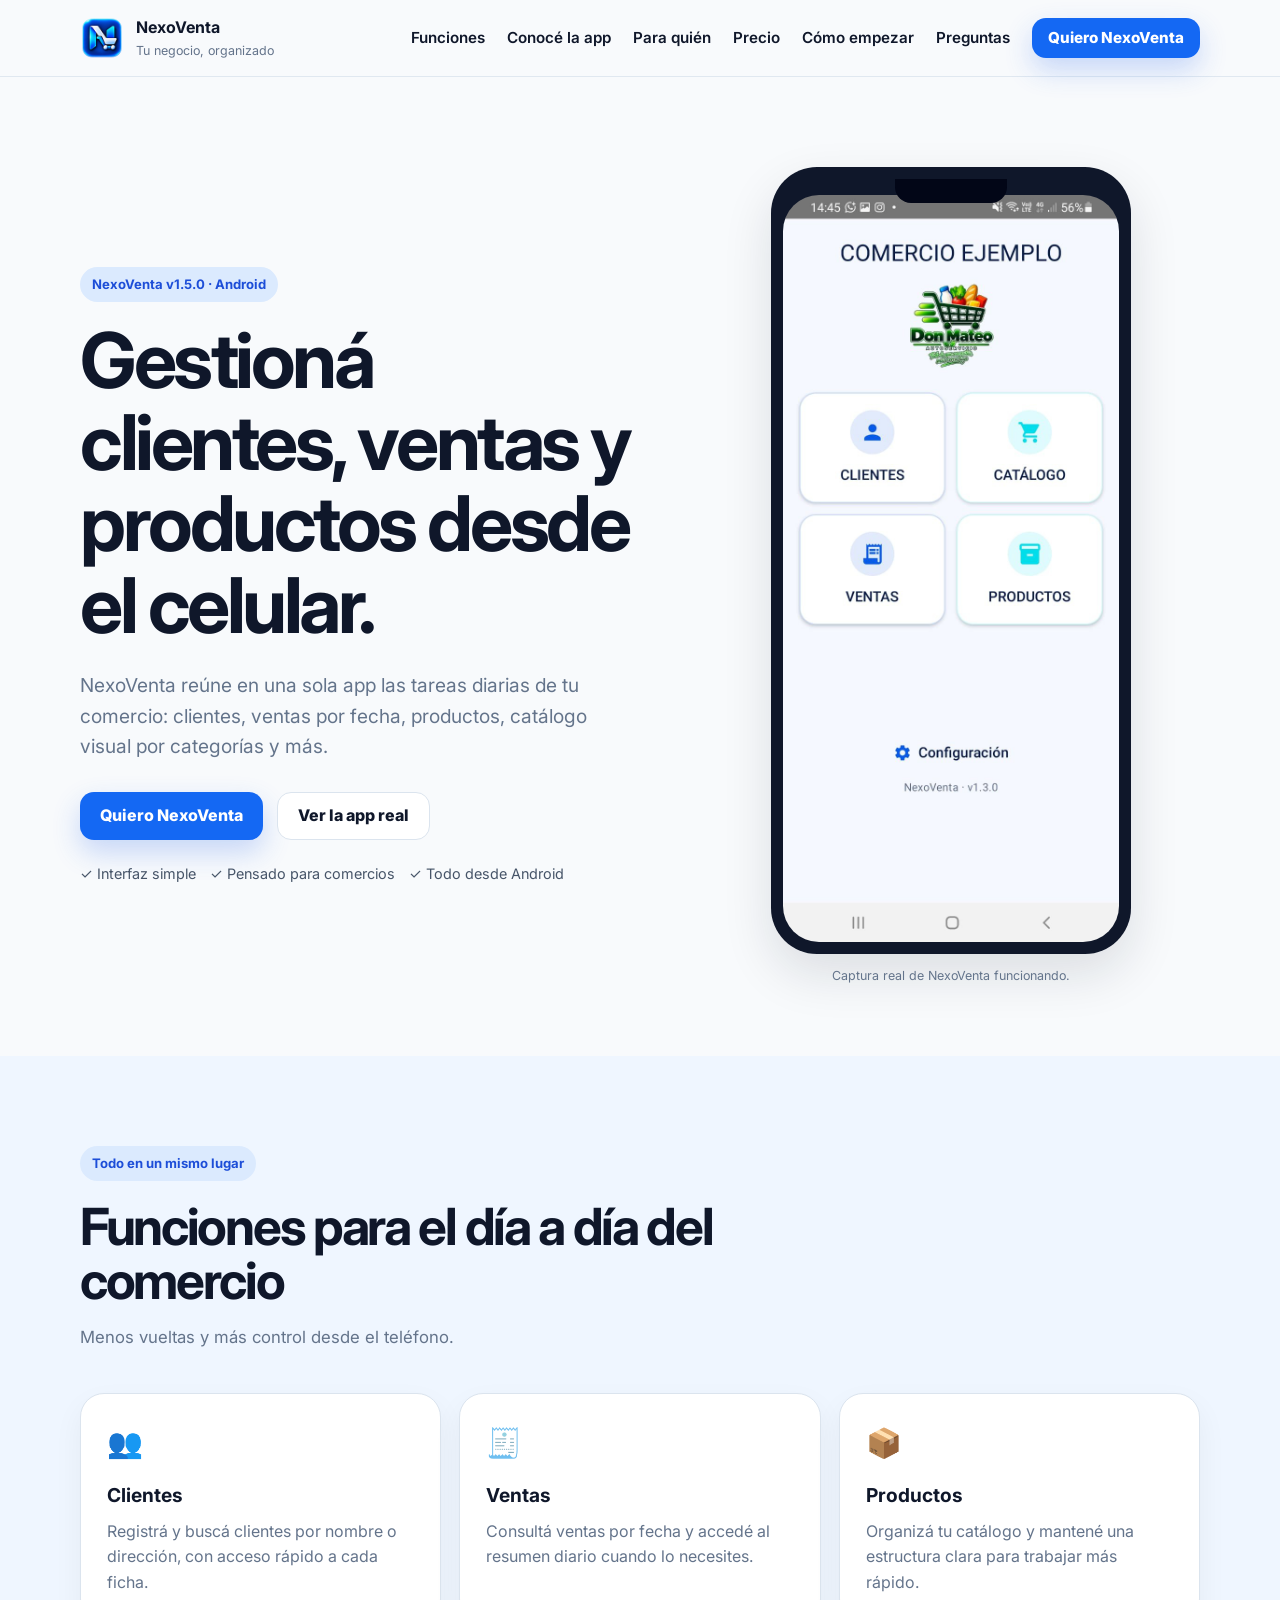
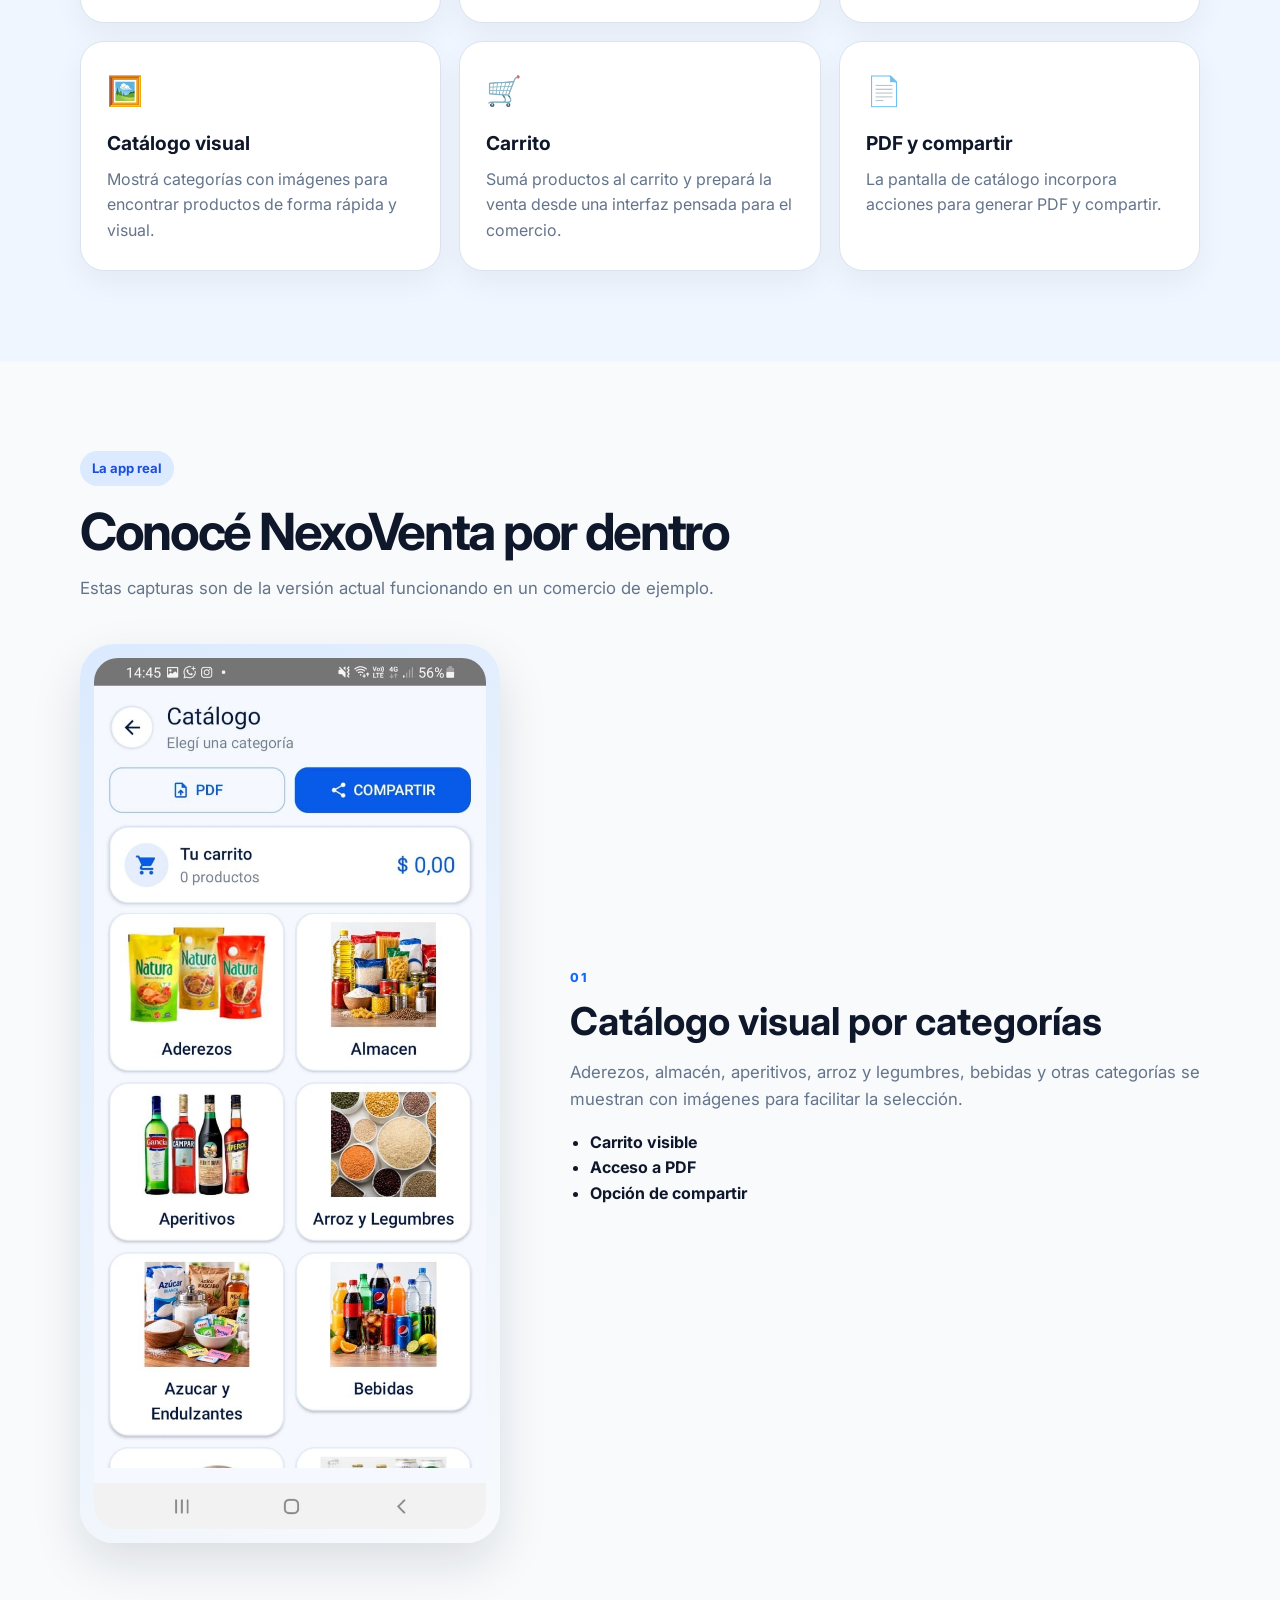
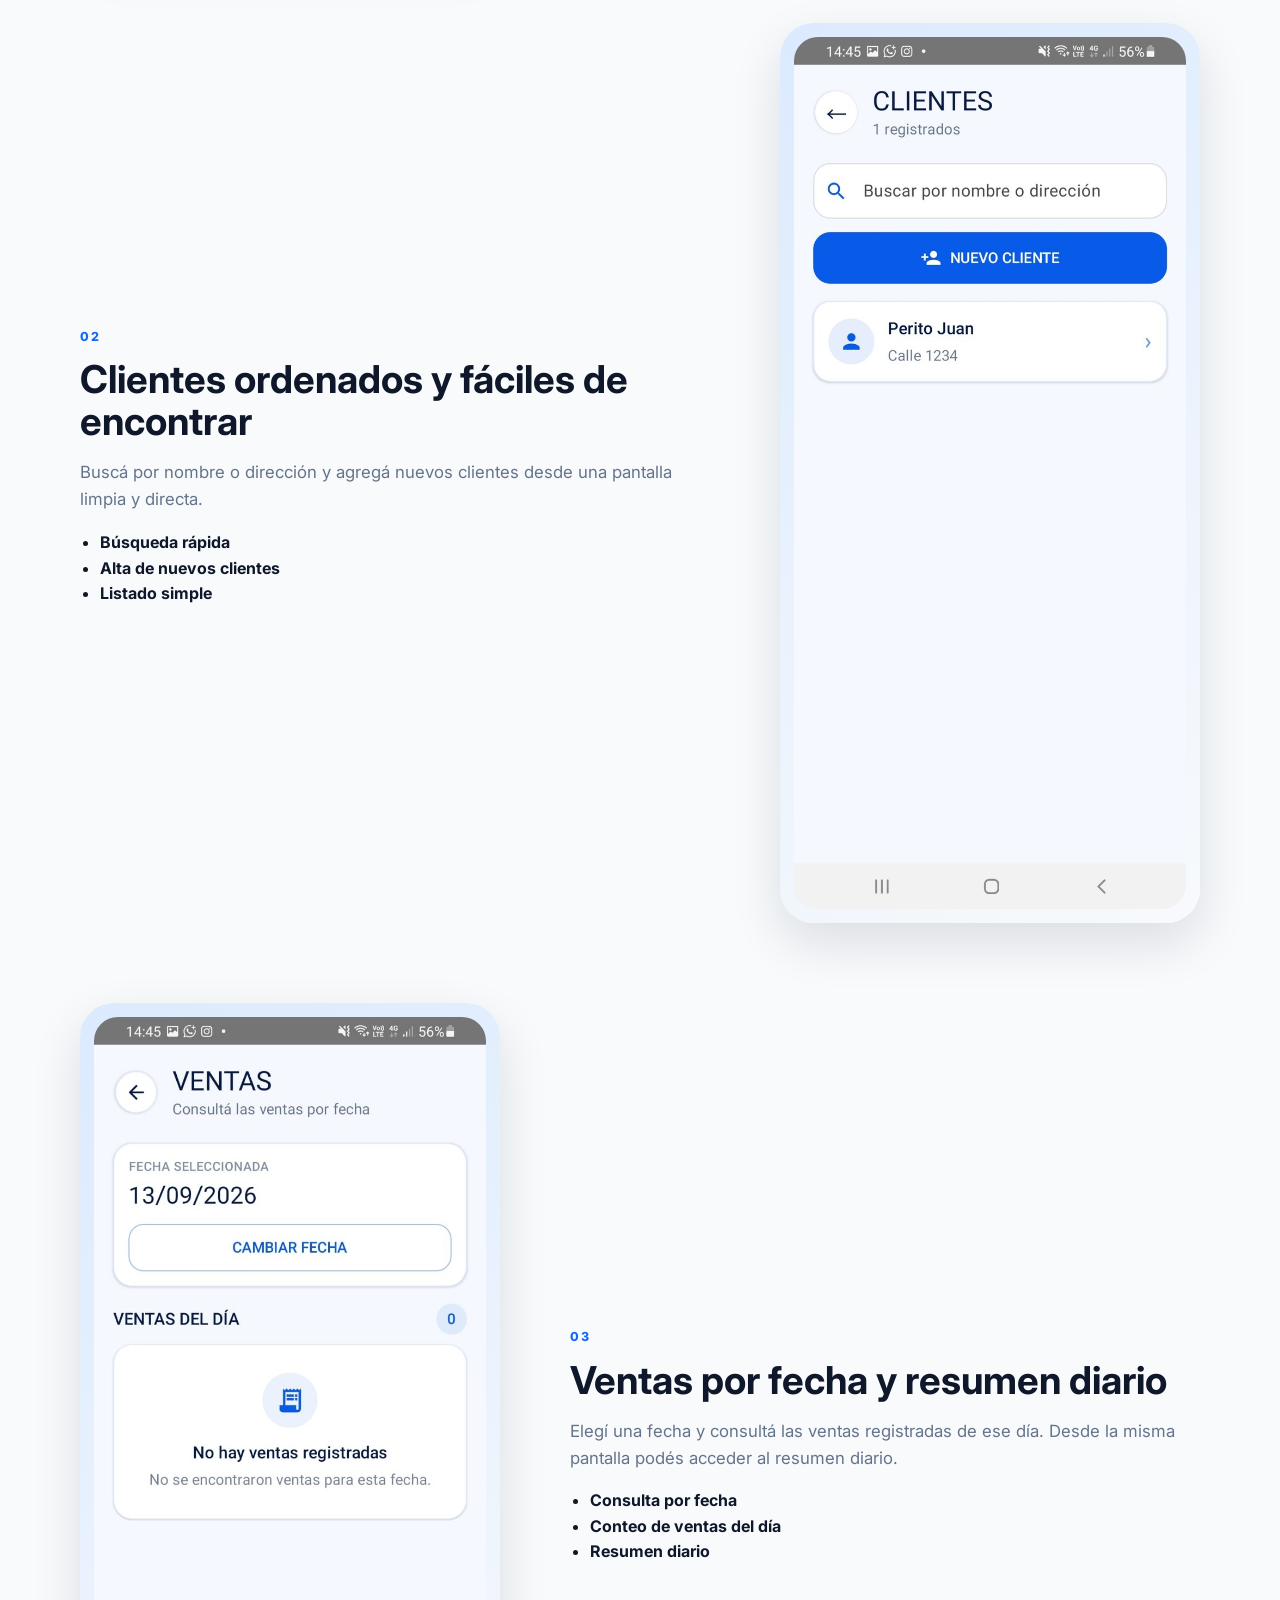
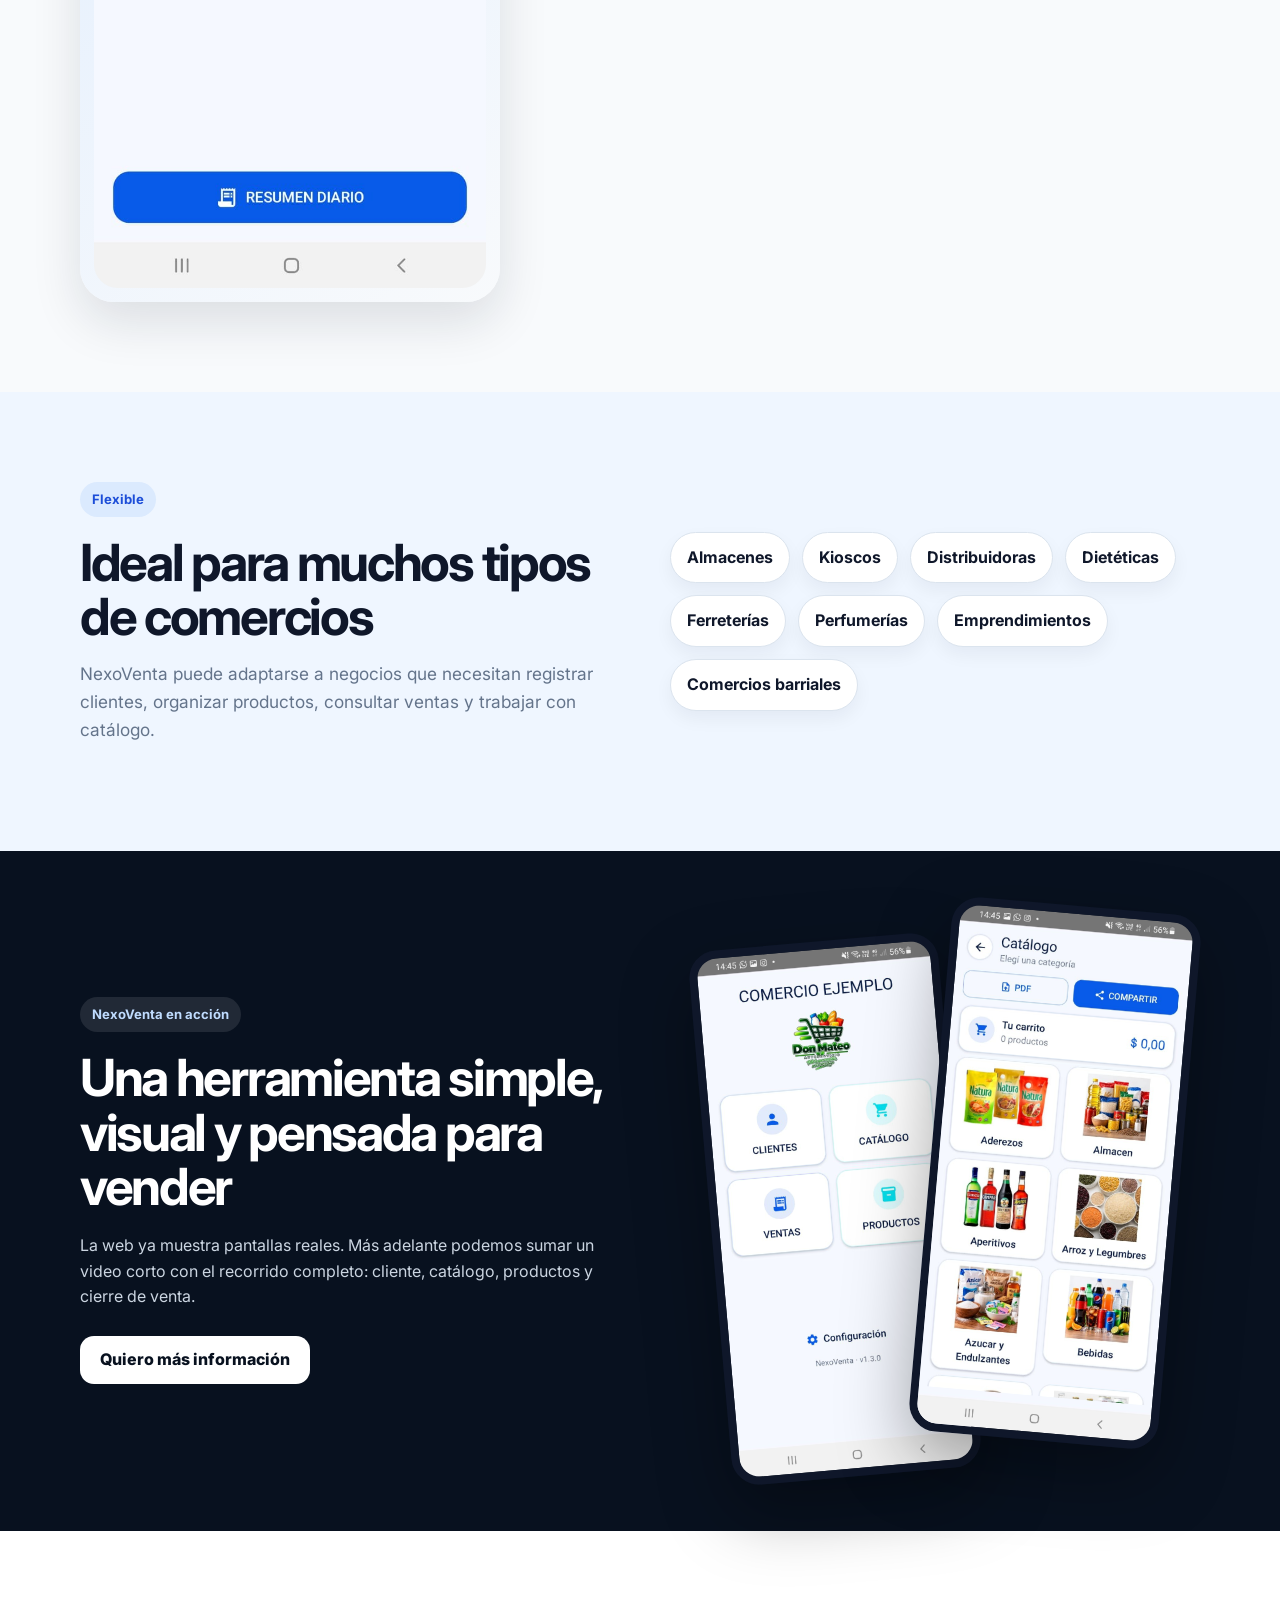
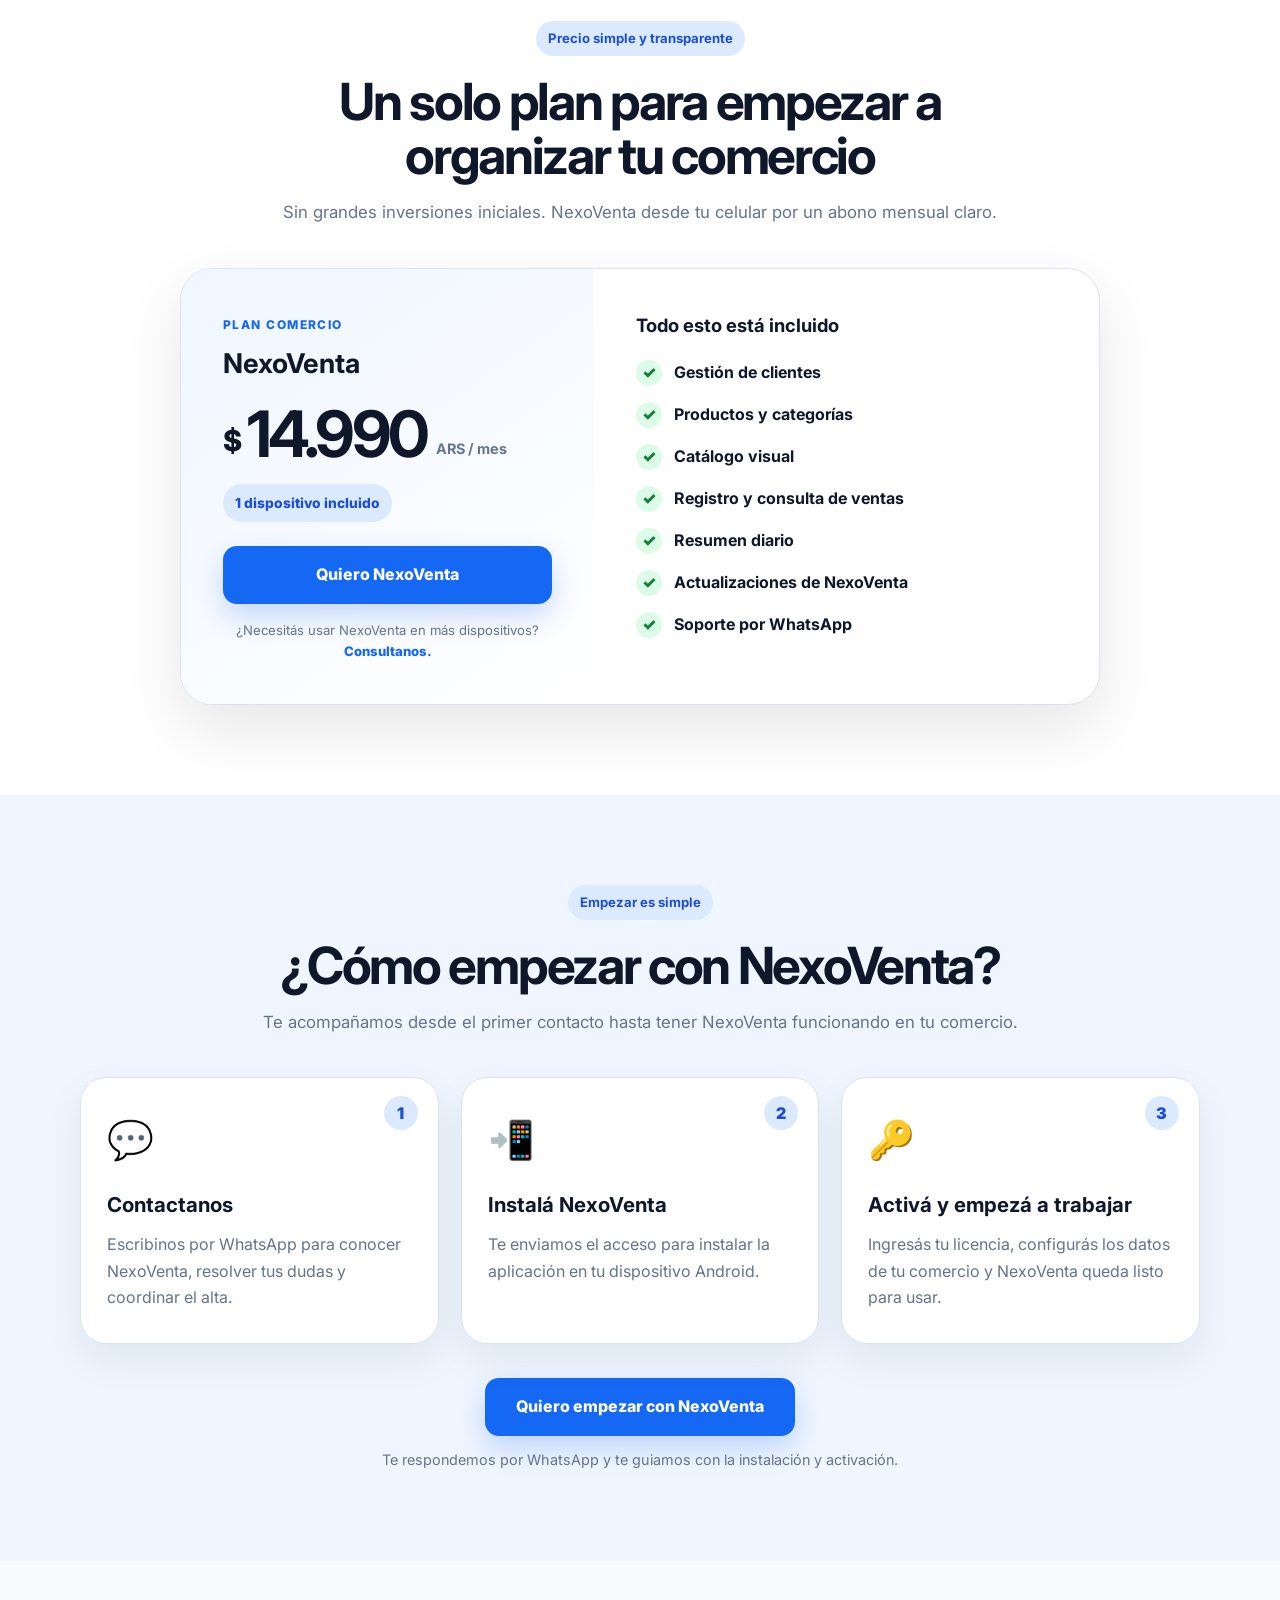
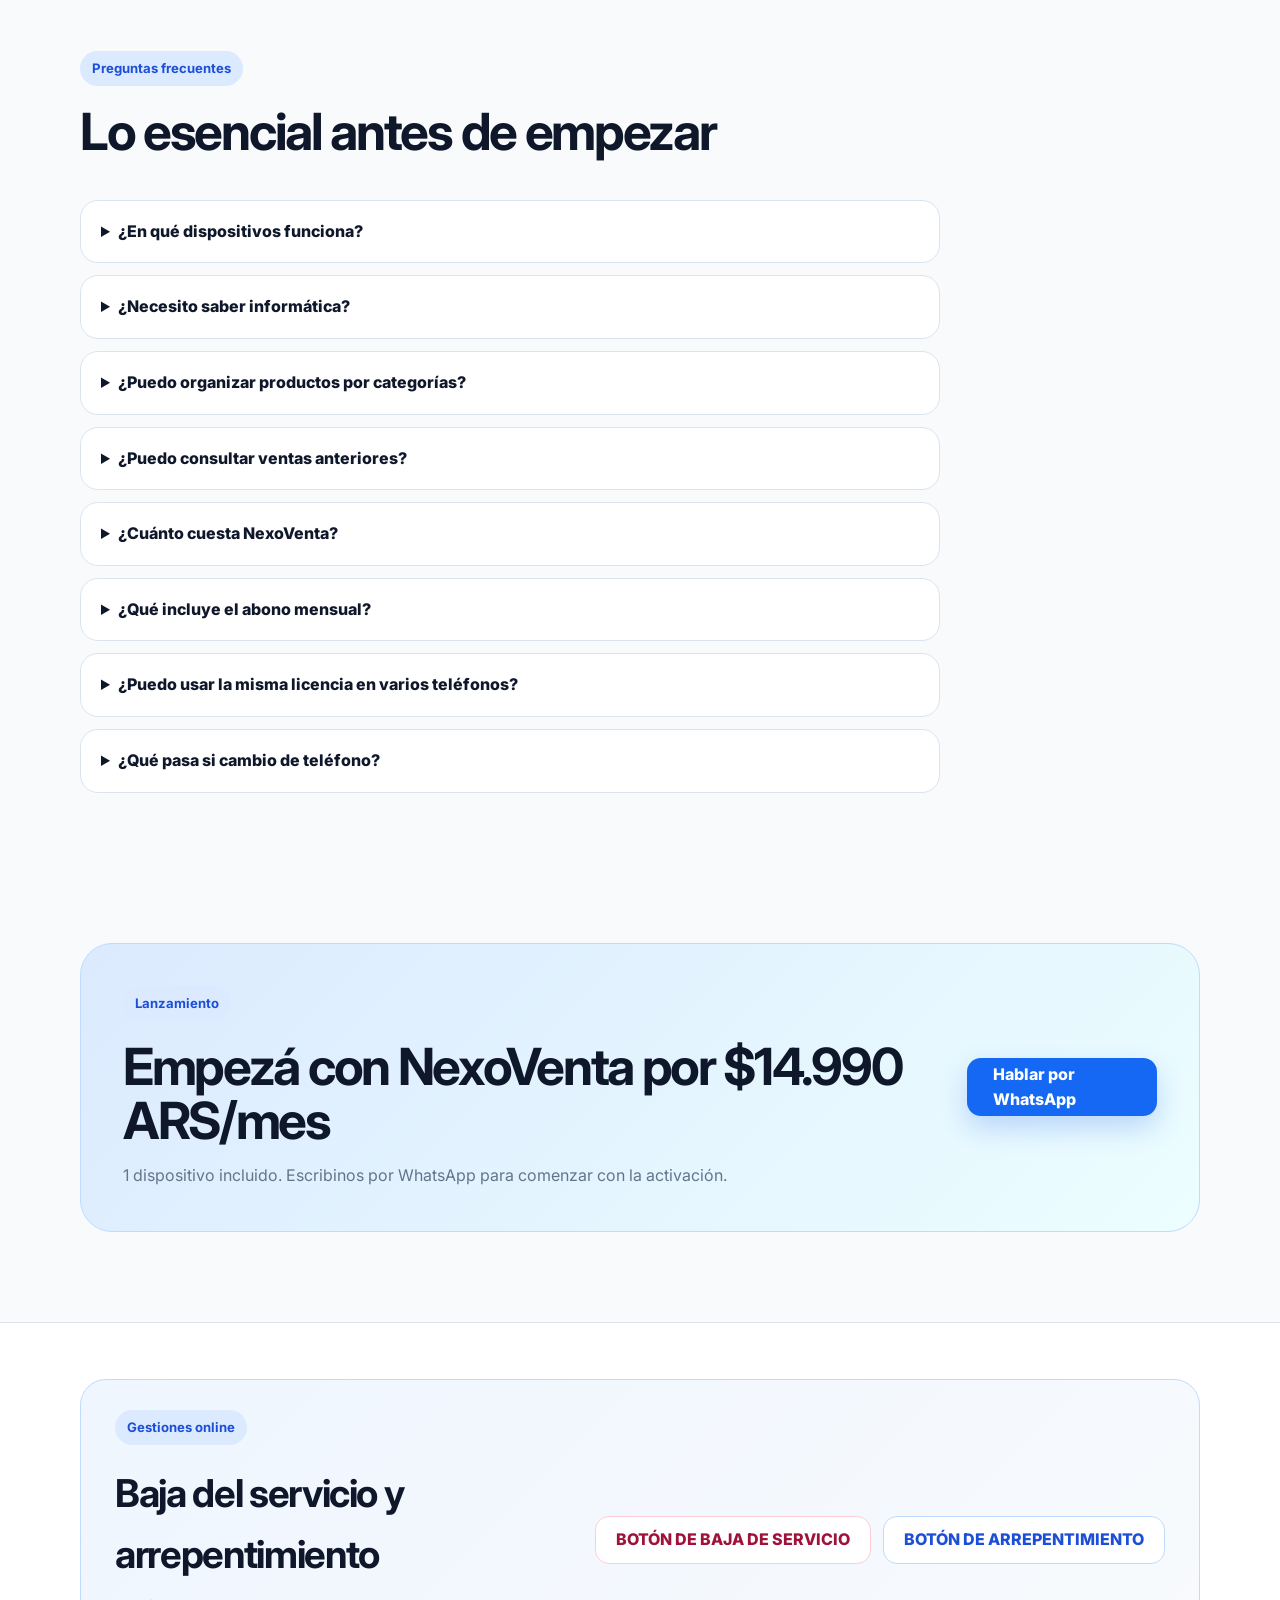
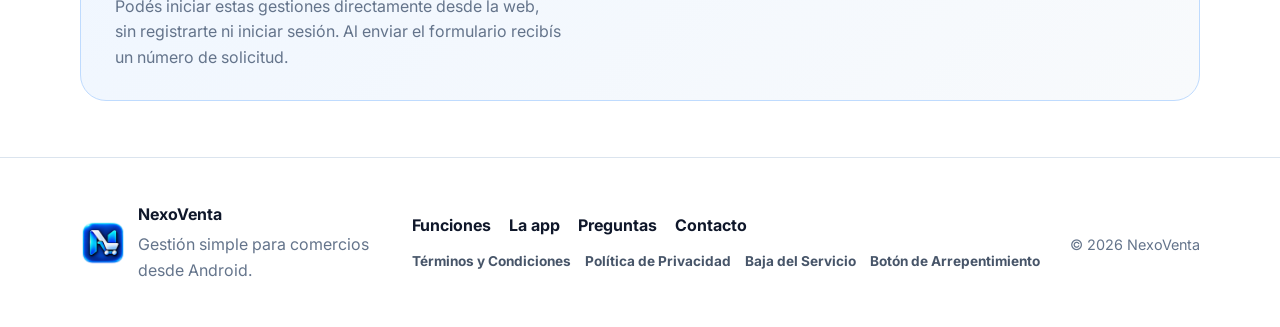
==== index.html @ 7bf036b5 "V1.5 - Comercial" ====
<!doctype html>
<html lang="es">
<head>
  <meta charset="utf-8" />
  <meta name="viewport" content="width=device-width, initial-scale=1" />
  <title>NexoVenta | Gestioná tu comercio desde el celular</title>
  <meta name="description" content="NexoVenta es una app Android para comercios: clientes, ventas, productos, catálogo por categorías y gestión simple desde el celular." />
  <meta name="theme-color" content="#0f172a" />
  <link rel="preconnect" href="https://fonts.googleapis.com">
  <link rel="preconnect" href="https://fonts.gstatic.com" crossorigin>
  <link href="https://fonts.googleapis.com/css2?family=Inter:wght@400;500;600;700;800&display=swap" rel="stylesheet">
  <link rel="stylesheet" href="styles.css" />
  <link rel="icon" href="/favicon.ico" sizes="any">
  <link rel="icon" type="image/png" sizes="192x192" href="/assets/icon-192.png">
  <link rel="apple-touch-icon" sizes="180x180" href="/assets/apple-touch-icon.png">
  <link rel="manifest" href="/site.webmanifest">
</head>
<body>
  <header class="site-header">
    <div class="container nav-wrap">
      <a class="brand" href="#inicio" aria-label="NexoVenta">
        <img src="assets/nexoventa-logo.png" alt="Logo de NexoVenta" class="brand-logo">
        <div>
          <strong>NexoVenta</strong>
          <span>Tu negocio, organizado</span>
        </div>
      </a>

      <button class="nav-toggle" aria-label="Abrir menú" aria-expanded="false">☰</button>

      <nav class="main-nav">
        <a href="#funciones">Funciones</a>
        <a href="#capturas">Conocé la app</a>
        <a href="#comercios">Para quién</a>
        <a href="#precio">Precio</a>
        <a href="#como-empezar">Cómo empezar</a>
        <a href="#faq">Preguntas</a>
        <a class="btn btn-sm btn-primary" href="https://wa.me/5493329608566?text=Hola%20%F0%9F%91%8B%20Vi%20NexoVenta%20en%20la%20web%20y%20quiero%20informaci%C3%B3n%20para%20empezar%20a%20usarlo." target="_blank" rel="noopener">Quiero NexoVenta</a>
      </nav>
    </div>
  </header>

  <main>
    <section class="hero" id="inicio">
      <div class="container hero-grid">
        <div class="hero-copy">
          <span class="eyebrow">NexoVenta v1.5.0 · Android</span>
          <h1>Gestioná clientes, ventas y productos desde el celular.</h1>
          <p class="lead">
            NexoVenta reúne en una sola app las tareas diarias de tu comercio:
            clientes, ventas por fecha, productos, catálogo visual por categorías y más.
          </p>

          <div class="hero-actions">
            <a class="btn btn-primary" href="https://wa.me/5493329608566?text=Hola%20%F0%9F%91%8B%20Vi%20NexoVenta%20en%20la%20web%20y%20quiero%20informaci%C3%B3n%20para%20empezar%20a%20usarlo." target="_blank" rel="noopener">Quiero NexoVenta</a>
            <a class="btn btn-secondary" href="#capturas">Ver la app real</a>
          </div>

          <div class="trust-row">
            <span>✓ Interfaz simple</span>
            <span>✓ Pensado para comercios</span>
            <span>✓ Todo desde Android</span>
          </div>
        </div>

        <div class="phone-card">
          <div class="phone real-phone">
            <div class="phone-notch"></div>
            <img src="assets/nexoventa-principal.jpg" alt="Pantalla principal real de NexoVenta" class="real-screen">
          </div>
          <p class="mock-note">Captura real de NexoVenta funcionando.</p>
        </div>
      </div>
    </section>

    <section class="section section-soft" id="funciones">
      <div class="container">
        <div class="section-heading">
          <span class="eyebrow">Todo en un mismo lugar</span>
          <h2>Funciones para el día a día del comercio</h2>
          <p>Menos vueltas y más control desde el teléfono.</p>
        </div>

        <div class="feature-grid">
          <article class="feature-card">
            <div class="icon">👥</div>
            <h3>Clientes</h3>
            <p>Registrá y buscá clientes por nombre o dirección, con acceso rápido a cada ficha.</p>
          </article>

          <article class="feature-card">
            <div class="icon">🧾</div>
            <h3>Ventas</h3>
            <p>Consultá ventas por fecha y accedé al resumen diario cuando lo necesites.</p>
          </article>

          <article class="feature-card">
            <div class="icon">📦</div>
            <h3>Productos</h3>
            <p>Organizá tu catálogo y mantené una estructura clara para trabajar más rápido.</p>
          </article>

          <article class="feature-card">
            <div class="icon">🖼️</div>
            <h3>Catálogo visual</h3>
            <p>Mostrá categorías con imágenes para encontrar productos de forma rápida y visual.</p>
          </article>

          <article class="feature-card">
            <div class="icon">🛒</div>
            <h3>Carrito</h3>
            <p>Sumá productos al carrito y prepará la venta desde una interfaz pensada para el comercio.</p>
          </article>

          <article class="feature-card">
            <div class="icon">📄</div>
            <h3>PDF y compartir</h3>
            <p>La pantalla de catálogo incorpora acciones para generar PDF y compartir.</p>
          </article>
        </div>
      </div>
    </section>

    <section class="section" id="capturas">
      <div class="container">
        <div class="section-heading">
          <span class="eyebrow">La app real</span>
          <h2>Conocé NexoVenta por dentro</h2>
          <p>Estas capturas son de la versión actual funcionando en un comercio de ejemplo.</p>
        </div>

        <div class="showcase">
          <article class="showcase-row">
            <div class="shot-wrap">
              <img src="assets/nexoventa-catalogo.jpg" alt="Catálogo real de NexoVenta">
            </div>
            <div class="showcase-copy">
              <span class="number">01</span>
              <h3>Catálogo visual por categorías</h3>
              <p>
                Aderezos, almacén, aperitivos, arroz y legumbres, bebidas y otras categorías
                se muestran con imágenes para facilitar la selección.
              </p>
              <ul>
                <li>Carrito visible</li>
                <li>Acceso a PDF</li>
                <li>Opción de compartir</li>
              </ul>
            </div>
          </article>

          <article class="showcase-row reverse">
            <div class="shot-wrap">
              <img src="assets/nexoventa-clientes.jpg" alt="Pantalla de clientes de NexoVenta">
            </div>
            <div class="showcase-copy">
              <span class="number">02</span>
              <h3>Clientes ordenados y fáciles de encontrar</h3>
              <p>
                Buscá por nombre o dirección y agregá nuevos clientes desde una pantalla limpia y directa.
              </p>
              <ul>
                <li>Búsqueda rápida</li>
                <li>Alta de nuevos clientes</li>
                <li>Listado simple</li>
              </ul>
            </div>
          </article>

          <article class="showcase-row">
            <div class="shot-wrap">
              <img src="assets/nexoventa-ventas.jpg" alt="Pantalla de ventas por fecha de NexoVenta">
            </div>
            <div class="showcase-copy">
              <span class="number">03</span>
              <h3>Ventas por fecha y resumen diario</h3>
              <p>
                Elegí una fecha y consultá las ventas registradas de ese día. Desde la misma pantalla
                podés acceder al resumen diario.
              </p>
              <ul>
                <li>Consulta por fecha</li>
                <li>Conteo de ventas del día</li>
                <li>Resumen diario</li>
              </ul>
            </div>
          </article>
        </div>
      </div>
    </section>

    <section class="section section-soft" id="comercios">
      <div class="container split">
        <div>
          <span class="eyebrow">Flexible</span>
          <h2>Ideal para muchos tipos de comercios</h2>
          <p class="lead-sm">
            NexoVenta puede adaptarse a negocios que necesitan registrar clientes, organizar productos,
            consultar ventas y trabajar con catálogo.
          </p>
        </div>

        <div class="chips">
          <span>Almacenes</span>
          <span>Kioscos</span>
          <span>Distribuidoras</span>
          <span>Dietéticas</span>
          <span>Ferreterías</span>
          <span>Perfumerías</span>
          <span>Emprendimientos</span>
          <span>Comercios barriales</span>
        </div>
      </div>
    </section>

    <section class="section section-dark" id="demo">
      <div class="container demo-grid">
        <div>
          <span class="eyebrow eyebrow-light">NexoVenta en acción</span>
          <h2>Una herramienta simple, visual y pensada para vender</h2>
          <p>
            La web ya muestra pantallas reales. Más adelante podemos sumar un video corto
            con el recorrido completo: cliente, catálogo, productos y cierre de venta.
          </p>
          <a class="btn btn-light" href="https://wa.me/5493329608566?text=Hola%20%F0%9F%91%8B%20Vi%20NexoVenta%20en%20la%20web%20y%20quiero%20informaci%C3%B3n%20para%20empezar%20a%20usarlo." target="_blank" rel="noopener">Quiero más información</a>
        </div>

        <div class="demo-stack">
          <img src="assets/nexoventa-principal.jpg" alt="NexoVenta pantalla principal">
          <img src="assets/nexoventa-catalogo.jpg" alt="NexoVenta catálogo">
        </div>
      </div>
    </section>


    <section class="section pricing-section" id="precio">
      <div class="container">
        <div class="section-heading pricing-heading">
          <span class="eyebrow">Precio simple y transparente</span>
          <h2>Un solo plan para empezar a organizar tu comercio</h2>
          <p>Sin grandes inversiones iniciales. NexoVenta desde tu celular por un abono mensual claro.</p>
        </div>

        <div class="pricing-card">
          <div class="pricing-main">
            <span class="plan-label">PLAN COMERCIO</span>
            <h3>NexoVenta</h3>
            <div class="price">
              <span class="currency">$</span>
              <strong>14.990</strong>
              <span class="period">ARS / mes</span>
            </div>
            <p class="device-note">1 dispositivo incluido</p>

            <a class="btn btn-primary btn-large pricing-button"
               href="https://wa.me/5493329608566?text=Hola%20%F0%9F%91%8B%20Vi%20NexoVenta%20en%20la%20web%20y%20quiero%20informaci%C3%B3n%20para%20empezar%20a%20usarlo."
               target="_blank"
               rel="noopener">
              Quiero NexoVenta
            </a>
            <p class="extra-device">¿Necesitás usar NexoVenta en más dispositivos? <a href="https://wa.me/5493329608566?text=Hola%20%F0%9F%91%8B%20Vi%20NexoVenta%20en%20la%20web%20y%20quiero%20informaci%C3%B3n%20para%20empezar%20a%20usarlo." target="_blank" rel="noopener">Consultanos.</a></p>
          </div>

          <div class="pricing-features">
            <h4>Todo esto está incluido</h4>
            <ul>
              <li><span>✓</span> Gestión de clientes</li>
              <li><span>✓</span> Productos y categorías</li>
              <li><span>✓</span> Catálogo visual</li>
              <li><span>✓</span> Registro y consulta de ventas</li>
              <li><span>✓</span> Resumen diario</li>
              <li><span>✓</span> Actualizaciones de NexoVenta</li>
              <li><span>✓</span> Soporte por WhatsApp</li>
            </ul>
          </div>
        </div>
      </div>
    </section>

    <section class="section section-soft how-start-section" id="como-empezar">
      <div class="container">
        <div class="section-heading how-start-heading">
          <span class="eyebrow">Empezar es simple</span>
          <h2>¿Cómo empezar con NexoVenta?</h2>
          <p>Te acompañamos desde el primer contacto hasta tener NexoVenta funcionando en tu comercio.</p>
        </div>

        <div class="how-start-grid">
          <article class="how-start-card">
            <span class="how-step">1</span>
            <div class="how-icon">💬</div>
            <h3>Contactanos</h3>
            <p>Escribinos por WhatsApp para conocer NexoVenta, resolver tus dudas y coordinar el alta.</p>
          </article>

          <article class="how-start-card">
            <span class="how-step">2</span>
            <div class="how-icon">📲</div>
            <h3>Instalá NexoVenta</h3>
            <p>Te enviamos el acceso para instalar la aplicación en tu dispositivo Android.</p>
          </article>

          <article class="how-start-card">
            <span class="how-step">3</span>
            <div class="how-icon">🔑</div>
            <h3>Activá y empezá a trabajar</h3>
            <p>Ingresás tu licencia, configurás los datos de tu comercio y NexoVenta queda listo para usar.</p>
          </article>
        </div>

        <div class="how-start-action">
          <a class="btn btn-primary btn-large" href="https://wa.me/5493329608566?text=Hola%20%F0%9F%91%8B%20Vi%20NexoVenta%20en%20la%20web%20y%20quiero%20informaci%C3%B3n%20para%20empezar%20a%20usarlo." target="_blank" rel="noopener">Quiero empezar con NexoVenta</a>
          <p>Te respondemos por WhatsApp y te guiamos con la instalación y activación.</p>
        </div>
      </div>
    </section>

    <section class="section" id="faq">
      <div class="container">
        <div class="section-heading">
          <span class="eyebrow">Preguntas frecuentes</span>
          <h2>Lo esencial antes de empezar</h2>
        </div>

        <div class="faq-list">
          <details>
            <summary>¿En qué dispositivos funciona?</summary>
            <p>NexoVenta está pensado para teléfonos Android.</p>
          </details>

          <details>
            <summary>¿Necesito saber informática?</summary>
            <p>No. La app está diseñada para ser simple y directa, con pantallas claras para las tareas habituales.</p>
          </details>

          <details>
            <summary>¿Puedo organizar productos por categorías?</summary>
            <p>Sí. El catálogo trabaja con categorías visuales para facilitar la búsqueda de productos.</p>
          </details>

          <details>
            <summary>¿Puedo consultar ventas anteriores?</summary>
            <p>Sí. Podés elegir una fecha y revisar las ventas registradas para ese día.</p>
          </details>

          <details>
            <summary>¿Cuánto cuesta NexoVenta?</summary>
            <p>El Plan Comercio cuesta $14.990 ARS por mes e incluye el uso de NexoVenta en 1 dispositivo.</p>
          </details>

          <details>
            <summary>¿Qué incluye el abono mensual?</summary>
            <p>Incluye las funciones del Plan Comercio, actualizaciones de NexoVenta y soporte por WhatsApp mientras la licencia esté activa.</p>
          </details>

          <details>
            <summary>¿Puedo usar la misma licencia en varios teléfonos?</summary>
            <p>El plan incluye 1 dispositivo. Si necesitás utilizar NexoVenta en más dispositivos, consultanos para evaluar tu caso.</p>
          </details>

          <details>
            <summary>¿Qué pasa si cambio de teléfono?</summary>
            <p>Contactanos por WhatsApp para gestionar el cambio de dispositivo y la activación correspondiente.</p>
          </details>
        </div>
      </div>
    </section>

    <section class="section cta-section" id="contacto">
      <div class="container cta-box">
        <div>
          <span class="eyebrow">Lanzamiento</span>
          <h2>Empezá con NexoVenta por $14.990 ARS/mes</h2>
          <p>1 dispositivo incluido. Escribinos por WhatsApp para comenzar con la activación.</p>
        </div>

        <a class="btn btn-primary btn-large"
           href="https://wa.me/5493329608566?text=Hola%20%F0%9F%91%8B%20Vi%20NexoVenta%20en%20la%20web%20y%20quiero%20informaci%C3%B3n%20para%20empezar%20a%20usarlo."
           target="_blank"
           rel="noopener">
          Hablar por WhatsApp
        </a>
      </div>
    </section>
    <section class="legal-actions-section" aria-labelledby="gestiones-legales-title">
      <div class="container legal-actions-box">
        <div>
          <span class="eyebrow">Gestiones online</span>
          <h2 id="gestiones-legales-title">Baja del servicio y arrepentimiento</h2>
          <p>Podés iniciar estas gestiones directamente desde la web, sin registrarte ni iniciar sesión. Al enviar el formulario recibís un número de solicitud.</p>
        </div>
        <div class="legal-action-buttons">
          <a class="btn btn-outline-danger" href="baja.html">BOTÓN DE BAJA DE SERVICIO</a>
          <a class="btn btn-outline-blue" href="arrepentimiento.html">BOTÓN DE ARREPENTIMIENTO</a>
        </div>
      </div>
    </section>
  </main>

  <footer class="site-footer">
    <div class="container footer-wrap">
      <div class="footer-brand">
        <img src="assets/nexoventa-logo.png" alt="" class="footer-logo">
        <div>
          <strong>NexoVenta</strong>
          <p>Gestión simple para comercios desde Android.</p>
        </div>
      </div>
      <div>
        <div class="footer-links">
          <a href="#funciones">Funciones</a>
          <a href="#capturas">La app</a>
          <a href="#faq">Preguntas</a>
          <a href="#contacto">Contacto</a>
        </div>
        <div class="footer-legal">
          <a href="terminos.html">Términos y Condiciones</a>
          <a href="privacidad.html">Política de Privacidad</a>
          <a href="baja.html">Baja del Servicio</a>
          <a href="arrepentimiento.html">Botón de Arrepentimiento</a>
        </div>
      </div>
      <p class="copyright">© <span id="year"></span> NexoVenta</p>
    </div>
  </footer>

  <script src="script.js"></script>
</body>
</html>
---- styles.css ----
*{box-sizing:border-box}
:root{
  --bg:#f8fafc;--surface:#fff;--surface-soft:#eef6ff;--text:#0f172a;--muted:#64748b;
  --line:#dbe4ee;--primary:#1468f3;--primary-dark:#0e55ca;--dark:#08111f;
  --shadow:0 20px 50px rgba(15,23,42,.12);--radius:24px
}
html{scroll-behavior:smooth}
body{margin:0;font-family:"Inter",system-ui,-apple-system,BlinkMacSystemFont,"Segoe UI",sans-serif;color:var(--text);background:var(--bg);line-height:1.6}
a{color:inherit;text-decoration:none}.container{width:min(1120px,calc(100% - 40px));margin:0 auto}
.site-header{position:sticky;top:0;z-index:50;background:rgba(248,250,252,.9);backdrop-filter:blur(16px);border-bottom:1px solid rgba(219,228,238,.8)}
.nav-wrap{min-height:76px;display:flex;align-items:center;justify-content:space-between;gap:24px}
.brand{display:flex;align-items:center;gap:12px}.brand-logo{width:44px;height:44px;object-fit:contain;border-radius:12px}
.brand strong,.brand span{display:block}.brand span{color:var(--muted);font-size:.78rem}
.main-nav{display:flex;align-items:center;gap:22px;font-size:.95rem;font-weight:600}.main-nav a:not(.btn):hover{color:var(--primary)}
.nav-toggle{display:none;border:0;background:transparent;font-size:1.6rem;cursor:pointer}
.hero{padding:90px 0 70px;overflow:hidden}.hero-grid{display:grid;grid-template-columns:1.05fr .95fr;gap:70px;align-items:center}
.eyebrow{display:inline-flex;align-items:center;padding:7px 12px;border-radius:999px;background:#dbeafe;color:#1d4ed8;font-weight:700;font-size:.82rem;margin-bottom:18px}
.hero h1,.section h2{margin:0;letter-spacing:-.045em;line-height:1.06}.hero h1{font-size:clamp(2.8rem,6vw,5.6rem);max-width:850px}
.lead{font-size:1.2rem;color:var(--muted);max-width:680px;margin:24px 0 30px}.lead-sm{color:var(--muted);font-size:1.08rem}
.hero-actions,.trust-row{display:flex;flex-wrap:wrap;align-items:center;gap:14px}.trust-row{margin-top:22px;color:#475569;font-size:.9rem}
.btn{display:inline-flex;align-items:center;justify-content:center;min-height:48px;padding:0 20px;border-radius:14px;font-weight:800;transition:transform .2s ease,box-shadow .2s ease,background .2s ease}
.btn:hover{transform:translateY(-2px)}.btn-primary{background:var(--primary);color:#fff;box-shadow:0 12px 28px rgba(37,99,235,.24)}
.btn-primary:hover{background:var(--primary-dark)}.btn-secondary{background:#fff;border:1px solid var(--line)}.btn-light{background:#fff;color:var(--dark)}
.btn-sm{min-height:40px;padding:0 16px}.btn-large{min-height:58px;padding:0 26px}
.phone-card{display:flex;flex-direction:column;align-items:center}.phone{width:min(360px,88vw);padding:12px;border-radius:46px;background:#0f172a;box-shadow:var(--shadow)}
.phone-notch{width:112px;height:24px;border-radius:0 0 16px 16px;background:#020617;margin:0 auto -8px;position:relative;z-index:2}
.real-phone{overflow:hidden}.real-screen{display:block;width:100%;border-radius:36px;background:#fff}
.mock-note{color:var(--muted);font-size:.78rem;text-align:center;max-width:360px;margin:12px auto 0}
.section{padding:90px 0}.section-soft{background:#eff6ff}.section-dark{background:var(--dark);color:#fff}
.section-heading{max-width:760px;margin-bottom:42px}.section h2{font-size:clamp(2rem,4vw,3.7rem)}.section-heading p{color:var(--muted);font-size:1.05rem}
.feature-grid{display:grid;grid-template-columns:repeat(3,1fr);gap:18px}.feature-card{background:var(--surface);border:1px solid var(--line);border-radius:var(--radius);padding:26px;min-height:230px;box-shadow:0 12px 30px rgba(15,23,42,.05)}
.feature-card .icon{font-size:1.8rem}.feature-card h3{margin:14px 0 8px;font-size:1.2rem}.feature-card p{margin:0;color:var(--muted)}
.showcase{display:grid;gap:80px}.showcase-row{display:grid;grid-template-columns:minmax(280px,420px) 1fr;gap:70px;align-items:center}.showcase-row.reverse{grid-template-columns:1fr minmax(280px,420px)}
.showcase-row.reverse .shot-wrap{order:2}.showcase-row.reverse .showcase-copy{order:1}.shot-wrap{background:linear-gradient(145deg,#dbeafe,#f8fafc);padding:14px;border-radius:34px;box-shadow:var(--shadow)}
.shot-wrap img{display:block;width:100%;border-radius:24px}.showcase-copy .number{font-size:.78rem;font-weight:800;letter-spacing:.15em;color:var(--primary)}
.showcase-copy h3{font-size:clamp(1.7rem,3vw,2.7rem);line-height:1.1;margin:10px 0 14px}.showcase-copy p{color:var(--muted);font-size:1.05rem}.showcase-copy ul{padding-left:20px;font-weight:700}
.split{display:grid;grid-template-columns:1fr 1fr;gap:60px;align-items:center}.chips{display:flex;flex-wrap:wrap;gap:12px}.chips span{padding:12px 16px;background:#fff;border:1px solid var(--line);border-radius:999px;font-weight:700;box-shadow:0 8px 18px rgba(15,23,42,.05)}
.demo-grid{display:grid;grid-template-columns:1fr 1fr;gap:60px;align-items:center}.eyebrow-light{background:rgba(255,255,255,.1);color:#bfdbfe}.demo-grid p{color:#cbd5e1;max-width:620px;margin:20px 0 26px}
.demo-stack{position:relative;min-height:500px}.demo-stack img{position:absolute;width:250px;border-radius:28px;border:8px solid #0f172a;box-shadow:0 28px 70px rgba(0,0,0,.35)}
.demo-stack img:first-child{left:40px;top:0;transform:rotate(-5deg)}.demo-stack img:last-child{right:20px;bottom:0;transform:rotate(5deg)}
.faq-list{display:grid;gap:12px;max-width:860px}details{background:#fff;border:1px solid var(--line);border-radius:18px;padding:18px 20px}summary{cursor:pointer;font-weight:800}details p{color:var(--muted);margin-bottom:0}
.cta-section{padding-top:60px}.cta-box{background:linear-gradient(135deg,#dbeafe,#ecfeff);border:1px solid #bfdbfe;border-radius:32px;padding:42px;display:flex;align-items:center;justify-content:space-between;gap:30px}.cta-box p{margin-bottom:0;color:var(--muted)}
.site-footer{padding:44px 0;border-top:1px solid var(--line);background:#fff}.footer-wrap{display:grid;grid-template-columns:1fr auto auto;gap:30px;align-items:center}.footer-brand{display:flex;align-items:center;gap:12px}.footer-logo{width:46px;height:46px;object-fit:contain;border-radius:12px}
.site-footer p{margin:4px 0 0;color:var(--muted)}.footer-links{display:flex;gap:18px;font-weight:700}.copyright{font-size:.9rem}
@media (max-width:900px){
  .nav-toggle{display:block}.main-nav{display:none;position:absolute;top:76px;left:20px;right:20px;flex-direction:column;align-items:stretch;background:#fff;border:1px solid var(--line);border-radius:18px;padding:16px;box-shadow:var(--shadow)}
  .main-nav.open{display:flex}.hero-grid,.split,.demo-grid,.footer-wrap,.showcase-row,.showcase-row.reverse{grid-template-columns:1fr}.showcase-row.reverse .shot-wrap,.showcase-row.reverse .showcase-copy{order:initial}
  .hero{padding-top:60px}.feature-grid{grid-template-columns:1fr 1fr}.cta-box{flex-direction:column;align-items:flex-start}.footer-links{flex-wrap:wrap}.demo-stack{min-height:620px}
}
@media (max-width:620px){
  .container{width:min(100% - 28px,1120px)}.hero h1{font-size:2.65rem}.feature-grid{grid-template-columns:1fr}.section,.hero{padding-top:64px;padding-bottom:64px}.cta-box{padding:28px 22px}
  .btn{width:100%}.hero-actions{align-items:stretch}.trust-row{align-items:flex-start;flex-direction:column}.phone{margin-top:20px}.showcase{gap:56px}
  .demo-stack{min-height:520px}.demo-stack img{width:210px}.demo-stack img:first-child{left:0}.demo-stack img:last-child{right:0}
}

/* Pricing — Web v1.2 */
.pricing-section{background:#fff}
.pricing-heading{text-align:center;margin-left:auto;margin-right:auto}
.pricing-card{max-width:920px;margin:0 auto;display:grid;grid-template-columns:.9fr 1.1fr;background:#fff;border:1px solid var(--line);border-radius:32px;overflow:hidden;box-shadow:0 24px 60px rgba(15,23,42,.10)}
.pricing-main{padding:42px;background:linear-gradient(145deg,#eff6ff,#fff)}
.plan-label{display:inline-block;font-size:.75rem;font-weight:800;letter-spacing:.12em;color:var(--primary);margin-bottom:8px}
.pricing-main h3{font-size:1.7rem;margin:0 0 16px}
.price{display:flex;align-items:flex-end;gap:5px;line-height:1}
.price .currency{font-size:1.8rem;font-weight:800;margin-bottom:10px}
.price strong{font-size:4rem;letter-spacing:-.06em}
.price .period{font-size:.9rem;color:var(--muted);font-weight:700;margin:0 0 9px 5px}
.device-note{display:inline-block;margin:18px 0 24px;padding:8px 12px;border-radius:999px;background:#dbeafe;color:#1d4ed8;font-weight:800;font-size:.86rem}
.pricing-button{width:100%}
.extra-device{font-size:.82rem;color:var(--muted);text-align:center;margin:16px 0 0}
.extra-device a{color:var(--primary);font-weight:800}
.pricing-features{padding:42px}
.pricing-features h4{font-size:1.15rem;margin:0 0 20px}
.pricing-features ul{list-style:none;padding:0;margin:0;display:grid;gap:16px}
.pricing-features li{display:flex;align-items:center;gap:12px;font-weight:700}
.pricing-features li span{width:26px;height:26px;display:grid;place-items:center;border-radius:999px;background:#dcfce7;color:#15803d;font-weight:900}
@media(max-width:760px){
  .pricing-card{grid-template-columns:1fr}
  .pricing-main,.pricing-features{padding:30px 24px}
  .price strong{font-size:3.4rem}
  .price{flex-wrap:wrap}
}

/* Gestiones legales — Web v1.4 */
.legal-actions-section{padding:56px 0;background:#fff;border-top:1px solid var(--line)}
.legal-actions-box{display:grid;grid-template-columns:1fr auto;gap:32px;align-items:center;padding:30px 34px;border:1px solid #bfdbfe;border-radius:26px;background:linear-gradient(135deg,#eff6ff,#f8fafc)}
.legal-actions-box h2{font-size:clamp(1.6rem,3vw,2.4rem);margin:0 0 8px;letter-spacing:-.035em}
.legal-actions-box p{margin:0;color:var(--muted);max-width:680px}
.legal-action-buttons{display:flex;flex-wrap:wrap;gap:12px}
.btn-outline-danger{background:#fff;color:#9f1239;border:1px solid #fecdd3;box-shadow:none}
.btn-outline-danger:hover{background:#fff1f2}
.btn-outline-blue{background:#fff;color:#1d4ed8;border:1px solid #bfdbfe;box-shadow:none}
.btn-outline-blue:hover{background:#eff6ff}
.footer-legal{display:flex;flex-wrap:wrap;gap:14px;margin-top:12px;font-size:.85rem;font-weight:700}
.footer-legal a{color:#475569}.footer-legal a:hover{color:var(--primary)}

.legal-page{min-height:100vh;background:linear-gradient(180deg,#f8fafc 0,#eff6ff 100%)}
.legal-header{padding:22px 0;border-bottom:1px solid var(--line);background:rgba(255,255,255,.92);backdrop-filter:blur(14px)}
.legal-header .container{display:flex;align-items:center;justify-content:space-between;gap:20px}
.legal-back{font-weight:800;color:var(--primary)}
.legal-main{padding:58px 0 80px}
.legal-shell{max-width:820px;margin:0 auto}
.legal-title{margin-bottom:26px}.legal-title h1{font-size:clamp(2.15rem,5vw,4rem);line-height:1.05;letter-spacing:-.045em;margin:0 0 14px}.legal-title p{color:var(--muted);font-size:1.08rem;margin:0}
.legal-notice{padding:16px 18px;margin:0 0 22px;border:1px solid #bfdbfe;border-radius:16px;background:#eff6ff;color:#1e3a8a;font-size:.94rem}
.legal-card{background:#fff;border:1px solid var(--line);border-radius:28px;padding:34px;box-shadow:0 18px 50px rgba(15,23,42,.08)}
.form-grid{display:grid;grid-template-columns:1fr 1fr;gap:18px}.form-field{display:flex;flex-direction:column;gap:7px}.form-field.full{grid-column:1/-1}.form-field label{font-size:.9rem;font-weight:800}.form-field .optional{color:var(--muted);font-weight:500}
.form-field input,.form-field textarea{width:100%;border:1px solid #cbd5e1;border-radius:14px;background:#fff;color:var(--text);font:inherit;padding:13px 14px;outline:none;transition:border .2s ease,box-shadow .2s ease}
.form-field input:focus,.form-field textarea:focus{border-color:#60a5fa;box-shadow:0 0 0 4px rgba(59,130,246,.12)}
.form-field textarea{min-height:120px;resize:vertical}.field-help{font-size:.78rem;color:var(--muted);margin:0}
.form-submit{margin-top:24px}.form-submit .btn{width:100%;border:0;cursor:pointer}.form-submit .btn:disabled{opacity:.68;cursor:wait;transform:none}
.form-status{margin-top:22px;padding:17px 18px;border-radius:16px;line-height:1.55}.form-status.success{background:#ecfdf5;border:1px solid #a7f3d0;color:#065f46}.form-status.error{background:#fff1f2;border:1px solid #fecdd3;color:#9f1239}.request-number{display:inline-block;margin:5px 0;padding:4px 8px;border-radius:8px;background:#d1fae5;font-weight:900;letter-spacing:.02em}.form-status small{color:inherit}
.legal-footnote{font-size:.82rem;color:var(--muted);margin:18px 2px 0}
@media(max-width:760px){.legal-actions-box{grid-template-columns:1fr}.legal-action-buttons{width:100%}.legal-action-buttons .btn{flex:1}.form-grid{grid-template-columns:1fr}.form-field.full{grid-column:auto}.legal-card{padding:26px 20px}.legal-header .container{align-items:flex-start;flex-direction:column}.legal-main{padding-top:42px}}

/* Documentos legales — v1.4 */
.legal-document{max-width:900px}.legal-copy{line-height:1.72}.legal-copy h2{font-size:1.25rem;margin:30px 0 8px;letter-spacing:-.02em}.legal-copy p{color:#334155;margin:0 0 14px}.legal-copy a{color:var(--primary);text-decoration:underline;text-underline-offset:3px}.legal-warning{margin-top:32px;padding:18px;border:1px solid #fde68a;border-radius:16px;background:#fffbeb;color:#854d0e}.legal-doc-footer{padding:26px 0;border-top:1px solid var(--line);background:#fff}.legal-doc-footer .container,.legal-inline-links{display:flex;flex-wrap:wrap;gap:16px;font-size:.86rem;font-weight:700}.legal-doc-footer a,.legal-inline-links a{color:#475569}.legal-inline-links{max-width:820px;margin:0 auto 34px}.legal-inline-links a:hover,.legal-doc-footer a:hover{color:var(--primary)}


/* Cómo empezar — Web v1.5 */
.how-start-heading{text-align:center;margin-left:auto;margin-right:auto}
.how-start-grid{display:grid;grid-template-columns:repeat(3,1fr);gap:22px;margin-top:38px}
.how-start-card{position:relative;background:#fff;border:1px solid var(--line);border-radius:26px;padding:32px 26px;box-shadow:0 16px 38px rgba(15,23,42,.07)}
.how-step{position:absolute;top:18px;right:20px;width:34px;height:34px;display:grid;place-items:center;border-radius:999px;background:#dbeafe;color:#1d4ed8;font-weight:900}
.how-icon{font-size:2.35rem;margin-bottom:18px}
.how-start-card h3{font-size:1.28rem;margin:0 0 10px}
.how-start-card p{margin:0;color:var(--muted);line-height:1.65}
.how-start-action{text-align:center;margin-top:34px}
.how-start-action .btn{min-width:310px}
.how-start-action p{color:var(--muted);font-size:.9rem;margin:12px 0 0}
@media(max-width:760px){.how-start-grid{grid-template-columns:1fr}.how-start-action .btn{min-width:0;width:100%}}
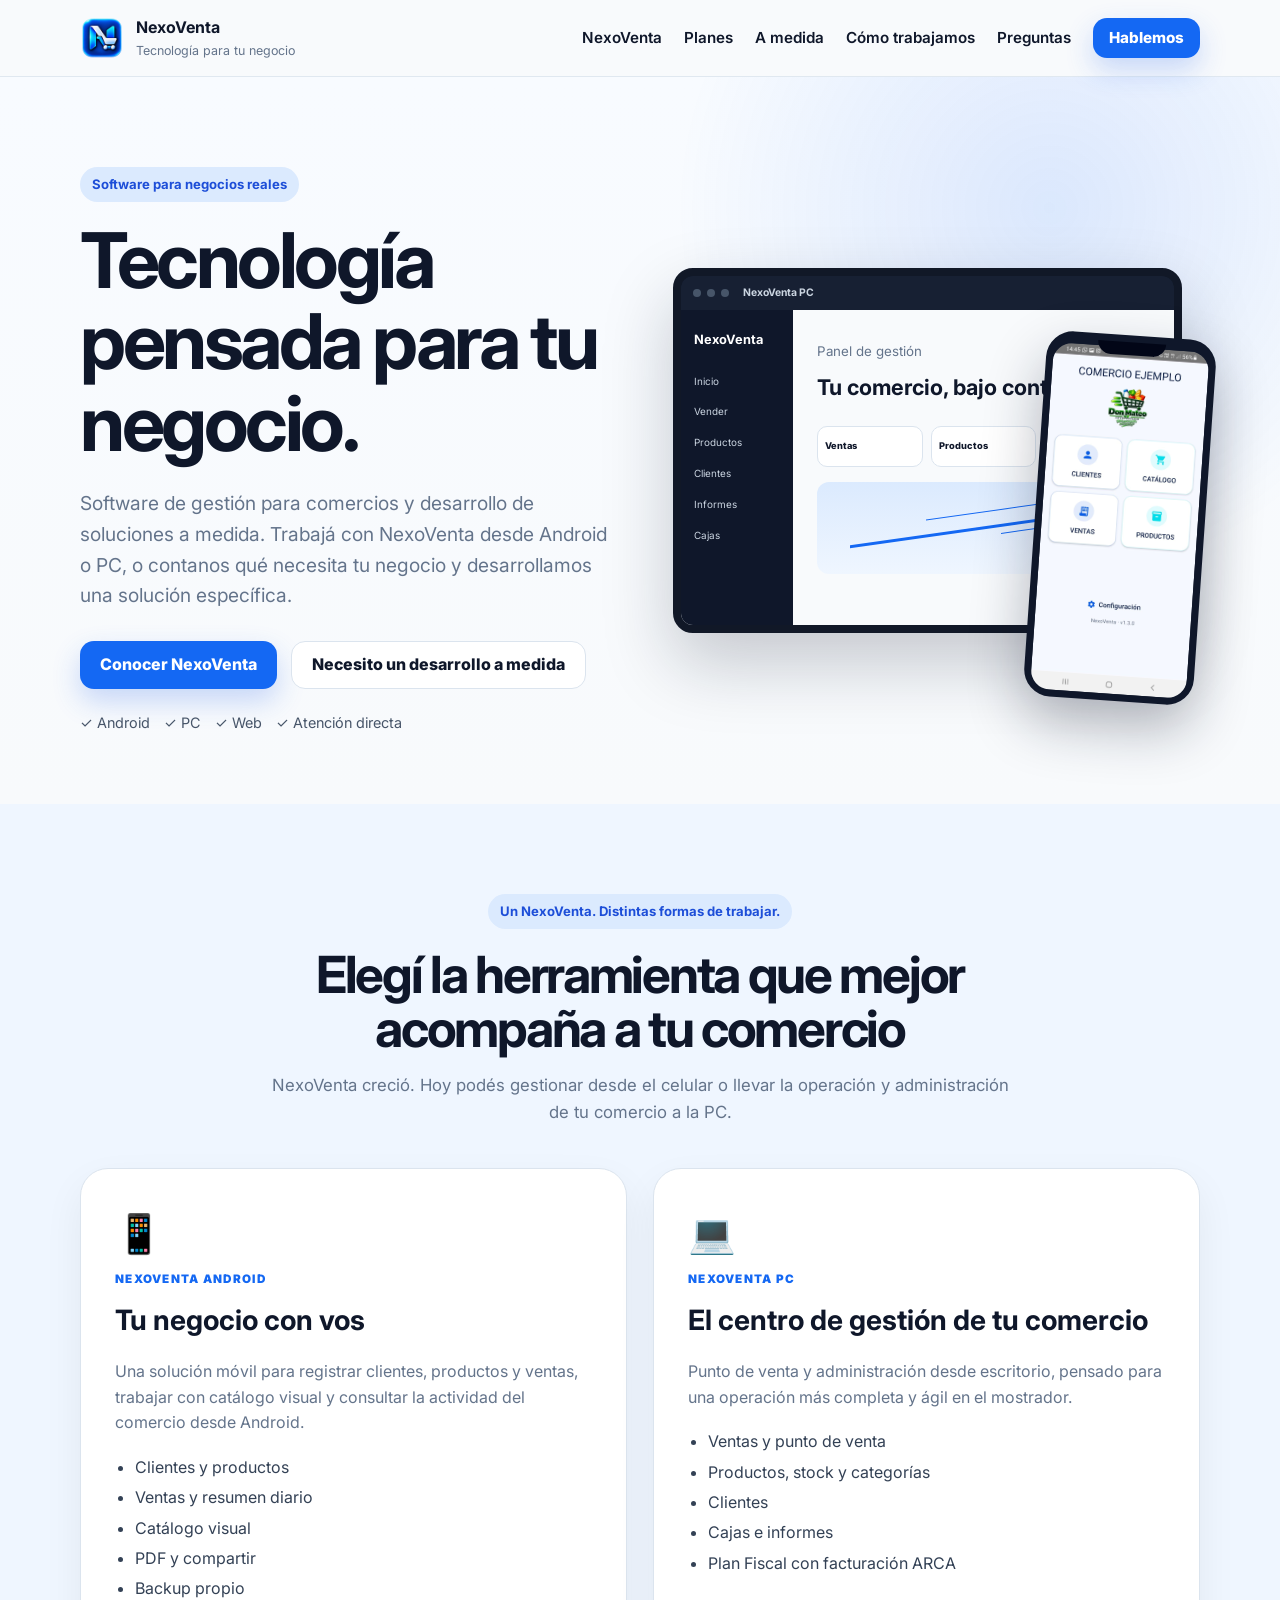
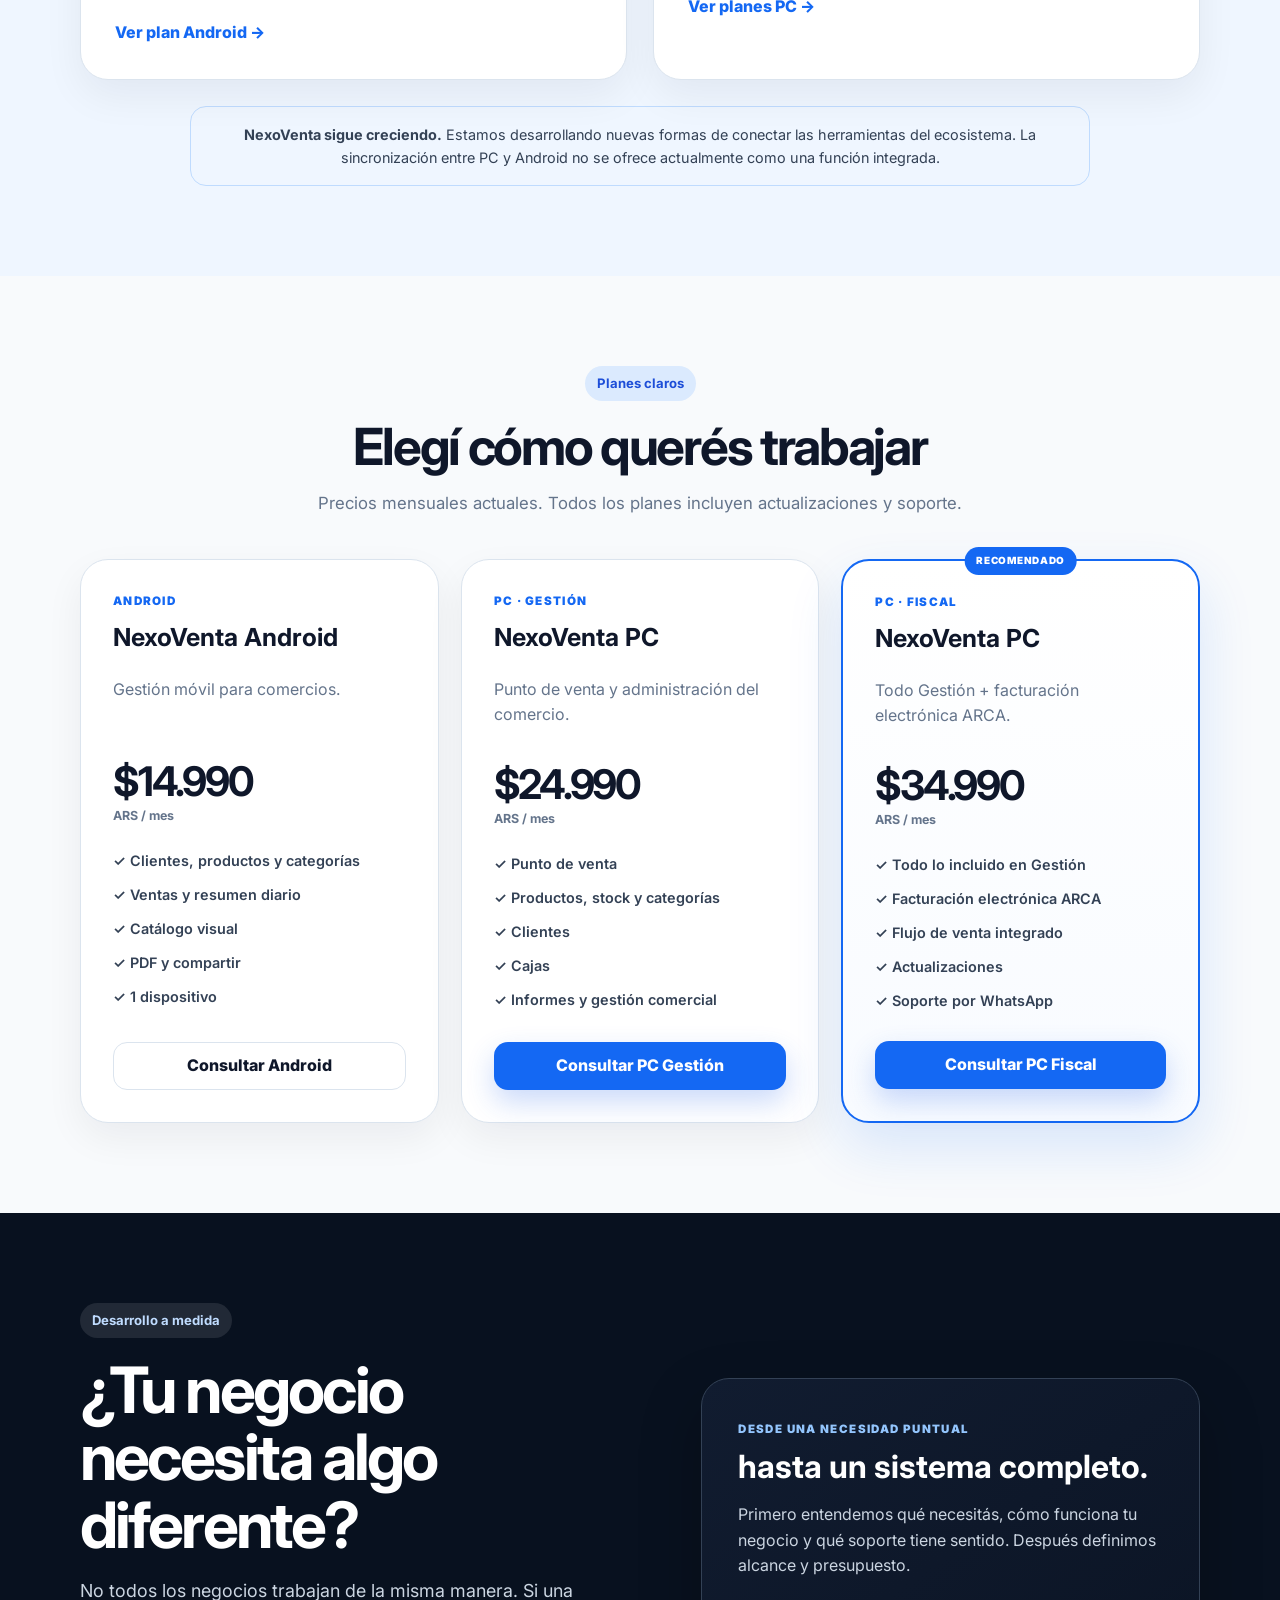
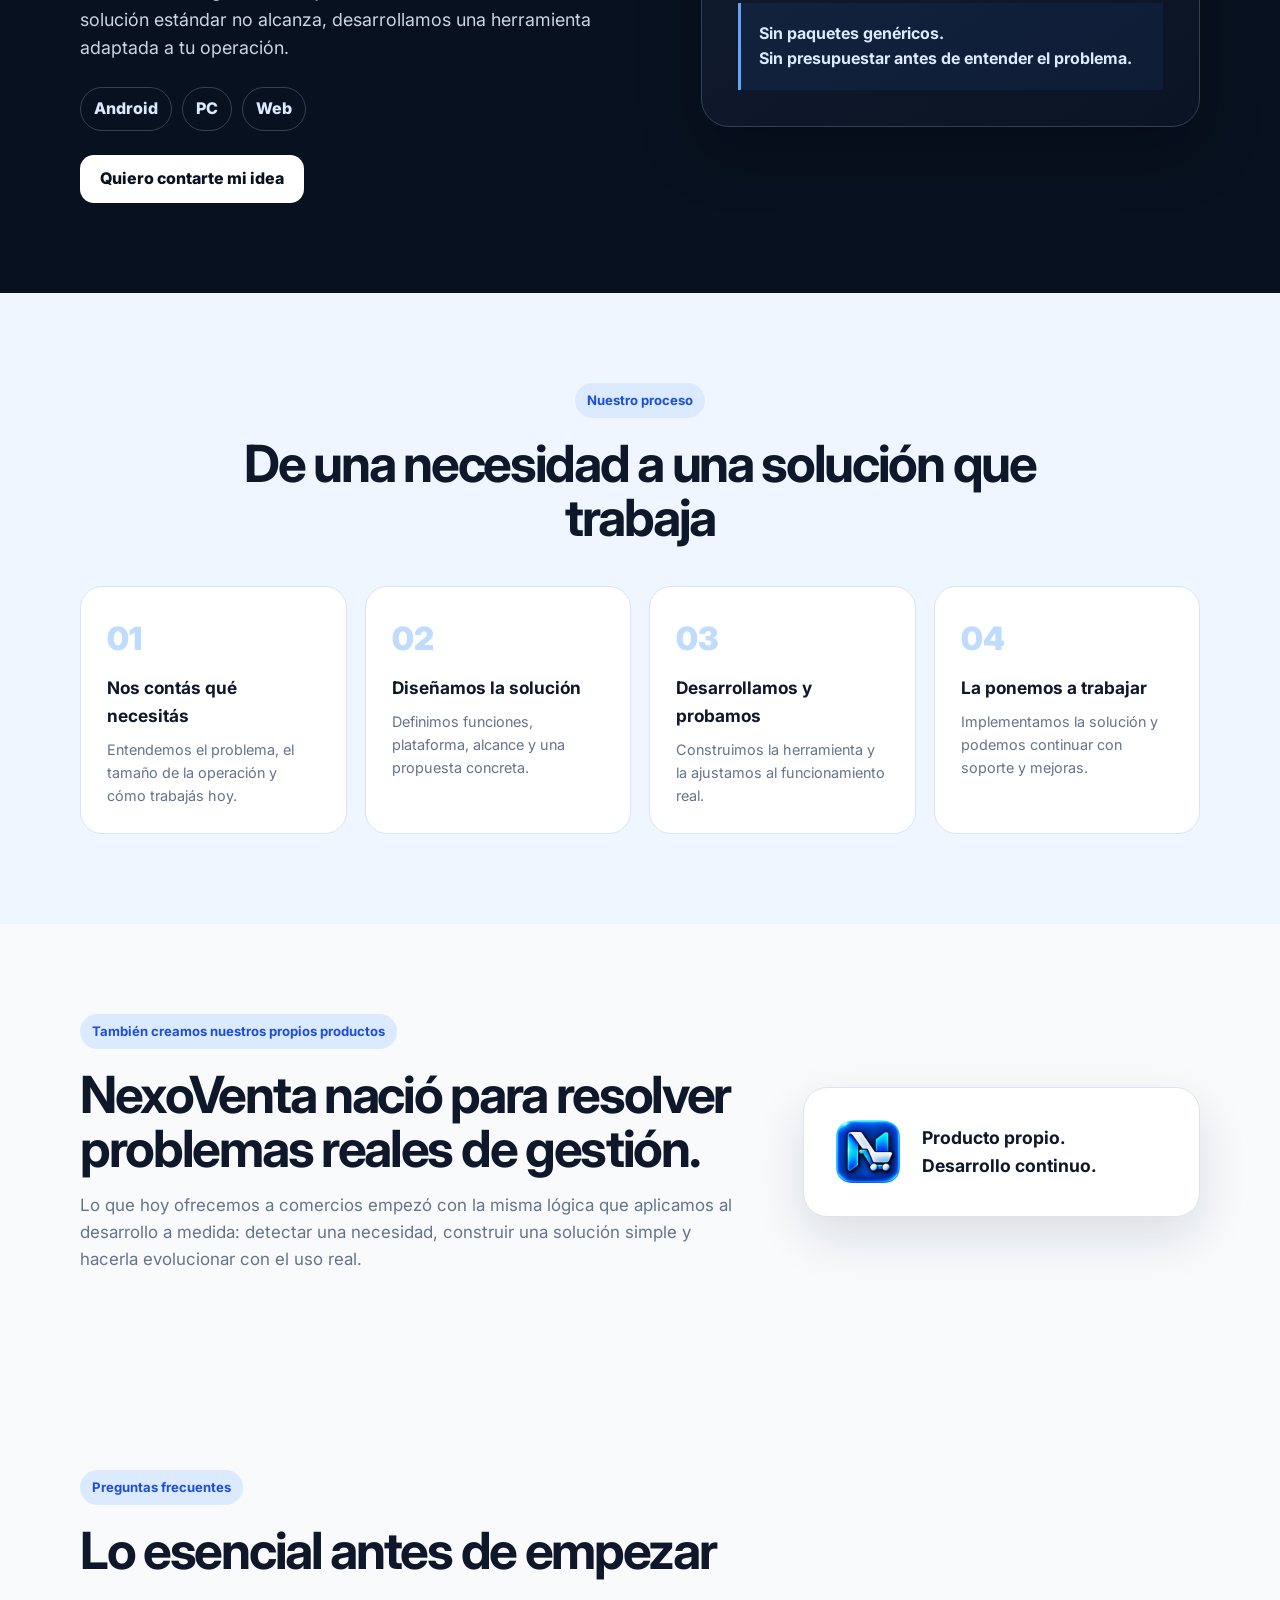
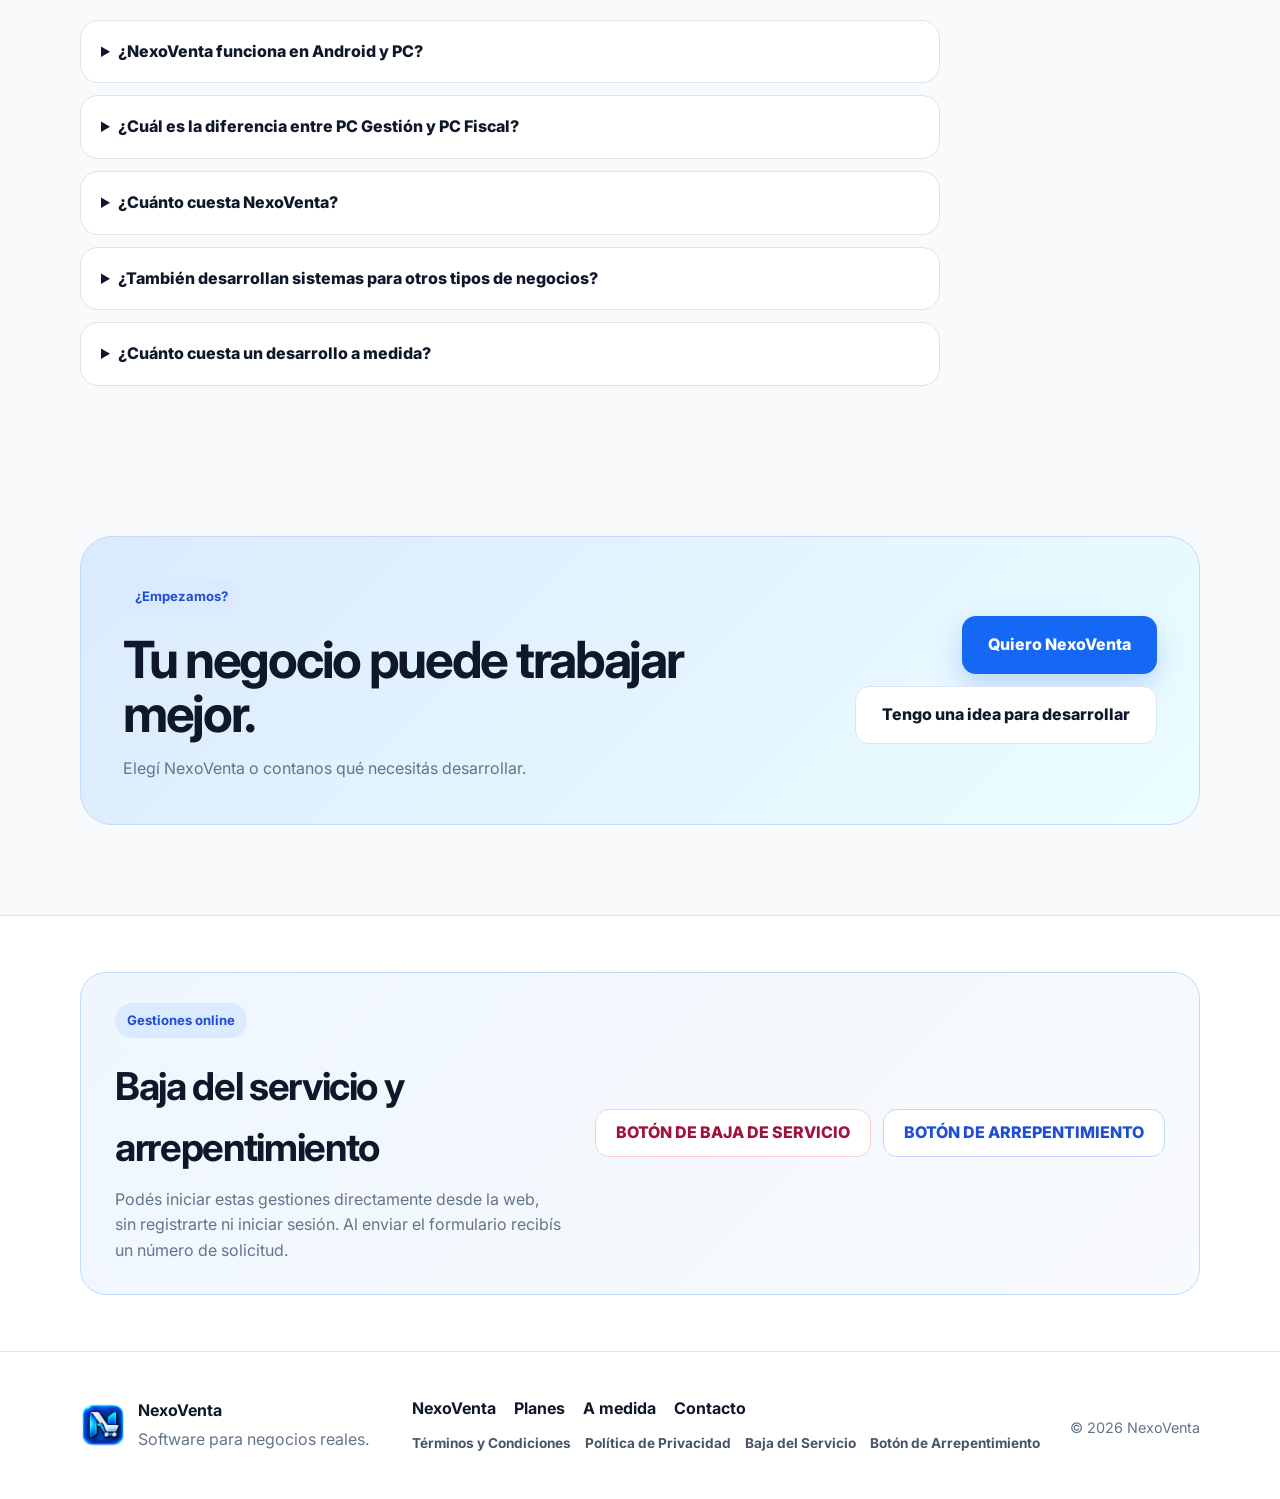
==== commit 71a790c8: "V2.0 - Android, PC y desarrollo a medida" ====
--- a/index.html
+++ b/index.html
@@ -3,8 +3,8 @@
 <head>
   <meta charset="utf-8" />
   <meta name="viewport" content="width=device-width, initial-scale=1" />
-  <title>NexoVenta | Gestioná tu comercio desde el celular</title>
-  <meta name="description" content="NexoVenta es una app Android para comercios: clientes, ventas, productos, catálogo por categorías y gestión simple desde el celular." />
+  <title>NexoVenta | Software para comercios y desarrollo a medida</title>
+  <meta name="description" content="NexoVenta ofrece software de gestión para comercios en Android y PC, además de desarrollo de soluciones a medida para negocios." />
   <meta name="theme-color" content="#0f172a" />
   <link rel="preconnect" href="https://fonts.googleapis.com">
   <link rel="preconnect" href="https://fonts.gstatic.com" crossorigin>
@@ -16,414 +16,106 @@
   <link rel="manifest" href="/site.webmanifest">
 </head>
 <body>
-  <header class="site-header">
-    <div class="container nav-wrap">
-      <a class="brand" href="#inicio" aria-label="NexoVenta">
-        <img src="assets/nexoventa-logo.png" alt="Logo de NexoVenta" class="brand-logo">
-        <div>
-          <strong>NexoVenta</strong>
-          <span>Tu negocio, organizado</span>
+<header class="site-header">
+  <div class="container nav-wrap">
+    <a class="brand" href="#inicio" aria-label="NexoVenta">
+      <img src="assets/nexoventa-logo.png" alt="Logo de NexoVenta" class="brand-logo">
+      <div><strong>NexoVenta</strong><span>Tecnología para tu negocio</span></div>
+    </a>
+    <button class="nav-toggle" aria-label="Abrir menú" aria-expanded="false">☰</button>
+    <nav class="main-nav">
+      <a href="#producto">NexoVenta</a>
+      <a href="#planes">Planes</a>
+      <a href="#desarrollo">A medida</a>
+      <a href="#como-trabajamos">Cómo trabajamos</a>
+      <a href="#faq">Preguntas</a>
+      <a class="btn btn-sm btn-primary" href="#contacto">Hablemos</a>
+    </nav>
+  </div>
+</header>
+
+<main>
+  <section class="hero hero-v2" id="inicio">
+    <div class="container hero-grid hero-grid-v2">
+      <div class="hero-copy">
+        <span class="eyebrow">Software para negocios reales</span>
+        <h1>Tecnología pensada para tu negocio.</h1>
+        <p class="lead">Software de gestión para comercios y desarrollo de soluciones a medida. Trabajá con NexoVenta desde Android o PC, o contanos qué necesita tu negocio y desarrollamos una solución específica.</p>
+        <div class="hero-actions">
+          <a class="btn btn-primary" href="#producto">Conocer NexoVenta</a>
+          <a class="btn btn-secondary" href="https://wa.me/5493329608566?text=Hola%20%F0%9F%91%8B%20Llegu%C3%A9%20desde%20la%20web%20de%20NexoVenta.%20Tengo%20una%20idea%20o%20necesidad%20para%20mi%20negocio%20y%20quisiera%20consultar%20por%20un%20desarrollo%20a%20medida." target="_blank" rel="noopener">Necesito un desarrollo a medida</a>
         </div>
-      </a>
-
-      <button class="nav-toggle" aria-label="Abrir menú" aria-expanded="false">☰</button>
-
-      <nav class="main-nav">
-        <a href="#funciones">Funciones</a>
-        <a href="#capturas">Conocé la app</a>
-        <a href="#comercios">Para quién</a>
-        <a href="#precio">Precio</a>
-        <a href="#como-empezar">Cómo empezar</a>
-        <a href="#faq">Preguntas</a>
-        <a class="btn btn-sm btn-primary" href="https://wa.me/5493329608566?text=Hola%20%F0%9F%91%8B%20Vi%20NexoVenta%20en%20la%20web%20y%20quiero%20informaci%C3%B3n%20para%20empezar%20a%20usarlo." target="_blank" rel="noopener">Quiero NexoVenta</a>
-      </nav>
-    </div>
-  </header>
-
-  <main>
-    <section class="hero" id="inicio">
-      <div class="container hero-grid">
-        <div class="hero-copy">
-          <span class="eyebrow">NexoVenta v1.5.0 · Android</span>
-          <h1>Gestioná clientes, ventas y productos desde el celular.</h1>
-          <p class="lead">
-            NexoVenta reúne en una sola app las tareas diarias de tu comercio:
-            clientes, ventas por fecha, productos, catálogo visual por categorías y más.
-          </p>
-
-          <div class="hero-actions">
-            <a class="btn btn-primary" href="https://wa.me/5493329608566?text=Hola%20%F0%9F%91%8B%20Vi%20NexoVenta%20en%20la%20web%20y%20quiero%20informaci%C3%B3n%20para%20empezar%20a%20usarlo." target="_blank" rel="noopener">Quiero NexoVenta</a>
-            <a class="btn btn-secondary" href="#capturas">Ver la app real</a>
-          </div>
-
-          <div class="trust-row">
-            <span>✓ Interfaz simple</span>
-            <span>✓ Pensado para comercios</span>
-            <span>✓ Todo desde Android</span>
+        <div class="trust-row"><span>✓ Android</span><span>✓ PC</span><span>✓ Web</span><span>✓ Atención directa</span></div>
+      </div>
+      <div class="ecosystem-visual" aria-label="NexoVenta en PC y Android">
+        <div class="desktop-mock">
+          <div class="desktop-top"><i></i><i></i><i></i><b>NexoVenta PC</b></div>
+          <div class="desktop-body">
+            <aside><strong>NexoVenta</strong><span>Inicio</span><span>Vender</span><span>Productos</span><span>Clientes</span><span>Informes</span><span>Cajas</span></aside>
+            <div class="desktop-content"><small>Panel de gestión</small><h3>Tu comercio, bajo control</h3><div class="stat-row"><span>Ventas</span><span>Productos</span><span>Caja</span></div><div class="fake-chart"></div></div>
           </div>
         </div>
+        <div class="phone mini-phone"><div class="phone-notch"></div><img src="assets/nexoventa-principal.jpg" alt="NexoVenta Android funcionando" class="real-screen"></div>
+      </div>
+    </div>
+  </section>
 
-        <div class="phone-card">
-          <div class="phone real-phone">
-            <div class="phone-notch"></div>
-            <img src="assets/nexoventa-principal.jpg" alt="Pantalla principal real de NexoVenta" class="real-screen">
-          </div>
-          <p class="mock-note">Captura real de NexoVenta funcionando.</p>
-        </div>
+  <section class="section section-soft" id="producto">
+    <div class="container">
+      <div class="section-heading center-heading"><span class="eyebrow">Un NexoVenta. Distintas formas de trabajar.</span><h2>Elegí la herramienta que mejor acompaña a tu comercio</h2><p>NexoVenta creció. Hoy podés gestionar desde el celular o llevar la operación y administración de tu comercio a la PC.</p></div>
+      <div class="platform-grid">
+        <article class="platform-card android-card"><div class="platform-icon">📱</div><span class="platform-label">NEXOVENTA ANDROID</span><h3>Tu negocio con vos</h3><p>Una solución móvil para registrar clientes, productos y ventas, trabajar con catálogo visual y consultar la actividad del comercio desde Android.</p><ul><li>Clientes y productos</li><li>Ventas y resumen diario</li><li>Catálogo visual</li><li>PDF y compartir</li><li>Backup propio</li></ul><a class="text-link" href="#plan-android">Ver plan Android →</a></article>
+        <article class="platform-card pc-card"><div class="platform-icon">💻</div><span class="platform-label">NEXOVENTA PC</span><h3>El centro de gestión de tu comercio</h3><p>Punto de venta y administración desde escritorio, pensado para una operación más completa y ágil en el mostrador.</p><ul><li>Ventas y punto de venta</li><li>Productos, stock y categorías</li><li>Clientes</li><li>Cajas e informes</li><li>Plan Fiscal con facturación ARCA</li></ul><a class="text-link" href="#plan-pc">Ver planes PC →</a></article>
       </div>
-    </section>
+      <p class="integration-note"><strong>NexoVenta sigue creciendo.</strong> Estamos desarrollando nuevas formas de conectar las herramientas del ecosistema. La sincronización entre PC y Android no se ofrece actualmente como una función integrada.</p>
+    </div>
+  </section>
 
-    <section class="section section-soft" id="funciones">
-      <div class="container">
-        <div class="section-heading">
-          <span class="eyebrow">Todo en un mismo lugar</span>
-          <h2>Funciones para el día a día del comercio</h2>
-          <p>Menos vueltas y más control desde el teléfono.</p>
-        </div>
+  <section class="section" id="planes">
+    <div class="container">
+      <div class="section-heading center-heading"><span class="eyebrow">Planes claros</span><h2>Elegí cómo querés trabajar</h2><p>Precios mensuales actuales. Todos los planes incluyen actualizaciones y soporte.</p></div>
+      <div class="plans-grid">
+        <article class="plan-card" id="plan-android"><span class="plan-kicker">ANDROID</span><h3>NexoVenta Android</h3><p class="plan-desc">Gestión móvil para comercios.</p><div class="plan-price"><strong>$14.990</strong><span>ARS / mes</span></div><ul><li>✓ Clientes, productos y categorías</li><li>✓ Ventas y resumen diario</li><li>✓ Catálogo visual</li><li>✓ PDF y compartir</li><li>✓ 1 dispositivo</li></ul><a class="btn btn-secondary plan-btn" href="https://wa.me/5493329608566?text=Hola%20%F0%9F%91%8B%20Vi%20NexoVenta%20Android%20en%20la%20web%20y%20quiero%20m%C3%A1s%20informaci%C3%B3n." target="_blank" rel="noopener">Consultar Android</a></article>
+        <article class="plan-card" id="plan-pc"><span class="plan-kicker">PC · GESTIÓN</span><h3>NexoVenta PC</h3><p class="plan-desc">Punto de venta y administración del comercio.</p><div class="plan-price"><strong>$24.990</strong><span>ARS / mes</span></div><ul><li>✓ Punto de venta</li><li>✓ Productos, stock y categorías</li><li>✓ Clientes</li><li>✓ Cajas</li><li>✓ Informes y gestión comercial</li></ul><a class="btn btn-primary plan-btn" href="https://wa.me/5493329608566?text=Hola%20%F0%9F%91%8B%20Vi%20el%20plan%20NexoVenta%20PC%20Gesti%C3%B3n%20en%20la%20web%20y%20quiero%20m%C3%A1s%20informaci%C3%B3n." target="_blank" rel="noopener">Consultar PC Gestión</a></article>
+        <article class="plan-card featured-plan fiscal-plan"><span class="recommended">RECOMENDADO</span><span class="plan-kicker">PC · FISCAL</span><h3>NexoVenta PC</h3><p class="plan-desc">Todo Gestión + facturación electrónica ARCA.</p><div class="plan-price"><strong>$34.990</strong><span>ARS / mes</span></div><ul><li>✓ Todo lo incluido en Gestión</li><li>✓ Facturación electrónica ARCA</li><li>✓ Flujo de venta integrado</li><li>✓ Actualizaciones</li><li>✓ Soporte por WhatsApp</li></ul><a class="btn btn-primary plan-btn" href="https://wa.me/5493329608566?text=Hola%20%F0%9F%91%8B%20Vi%20el%20plan%20NexoVenta%20PC%20Fiscal%20con%20facturaci%C3%B3n%20ARCA%20y%20quiero%20m%C3%A1s%20informaci%C3%B3n." target="_blank" rel="noopener">Consultar PC Fiscal</a></article>
+      </div>
+    </div>
+  </section>
 
-        <div class="feature-grid">
-          <article class="feature-card">
-            <div class="icon">👥</div>
-            <h3>Clientes</h3>
-            <p>Registrá y buscá clientes por nombre o dirección, con acceso rápido a cada ficha.</p>
-          </article>
+  <section class="section custom-section" id="desarrollo">
+    <div class="container custom-grid">
+      <div><span class="eyebrow eyebrow-light">Desarrollo a medida</span><h2>¿Tu negocio necesita algo diferente?</h2><p class="custom-lead">No todos los negocios trabajan de la misma manera. Si una solución estándar no alcanza, desarrollamos una herramienta adaptada a tu operación.</p><div class="custom-tags"><span>Android</span><span>PC</span><span>Web</span></div><a class="btn btn-light" href="https://wa.me/5493329608566?text=Hola%20%F0%9F%91%8B%20Llegu%C3%A9%20desde%20la%20web%20de%20NexoVenta.%20Tengo%20una%20idea%20o%20necesidad%20para%20mi%20negocio%20y%20quisiera%20consultar%20por%20un%20desarrollo%20a%20medida." target="_blank" rel="noopener">Quiero contarte mi idea</a></div>
+      <div class="custom-panel"><span>DESDE UNA NECESIDAD PUNTUAL</span><strong>hasta un sistema completo.</strong><p>Primero entendemos qué necesitás, cómo funciona tu negocio y qué soporte tiene sentido. Después definimos alcance y presupuesto.</p><div class="no-template">Sin paquetes genéricos.<br>Sin presupuestar antes de entender el problema.</div></div>
+    </div>
+  </section>
 
-          <article class="feature-card">
-            <div class="icon">🧾</div>
-            <h3>Ventas</h3>
-            <p>Consultá ventas por fecha y accedé al resumen diario cuando lo necesites.</p>
-          </article>
+  <section class="section section-soft" id="como-trabajamos">
+    <div class="container"><div class="section-heading center-heading"><span class="eyebrow">Nuestro proceso</span><h2>De una necesidad a una solución que trabaja</h2></div><div class="process-grid">
+      <article><span>01</span><h3>Nos contás qué necesitás</h3><p>Entendemos el problema, el tamaño de la operación y cómo trabajás hoy.</p></article>
+      <article><span>02</span><h3>Diseñamos la solución</h3><p>Definimos funciones, plataforma, alcance y una propuesta concreta.</p></article>
+      <article><span>03</span><h3>Desarrollamos y probamos</h3><p>Construimos la herramienta y la ajustamos al funcionamiento real.</p></article>
+      <article><span>04</span><h3>La ponemos a trabajar</h3><p>Implementamos la solución y podemos continuar con soporte y mejoras.</p></article>
+    </div></div>
+  </section>
 
-          <article class="feature-card">
-            <div class="icon">📦</div>
-            <h3>Productos</h3>
-            <p>Organizá tu catálogo y mantené una estructura clara para trabajar más rápido.</p>
-          </article>
+  <section class="section product-story">
+    <div class="container story-grid"><div><span class="eyebrow">También creamos nuestros propios productos</span><h2>NexoVenta nació para resolver problemas reales de gestión.</h2><p>Lo que hoy ofrecemos a comercios empezó con la misma lógica que aplicamos al desarrollo a medida: detectar una necesidad, construir una solución simple y hacerla evolucionar con el uso real.</p></div><div class="story-badge"><img src="assets/nexoventa-logo.png" alt="NexoVenta"><strong>Producto propio.<br>Desarrollo continuo.</strong></div></div>
+  </section>
 
-          <article class="feature-card">
-            <div class="icon">🖼️</div>
-            <h3>Catálogo visual</h3>
-            <p>Mostrá categorías con imágenes para encontrar productos de forma rápida y visual.</p>
-          </article>
+  <section class="section" id="faq"><div class="container"><div class="section-heading"><span class="eyebrow">Preguntas frecuentes</span><h2>Lo esencial antes de empezar</h2></div><div class="faq-list">
+    <details><summary>¿NexoVenta funciona en Android y PC?</summary><p>Sí. NexoVenta cuenta con soluciones para Android y PC. Actualmente se comercializan como herramientas independientes; la sincronización entre ambas no forma parte de las funciones ofrecidas hoy.</p></details>
+    <details><summary>¿Cuál es la diferencia entre PC Gestión y PC Fiscal?</summary><p>PC Fiscal incluye todo lo del plan Gestión y suma facturación electrónica integrada con ARCA.</p></details>
+    <details><summary>¿Cuánto cuesta NexoVenta?</summary><p>Android cuesta $14.990 ARS/mes, PC Gestión $24.990 ARS/mes y PC Fiscal $34.990 ARS/mes.</p></details>
+    <details><summary>¿También desarrollan sistemas para otros tipos de negocios?</summary><p>Sí. Realizamos desarrollos a medida para necesidades que requieren una solución específica en Android, PC, web o una combinación según el proyecto.</p></details>
+    <details><summary>¿Cuánto cuesta un desarrollo a medida?</summary><p>Se cotiza según el alcance. Primero relevamos la necesidad, funciones, dimensión del proyecto y plataforma; después preparamos una propuesta y presupuesto.</p></details>
+  </div></div></section>
 
-          <article class="feature-card">
-            <div class="icon">🛒</div>
-            <h3>Carrito</h3>
-            <p>Sumá productos al carrito y prepará la venta desde una interfaz pensada para el comercio.</p>
-          </article>
+  <section class="section cta-section" id="contacto"><div class="container dual-cta"><div><span class="eyebrow">¿Empezamos?</span><h2>Tu negocio puede trabajar mejor.</h2><p>Elegí NexoVenta o contanos qué necesitás desarrollar.</p></div><div class="dual-cta-actions"><a class="btn btn-primary btn-large" href="https://wa.me/5493329608566?text=Hola%20%F0%9F%91%8B%20Vi%20NexoVenta%20en%20la%20web%20y%20quiero%20saber%20qu%C3%A9%20plan%20se%20adapta%20mejor%20a%20mi%20negocio." target="_blank" rel="noopener">Quiero NexoVenta</a><a class="btn btn-secondary btn-large" href="https://wa.me/5493329608566?text=Hola%20%F0%9F%91%8B%20Tengo%20una%20idea%20o%20necesidad%20para%20mi%20negocio%20y%20quisiera%20consultar%20por%20un%20desarrollo%20a%20medida." target="_blank" rel="noopener">Tengo una idea para desarrollar</a></div></div></section>
 
-          <article class="feature-card">
-            <div class="icon">📄</div>
-            <h3>PDF y compartir</h3>
-            <p>La pantalla de catálogo incorpora acciones para generar PDF y compartir.</p>
-          </article>
-        </div>
-      </div>
-    </section>
+  <section class="legal-actions-section" aria-labelledby="gestiones-legales-title"><div class="container legal-actions-box"><div><span class="eyebrow">Gestiones online</span><h2 id="gestiones-legales-title">Baja del servicio y arrepentimiento</h2><p>Podés iniciar estas gestiones directamente desde la web, sin registrarte ni iniciar sesión. Al enviar el formulario recibís un número de solicitud.</p></div><div class="legal-action-buttons"><a class="btn btn-outline-danger" href="baja.html">BOTÓN DE BAJA DE SERVICIO</a><a class="btn btn-outline-blue" href="arrepentimiento.html">BOTÓN DE ARREPENTIMIENTO</a></div></div></section>
+</main>
 
-    <section class="section" id="capturas">
-      <div class="container">
-        <div class="section-heading">
-          <span class="eyebrow">La app real</span>
-          <h2>Conocé NexoVenta por dentro</h2>
-          <p>Estas capturas son de la versión actual funcionando en un comercio de ejemplo.</p>
-        </div>
-
-        <div class="showcase">
-          <article class="showcase-row">
-            <div class="shot-wrap">
-              <img src="assets/nexoventa-catalogo.jpg" alt="Catálogo real de NexoVenta">
-            </div>
-            <div class="showcase-copy">
-              <span class="number">01</span>
-              <h3>Catálogo visual por categorías</h3>
-              <p>
-                Aderezos, almacén, aperitivos, arroz y legumbres, bebidas y otras categorías
-                se muestran con imágenes para facilitar la selección.
-              </p>
-              <ul>
-                <li>Carrito visible</li>
-                <li>Acceso a PDF</li>
-                <li>Opción de compartir</li>
-              </ul>
-            </div>
-          </article>
-
-          <article class="showcase-row reverse">
-            <div class="shot-wrap">
-              <img src="assets/nexoventa-clientes.jpg" alt="Pantalla de clientes de NexoVenta">
-            </div>
-            <div class="showcase-copy">
-              <span class="number">02</span>
-              <h3>Clientes ordenados y fáciles de encontrar</h3>
-              <p>
-                Buscá por nombre o dirección y agregá nuevos clientes desde una pantalla limpia y directa.
-              </p>
-              <ul>
-                <li>Búsqueda rápida</li>
-                <li>Alta de nuevos clientes</li>
-                <li>Listado simple</li>
-              </ul>
-            </div>
-          </article>
-
-          <article class="showcase-row">
-            <div class="shot-wrap">
-              <img src="assets/nexoventa-ventas.jpg" alt="Pantalla de ventas por fecha de NexoVenta">
-            </div>
-            <div class="showcase-copy">
-              <span class="number">03</span>
-              <h3>Ventas por fecha y resumen diario</h3>
-              <p>
-                Elegí una fecha y consultá las ventas registradas de ese día. Desde la misma pantalla
-                podés acceder al resumen diario.
-              </p>
-              <ul>
-                <li>Consulta por fecha</li>
-                <li>Conteo de ventas del día</li>
-                <li>Resumen diario</li>
-              </ul>
-            </div>
-          </article>
-        </div>
-      </div>
-    </section>
-
-    <section class="section section-soft" id="comercios">
-      <div class="container split">
-        <div>
-          <span class="eyebrow">Flexible</span>
-          <h2>Ideal para muchos tipos de comercios</h2>
-          <p class="lead-sm">
-            NexoVenta puede adaptarse a negocios que necesitan registrar clientes, organizar productos,
-            consultar ventas y trabajar con catálogo.
-          </p>
-        </div>
-
-        <div class="chips">
-          <span>Almacenes</span>
-          <span>Kioscos</span>
-          <span>Distribuidoras</span>
-          <span>Dietéticas</span>
-          <span>Ferreterías</span>
-          <span>Perfumerías</span>
-          <span>Emprendimientos</span>
-          <span>Comercios barriales</span>
-        </div>
-      </div>
-    </section>
-
-    <section class="section section-dark" id="demo">
-      <div class="container demo-grid">
-        <div>
-          <span class="eyebrow eyebrow-light">NexoVenta en acción</span>
-          <h2>Una herramienta simple, visual y pensada para vender</h2>
-          <p>
-            La web ya muestra pantallas reales. Más adelante podemos sumar un video corto
-            con el recorrido completo: cliente, catálogo, productos y cierre de venta.
-          </p>
-          <a class="btn btn-light" href="https://wa.me/5493329608566?text=Hola%20%F0%9F%91%8B%20Vi%20NexoVenta%20en%20la%20web%20y%20quiero%20informaci%C3%B3n%20para%20empezar%20a%20usarlo." target="_blank" rel="noopener">Quiero más información</a>
-        </div>
-
-        <div class="demo-stack">
-          <img src="assets/nexoventa-principal.jpg" alt="NexoVenta pantalla principal">
-          <img src="assets/nexoventa-catalogo.jpg" alt="NexoVenta catálogo">
-        </div>
-      </div>
-    </section>
-
-
-    <section class="section pricing-section" id="precio">
-      <div class="container">
-        <div class="section-heading pricing-heading">
-          <span class="eyebrow">Precio simple y transparente</span>
-          <h2>Un solo plan para empezar a organizar tu comercio</h2>
-          <p>Sin grandes inversiones iniciales. NexoVenta desde tu celular por un abono mensual claro.</p>
-        </div>
-
-        <div class="pricing-card">
-          <div class="pricing-main">
-            <span class="plan-label">PLAN COMERCIO</span>
-            <h3>NexoVenta</h3>
-            <div class="price">
-              <span class="currency">$</span>
-              <strong>14.990</strong>
-              <span class="period">ARS / mes</span>
-            </div>
-            <p class="device-note">1 dispositivo incluido</p>
-
-            <a class="btn btn-primary btn-large pricing-button"
-               href="https://wa.me/5493329608566?text=Hola%20%F0%9F%91%8B%20Vi%20NexoVenta%20en%20la%20web%20y%20quiero%20informaci%C3%B3n%20para%20empezar%20a%20usarlo."
-               target="_blank"
-               rel="noopener">
-              Quiero NexoVenta
-            </a>
-            <p class="extra-device">¿Necesitás usar NexoVenta en más dispositivos? <a href="https://wa.me/5493329608566?text=Hola%20%F0%9F%91%8B%20Vi%20NexoVenta%20en%20la%20web%20y%20quiero%20informaci%C3%B3n%20para%20empezar%20a%20usarlo." target="_blank" rel="noopener">Consultanos.</a></p>
-          </div>
-
-          <div class="pricing-features">
-            <h4>Todo esto está incluido</h4>
-            <ul>
-              <li><span>✓</span> Gestión de clientes</li>
-              <li><span>✓</span> Productos y categorías</li>
-              <li><span>✓</span> Catálogo visual</li>
-              <li><span>✓</span> Registro y consulta de ventas</li>
-              <li><span>✓</span> Resumen diario</li>
-              <li><span>✓</span> Actualizaciones de NexoVenta</li>
-              <li><span>✓</span> Soporte por WhatsApp</li>
-            </ul>
-          </div>
-        </div>
-      </div>
-    </section>
-
-    <section class="section section-soft how-start-section" id="como-empezar">
-      <div class="container">
-        <div class="section-heading how-start-heading">
-          <span class="eyebrow">Empezar es simple</span>
-          <h2>¿Cómo empezar con NexoVenta?</h2>
-          <p>Te acompañamos desde el primer contacto hasta tener NexoVenta funcionando en tu comercio.</p>
-        </div>
-
-        <div class="how-start-grid">
-          <article class="how-start-card">
-            <span class="how-step">1</span>
-            <div class="how-icon">💬</div>
-            <h3>Contactanos</h3>
-            <p>Escribinos por WhatsApp para conocer NexoVenta, resolver tus dudas y coordinar el alta.</p>
-          </article>
-
-          <article class="how-start-card">
-            <span class="how-step">2</span>
-            <div class="how-icon">📲</div>
-            <h3>Instalá NexoVenta</h3>
-            <p>Te enviamos el acceso para instalar la aplicación en tu dispositivo Android.</p>
-          </article>
-
-          <article class="how-start-card">
-            <span class="how-step">3</span>
-            <div class="how-icon">🔑</div>
-            <h3>Activá y empezá a trabajar</h3>
-            <p>Ingresás tu licencia, configurás los datos de tu comercio y NexoVenta queda listo para usar.</p>
-          </article>
-        </div>
-
-        <div class="how-start-action">
-          <a class="btn btn-primary btn-large" href="https://wa.me/5493329608566?text=Hola%20%F0%9F%91%8B%20Vi%20NexoVenta%20en%20la%20web%20y%20quiero%20informaci%C3%B3n%20para%20empezar%20a%20usarlo." target="_blank" rel="noopener">Quiero empezar con NexoVenta</a>
-          <p>Te respondemos por WhatsApp y te guiamos con la instalación y activación.</p>
-        </div>
-      </div>
-    </section>
-
-    <section class="section" id="faq">
-      <div class="container">
-        <div class="section-heading">
-          <span class="eyebrow">Preguntas frecuentes</span>
-          <h2>Lo esencial antes de empezar</h2>
-        </div>
-
-        <div class="faq-list">
-          <details>
-            <summary>¿En qué dispositivos funciona?</summary>
-            <p>NexoVenta está pensado para teléfonos Android.</p>
-          </details>
-
-          <details>
-            <summary>¿Necesito saber informática?</summary>
-            <p>No. La app está diseñada para ser simple y directa, con pantallas claras para las tareas habituales.</p>
-          </details>
-
-          <details>
-            <summary>¿Puedo organizar productos por categorías?</summary>
-            <p>Sí. El catálogo trabaja con categorías visuales para facilitar la búsqueda de productos.</p>
-          </details>
-
-          <details>
-            <summary>¿Puedo consultar ventas anteriores?</summary>
-            <p>Sí. Podés elegir una fecha y revisar las ventas registradas para ese día.</p>
-          </details>
-
-          <details>
-            <summary>¿Cuánto cuesta NexoVenta?</summary>
-            <p>El Plan Comercio cuesta $14.990 ARS por mes e incluye el uso de NexoVenta en 1 dispositivo.</p>
-          </details>
-
-          <details>
-            <summary>¿Qué incluye el abono mensual?</summary>
-            <p>Incluye las funciones del Plan Comercio, actualizaciones de NexoVenta y soporte por WhatsApp mientras la licencia esté activa.</p>
-          </details>
-
-          <details>
-            <summary>¿Puedo usar la misma licencia en varios teléfonos?</summary>
-            <p>El plan incluye 1 dispositivo. Si necesitás utilizar NexoVenta en más dispositivos, consultanos para evaluar tu caso.</p>
-          </details>
-
-          <details>
-            <summary>¿Qué pasa si cambio de teléfono?</summary>
-            <p>Contactanos por WhatsApp para gestionar el cambio de dispositivo y la activación correspondiente.</p>
-          </details>
-        </div>
-      </div>
-    </section>
-
-    <section class="section cta-section" id="contacto">
-      <div class="container cta-box">
-        <div>
-          <span class="eyebrow">Lanzamiento</span>
-          <h2>Empezá con NexoVenta por $14.990 ARS/mes</h2>
-          <p>1 dispositivo incluido. Escribinos por WhatsApp para comenzar con la activación.</p>
-        </div>
-
-        <a class="btn btn-primary btn-large"
-           href="https://wa.me/5493329608566?text=Hola%20%F0%9F%91%8B%20Vi%20NexoVenta%20en%20la%20web%20y%20quiero%20informaci%C3%B3n%20para%20empezar%20a%20usarlo."
-           target="_blank"
-           rel="noopener">
-          Hablar por WhatsApp
-        </a>
-      </div>
-    </section>
-    <section class="legal-actions-section" aria-labelledby="gestiones-legales-title">
-      <div class="container legal-actions-box">
-        <div>
-          <span class="eyebrow">Gestiones online</span>
-          <h2 id="gestiones-legales-title">Baja del servicio y arrepentimiento</h2>
-          <p>Podés iniciar estas gestiones directamente desde la web, sin registrarte ni iniciar sesión. Al enviar el formulario recibís un número de solicitud.</p>
-        </div>
-        <div class="legal-action-buttons">
-          <a class="btn btn-outline-danger" href="baja.html">BOTÓN DE BAJA DE SERVICIO</a>
-          <a class="btn btn-outline-blue" href="arrepentimiento.html">BOTÓN DE ARREPENTIMIENTO</a>
-        </div>
-      </div>
-    </section>
-  </main>
-
-  <footer class="site-footer">
-    <div class="container footer-wrap">
-      <div class="footer-brand">
-        <img src="assets/nexoventa-logo.png" alt="" class="footer-logo">
-        <div>
-          <strong>NexoVenta</strong>
-          <p>Gestión simple para comercios desde Android.</p>
-        </div>
-      </div>
-      <div>
-        <div class="footer-links">
-          <a href="#funciones">Funciones</a>
-          <a href="#capturas">La app</a>
-          <a href="#faq">Preguntas</a>
-          <a href="#contacto">Contacto</a>
-        </div>
-        <div class="footer-legal">
-          <a href="terminos.html">Términos y Condiciones</a>
-          <a href="privacidad.html">Política de Privacidad</a>
-          <a href="baja.html">Baja del Servicio</a>
-          <a href="arrepentimiento.html">Botón de Arrepentimiento</a>
-        </div>
-      </div>
-      <p class="copyright">© <span id="year"></span> NexoVenta</p>
-    </div>
-  </footer>
-
-  <script src="script.js"></script>
+<footer class="site-footer"><div class="container footer-wrap"><div class="footer-brand"><img src="assets/nexoventa-logo.png" alt="" class="footer-logo"><div><strong>NexoVenta</strong><p>Software para negocios reales.</p></div></div><div><div class="footer-links"><a href="#producto">NexoVenta</a><a href="#planes">Planes</a><a href="#desarrollo">A medida</a><a href="#contacto">Contacto</a></div><div class="footer-legal"><a href="terminos.html">Términos y Condiciones</a><a href="privacidad.html">Política de Privacidad</a><a href="baja.html">Baja del Servicio</a><a href="arrepentimiento.html">Botón de Arrepentimiento</a></div></div><p class="copyright">© <span id="year"></span> NexoVenta</p></div></footer>
+<script src="script.js"></script>
 </body>
 </html>
--- a/styles.css
+++ b/styles.css
@@ -127,3 +127,20 @@
 .how-start-action .btn{min-width:310px}
 .how-start-action p{color:var(--muted);font-size:.9rem;margin:12px 0 0}
 @media(max-width:760px){.how-start-grid{grid-template-columns:1fr}.how-start-action .btn{min-width:0;width:100%}}
+
+/* NexoVenta Web 2.0 */
+.hero-v2{background:radial-gradient(circle at 82% 18%,rgba(20,104,243,.13),transparent 31%),linear-gradient(180deg,#f8fbff 0%,#f8fafc 100%)}
+.hero-grid-v2{grid-template-columns:1.03fr .97fr}.hero-v2 h1{font-size:clamp(3rem,6vw,5.4rem)}
+.center-heading{text-align:center;margin-left:auto;margin-right:auto;max-width:820px}.center-heading p{max-width:760px;margin-left:auto;margin-right:auto}
+.ecosystem-visual{position:relative;min-height:510px;display:flex;align-items:center;justify-content:center}
+.desktop-mock{width:min(100%,560px);background:#0b1322;border:8px solid #111827;border-radius:20px;box-shadow:0 30px 70px rgba(15,23,42,.22);overflow:hidden;transform:translateX(-18px)}
+.desktop-top{height:34px;background:#172033;color:#cbd5e1;display:flex;align-items:center;gap:6px;padding:0 12px;font-size:.65rem}.desktop-top i{width:8px;height:8px;border-radius:50%;background:#475569}.desktop-top b{margin-left:8px}
+.desktop-body{height:315px;background:#f8fafc;display:grid;grid-template-columns:112px 1fr}.desktop-body aside{background:#0f172a;color:#cbd5e1;padding:20px 13px;display:flex;flex-direction:column;gap:15px;font-size:.62rem}.desktop-body aside strong{color:#fff;font-size:.8rem;margin-bottom:8px}.desktop-content{padding:28px 24px}.desktop-content small{color:#64748b}.desktop-content h3{font-size:1.35rem;margin:6px 0 22px}.stat-row{display:grid;grid-template-columns:repeat(3,1fr);gap:8px}.stat-row span{background:#fff;border:1px solid #dbe4ee;border-radius:10px;padding:12px 7px;font-size:.58rem;font-weight:800}.fake-chart{height:92px;margin-top:15px;border-radius:12px;background:linear-gradient(180deg,#dbeafe,#eff6ff);position:relative}.fake-chart:after{content:"";position:absolute;left:10%;right:8%;top:48%;height:3px;background:#1468f3;transform:skewY(-8deg);box-shadow:75px -16px 0 -1px #1468f3,150px 8px 0 -1px #1468f3}
+.mini-phone{position:absolute!important;width:170px!important;right:-5px!important;bottom:5px!important;padding:7px!important;border-radius:27px!important;box-shadow:0 25px 55px rgba(15,23,42,.3)!important;transform:rotate(4deg)}.mini-phone .phone-notch{width:68px;height:13px}.mini-phone .real-screen{border-radius:19px}
+.platform-grid{display:grid;grid-template-columns:1fr 1fr;gap:26px;margin-top:42px}.platform-card{background:#fff;border:1px solid var(--line);border-radius:28px;padding:34px;box-shadow:0 16px 40px rgba(15,23,42,.06)}.platform-card h3{font-size:1.75rem;margin:8px 0 12px}.platform-card p{color:var(--muted)}.platform-card ul{padding-left:20px;color:#334155;line-height:1.9}.platform-icon{font-size:2.4rem}.platform-label,.plan-kicker{font-size:.73rem;font-weight:900;letter-spacing:.11em;color:var(--primary)}.text-link{color:var(--primary);font-weight:800}.integration-note{max-width:900px;margin:26px auto 0;padding:16px 20px;border:1px solid #bfdbfe;background:#eff6ff;border-radius:16px;color:#334155;text-align:center;font-size:.9rem}
+.plans-grid{display:grid;grid-template-columns:repeat(3,1fr);gap:22px;margin-top:42px;align-items:stretch}.plan-card{position:relative;background:#fff;border:1px solid var(--line);border-radius:28px;padding:32px;display:flex;flex-direction:column;box-shadow:0 15px 38px rgba(15,23,42,.06)}.featured-plan{border:2px solid var(--primary);box-shadow:0 24px 55px rgba(20,104,243,.14)}.recommended{position:absolute;top:-14px;left:50%;transform:translateX(-50%);white-space:nowrap;background:var(--primary);color:#fff;border-radius:999px;padding:6px 12px;font-size:.62rem;font-weight:900;letter-spacing:.07em}.plan-card h3{font-size:1.55rem;margin:7px 0 3px}.plan-desc{color:var(--muted);min-height:48px}.plan-price{margin:20px 0 22px}.plan-price strong{display:block;font-size:2.55rem;letter-spacing:-.055em;line-height:1}.plan-price span{font-size:.78rem;color:var(--muted);font-weight:700}.plan-card ul{list-style:none;padding:0;margin:0 0 28px;display:grid;gap:11px;color:#334155;font-weight:600;font-size:.9rem}.plan-btn{margin-top:auto;width:100%}.fiscal-plan{background:linear-gradient(180deg,#fff,#f8fbff)}
+.custom-section{background:#08111f;color:#fff}.custom-grid{display:grid;grid-template-columns:1.05fr .95fr;gap:70px;align-items:center}.custom-section h2{font-size:clamp(2.5rem,5vw,4.5rem);max-width:650px}.custom-lead{color:#cbd5e1;font-size:1.12rem;max-width:650px}.custom-tags{display:flex;gap:10px;margin:24px 0}.custom-tags span{padding:8px 13px;border:1px solid #334155;border-radius:999px;color:#dbeafe;font-weight:800}.custom-panel{border:1px solid #334155;background:linear-gradient(145deg,#111c30,#0b1424);border-radius:28px;padding:36px;box-shadow:0 25px 60px rgba(0,0,0,.25)}.custom-panel>span{font-size:.72rem;letter-spacing:.12em;color:#93c5fd;font-weight:900}.custom-panel>strong{display:block;font-size:2rem;line-height:1.1;margin:8px 0 18px}.custom-panel p{color:#cbd5e1}.no-template{margin-top:24px;padding:18px;border-left:3px solid #60a5fa;background:rgba(59,130,246,.08);color:#dbeafe;font-weight:700}
+.process-grid{display:grid;grid-template-columns:repeat(4,1fr);gap:18px;margin-top:38px}.process-grid article{background:#fff;border:1px solid var(--line);border-radius:22px;padding:26px}.process-grid article>span{font-size:2rem;font-weight:900;color:#bfdbfe}.process-grid h3{font-size:1.08rem;margin:10px 0 8px}.process-grid p{font-size:.9rem;color:var(--muted);margin:0}
+.story-grid{display:grid;grid-template-columns:1.25fr .75fr;gap:60px;align-items:center}.story-grid p{color:var(--muted);font-size:1.06rem}.story-badge{display:flex;align-items:center;gap:18px;padding:28px;background:#fff;border:1px solid var(--line);border-radius:24px;box-shadow:var(--shadow)}.story-badge img{width:72px;height:72px;object-fit:contain;border-radius:18px}.story-badge strong{font-size:1.1rem}.dual-cta{background:linear-gradient(135deg,#dbeafe,#ecfeff);border:1px solid #bfdbfe;border-radius:32px;padding:42px;display:flex;align-items:center;justify-content:space-between;gap:30px}.dual-cta p{color:var(--muted);margin-bottom:0}.dual-cta-actions{display:flex;gap:12px;flex-wrap:wrap;justify-content:flex-end}
+@media(max-width:900px){.hero-grid-v2,.platform-grid,.custom-grid,.story-grid{grid-template-columns:1fr}.plans-grid{grid-template-columns:1fr}.process-grid{grid-template-columns:1fr 1fr}.ecosystem-visual{min-height:460px}.desktop-mock{transform:none}.mini-phone{right:2%!important}.dual-cta{flex-direction:column;align-items:flex-start}.dual-cta-actions{justify-content:flex-start}.recommended{top:-12px}}
+@media(max-width:620px){.hero-v2 h1{font-size:2.65rem}.ecosystem-visual{min-height:360px}.desktop-body{height:240px;grid-template-columns:82px 1fr}.desktop-body aside{padding:14px 8px;gap:10px}.desktop-content{padding:18px 12px}.desktop-content h3{font-size:1rem}.stat-row span{font-size:.48rem;padding:8px 3px}.fake-chart{height:60px}.mini-phone{width:125px!important;bottom:0!important}.platform-card,.plan-card,.custom-panel{padding:26px 22px}.process-grid{grid-template-columns:1fr}.dual-cta{padding:28px 22px}.dual-cta-actions{width:100%}.custom-tags{flex-wrap:wrap}}
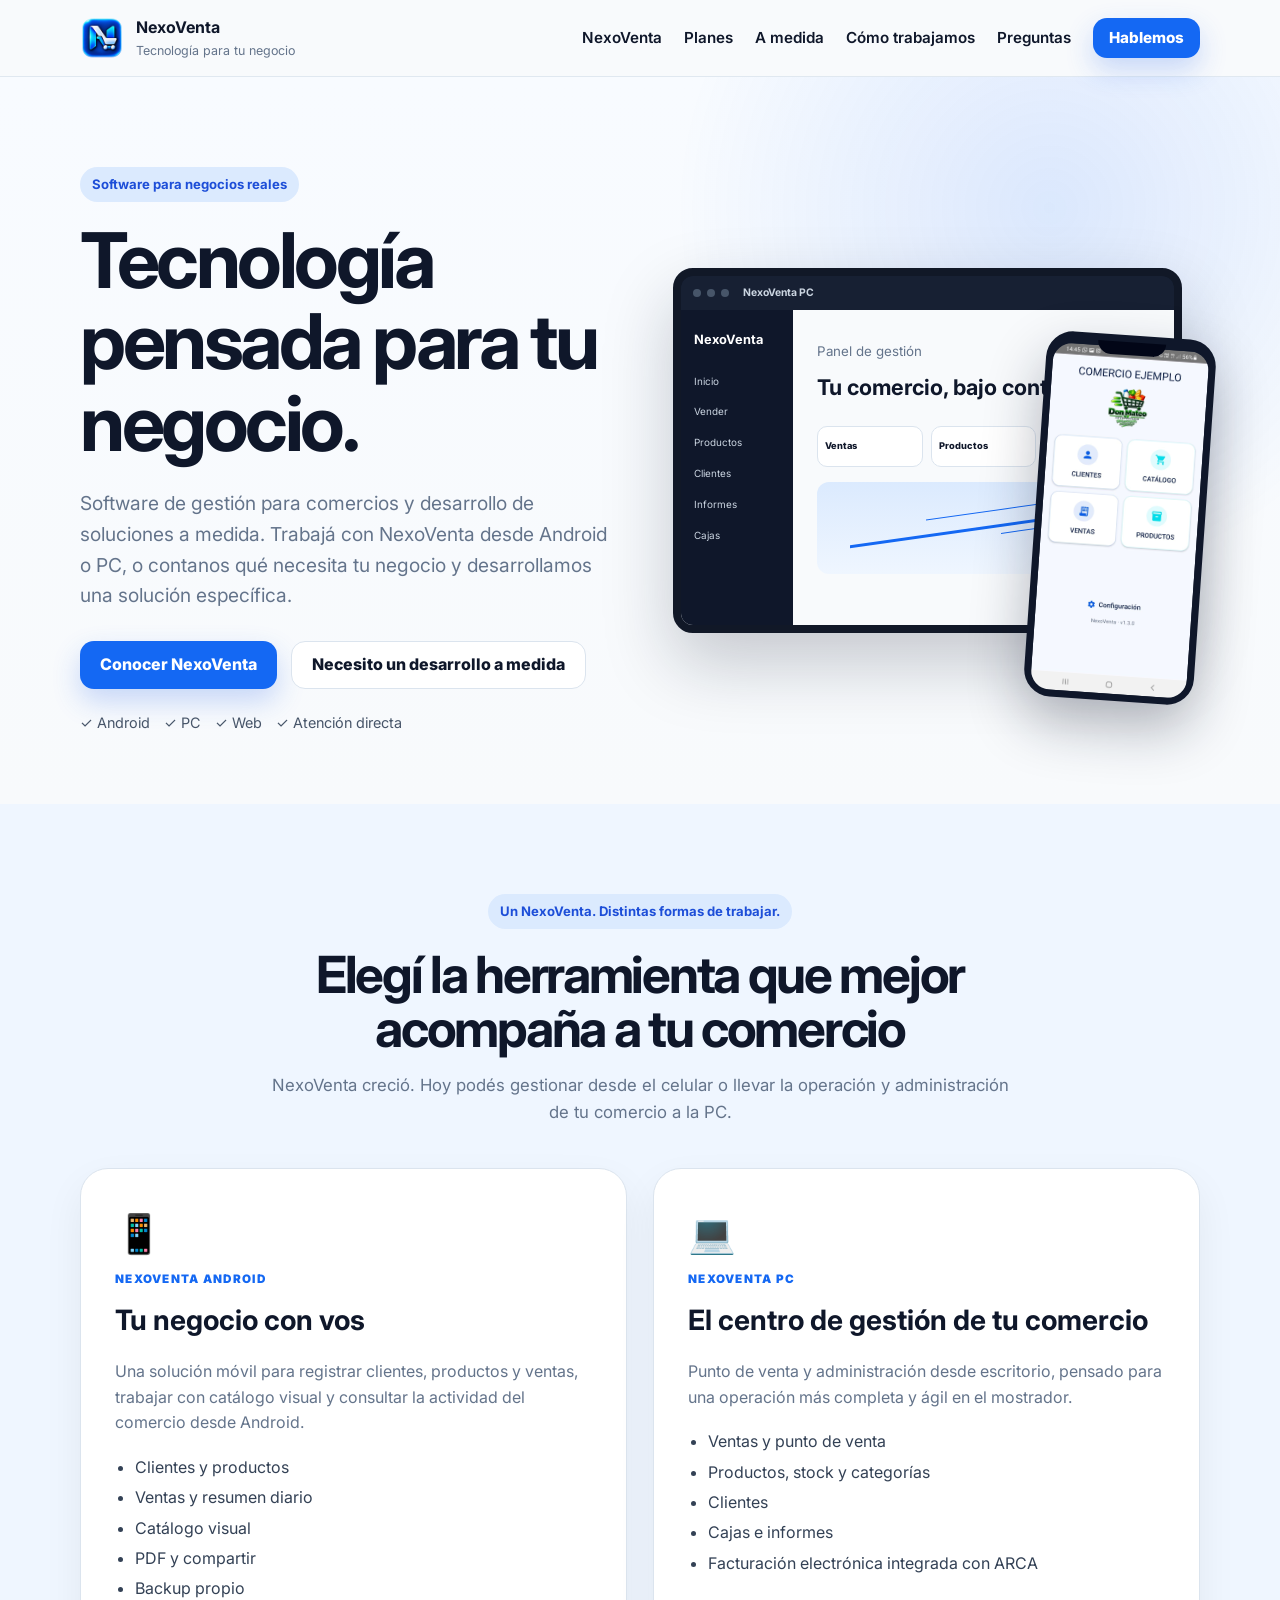
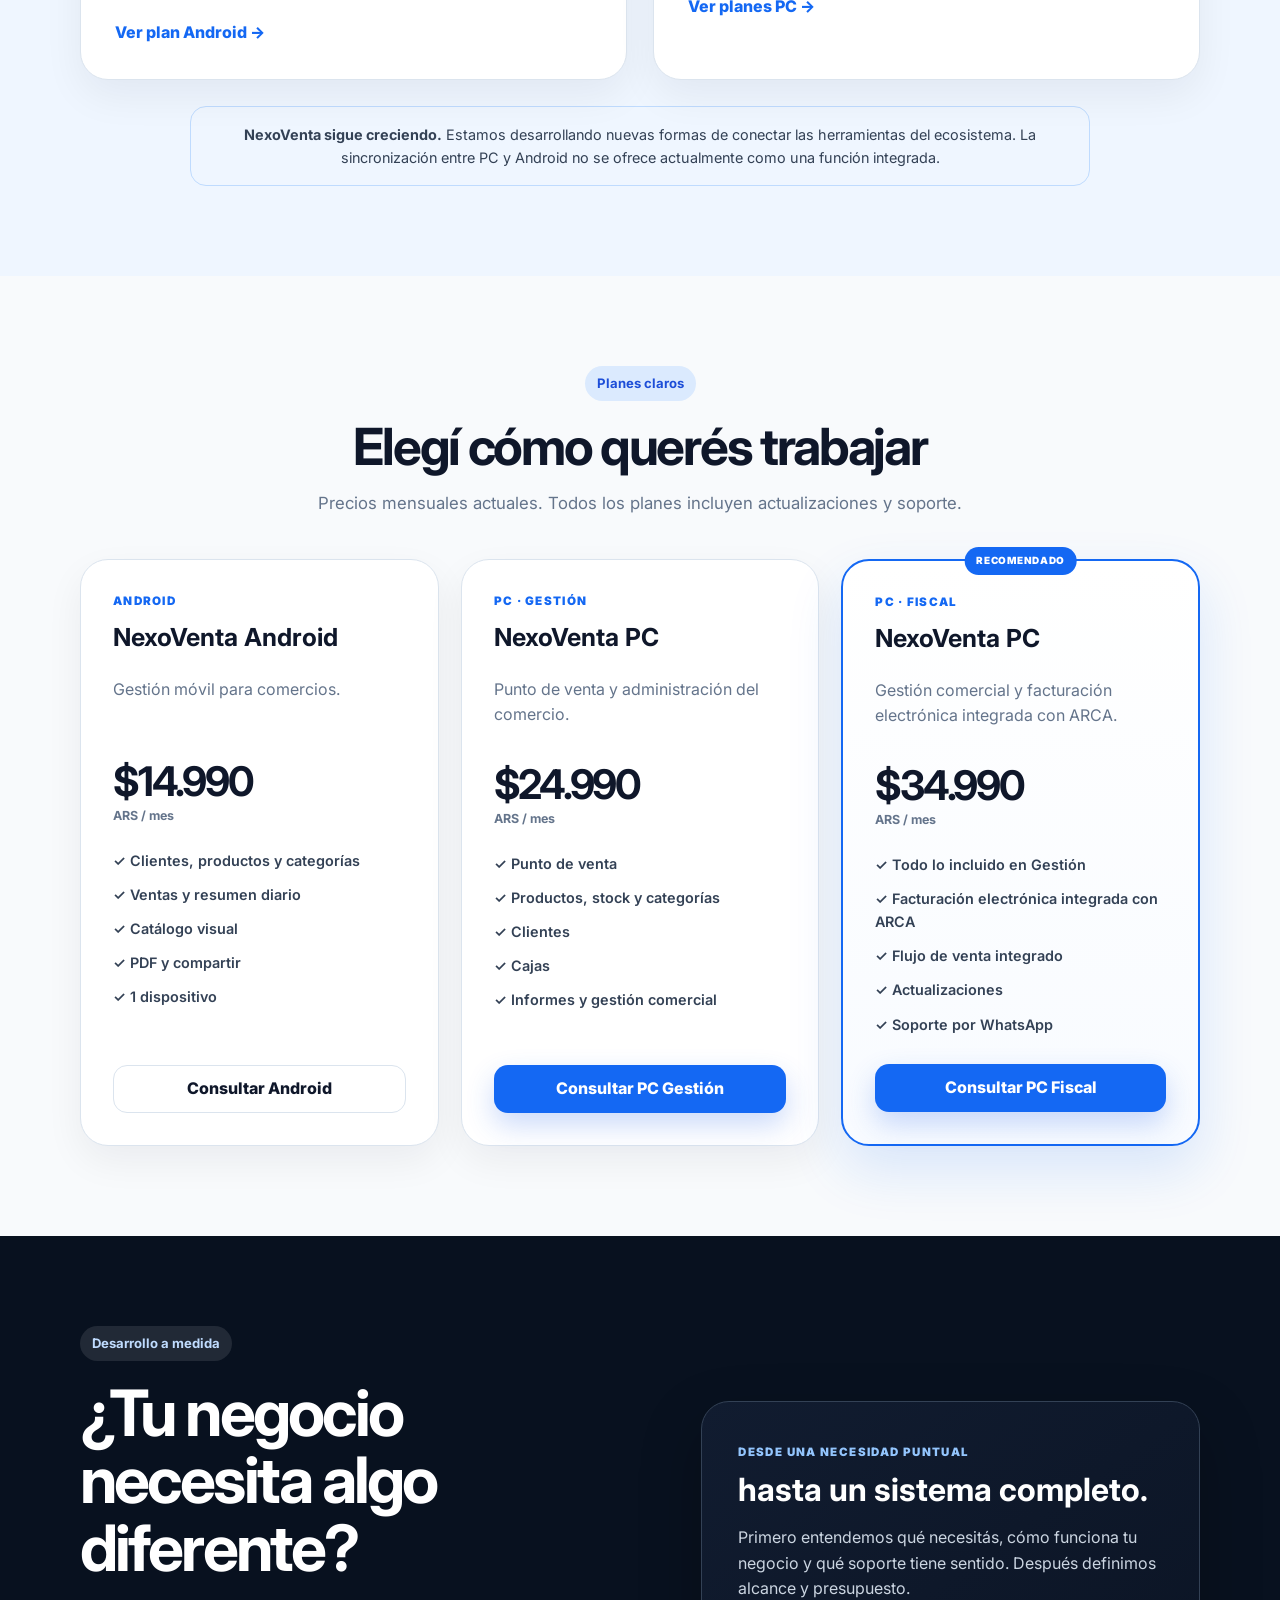
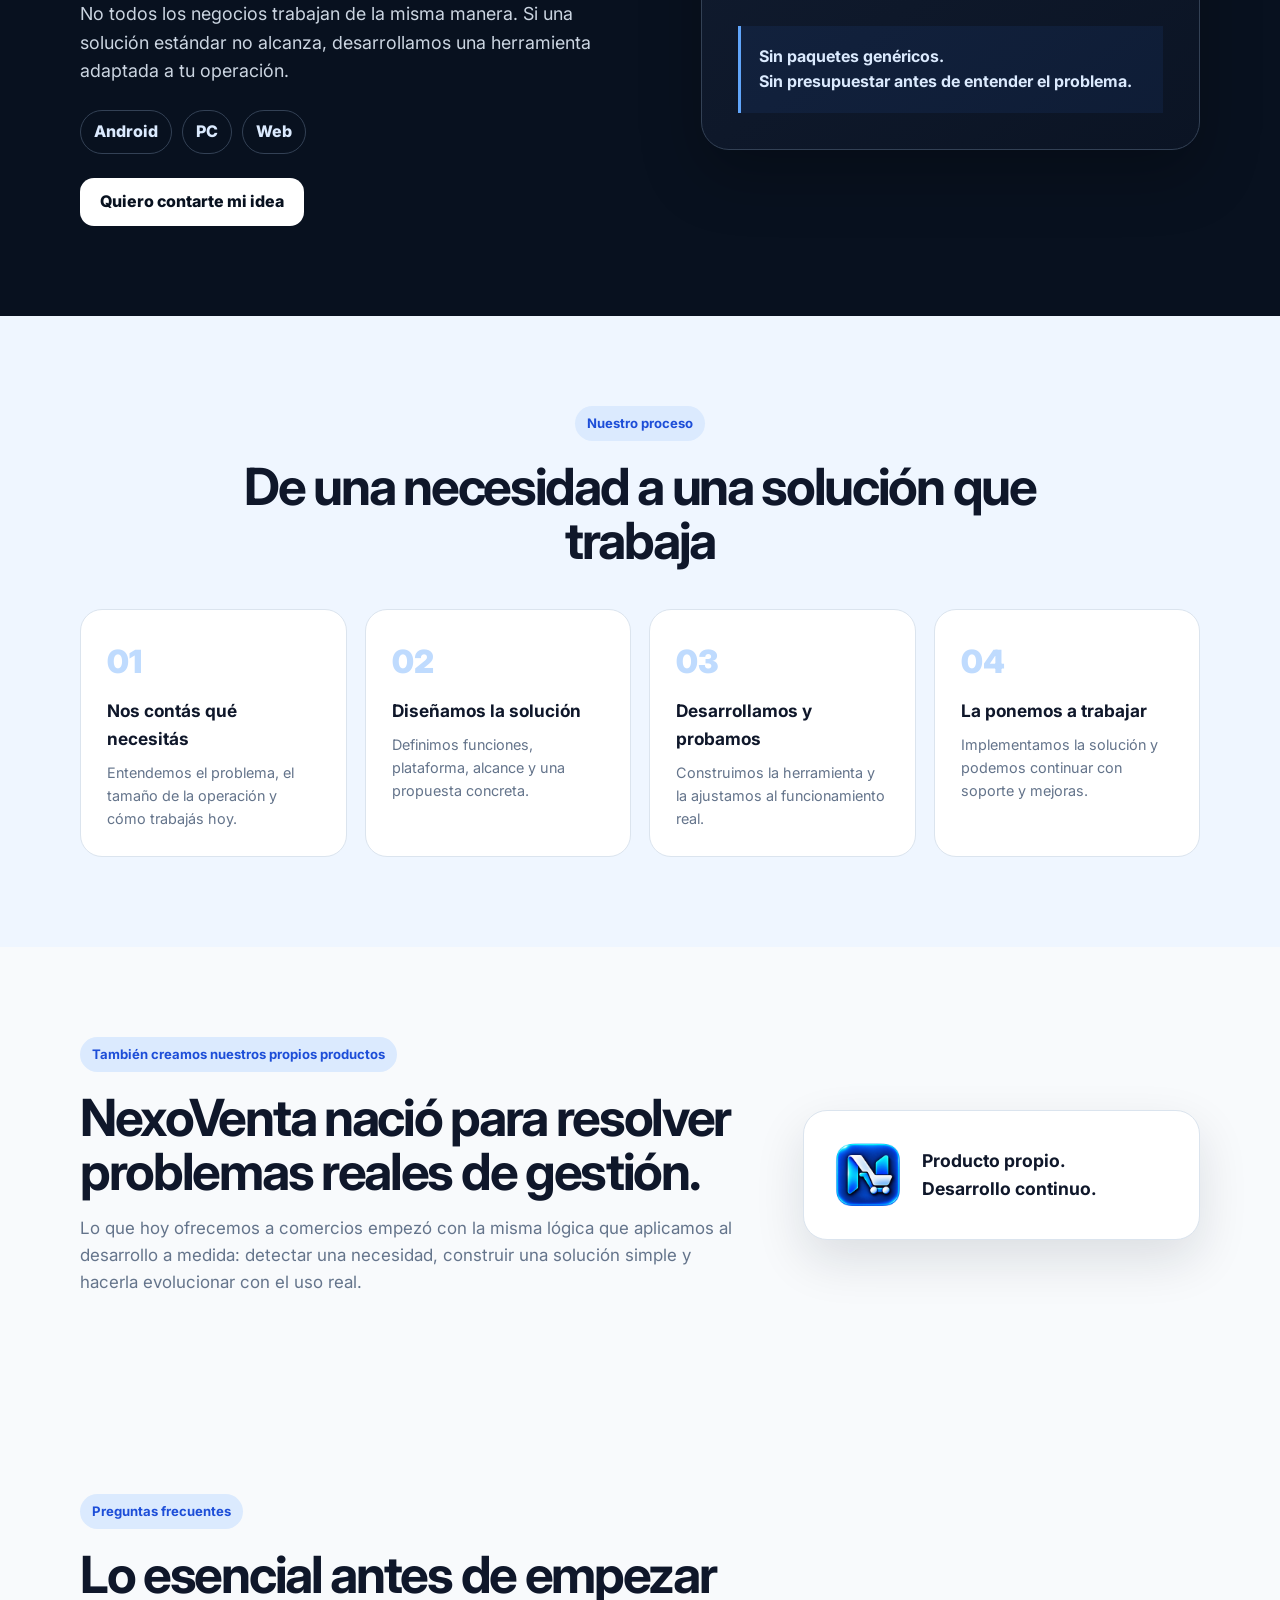
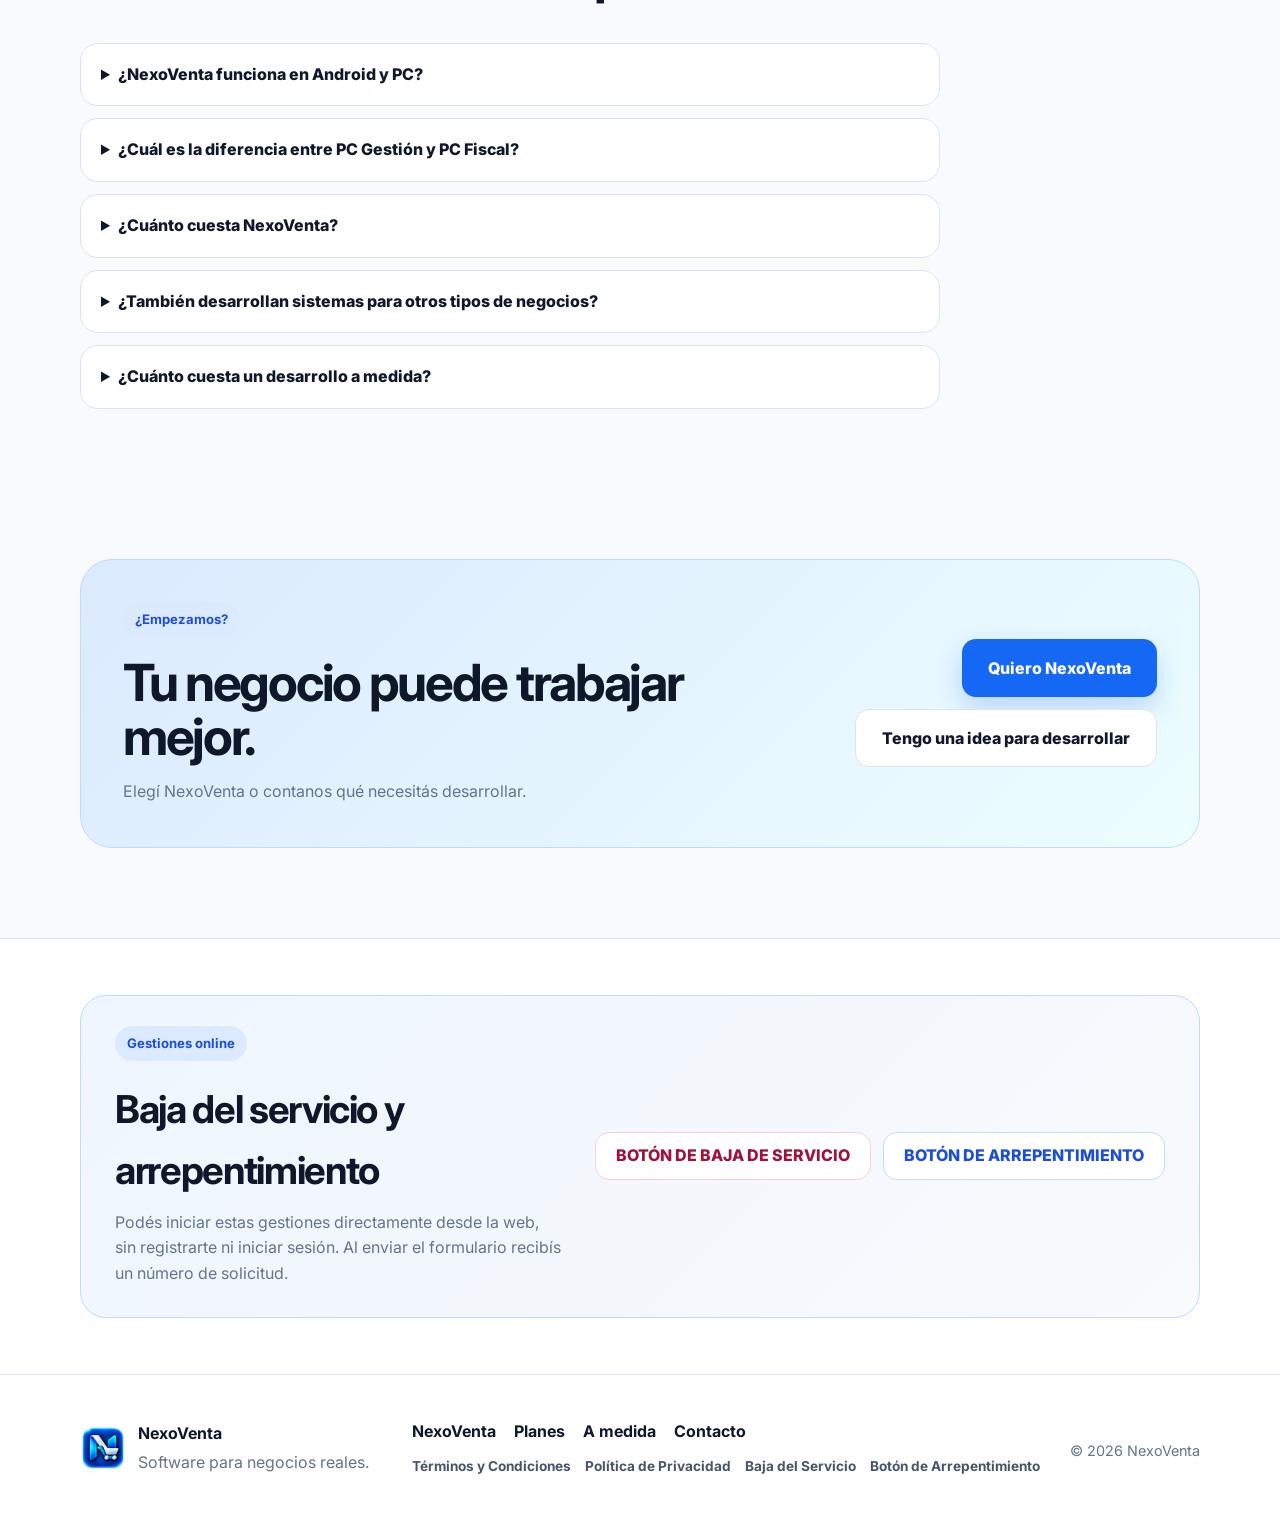
==== commit 0b56d872: "V2.1 — Facturación y posicionamiento SEO" ====
--- a/index.html
+++ b/index.html
@@ -3,8 +3,19 @@
 <head>
   <meta charset="utf-8" />
   <meta name="viewport" content="width=device-width, initial-scale=1" />
-  <title>NexoVenta | Software para comercios y desarrollo a medida</title>
-  <meta name="description" content="NexoVenta ofrece software de gestión para comercios en Android y PC, además de desarrollo de soluciones a medida para negocios." />
+  <title>Software de ventas, stock y facturación electrónica | NexoVenta</title>
+  <meta name="description" content="NexoVenta: software para comercios en Argentina. Gestión de ventas y stock, app Android y versión PC con facturación electrónica integrada con ARCA." />
+  <link rel="canonical" href="https://nexoventa.com.ar/" />
+  <meta name="robots" content="index, follow" />
+  <meta property="og:type" content="website" />
+  <meta property="og:locale" content="es_AR" />
+  <meta property="og:site_name" content="NexoVenta" />
+  <meta property="og:title" content="NexoVenta | Ventas, stock y facturación electrónica" />
+  <meta property="og:description" content="Sistema de gestión para comercios: ventas y stock, Android y PC con facturación electrónica integrada con ARCA." />
+  <meta property="og:url" content="https://nexoventa.com.ar/" />
+  <meta property="og:image" content="https://nexoventa.com.ar/assets/nexoventa-logo.png" />
+  <meta name="twitter:card" content="summary_large_image" />
+  <script type="application/ld+json">{"@context":"https://schema.org","@graph":[{"@type":"Organization","@id":"https://nexoventa.com.ar/#organizacion","name":"NexoVenta","url":"https://nexoventa.com.ar/","logo":"https://nexoventa.com.ar/assets/nexoventa-logo.png","sameAs":["https://www.instagram.com/nexoventa.ar/"],"description":"Software de gestión comercial para comercios y desarrollo de soluciones a medida en Argentina."},{"@type":"SoftwareApplication","@id":"https://nexoventa.com.ar/#android","name":"NexoVenta Android","applicationCategory":"BusinessApplication","operatingSystem":"Android","url":"https://nexoventa.com.ar/","image":"https://nexoventa.com.ar/assets/nexoventa-principal.jpg","description":"Aplicación Android para gestión comercial: clientes, productos, ventas y catálogo visual.","offers":{"@type":"Offer","price":"14990","priceCurrency":"ARS","description":"Precio mensual publicado en el sitio, por dispositivo."}},{"@type":"SoftwareApplication","@id":"https://nexoventa.com.ar/#pc-fiscal","name":"NexoVenta PC Fiscal","applicationCategory":"BusinessApplication","operatingSystem":"Windows","url":"https://nexoventa.com.ar/#plan-pc","description":"Software de gestión comercial para PC con ventas, stock, clientes, cajas, informes y facturación electrónica integrada con ARCA.","offers":{"@type":"Offer","price":"34990","priceCurrency":"ARS","description":"Abono mensual de PC Fiscal publicado en la web."}},{"@type":"WebSite","@id":"https://nexoventa.com.ar/#sitio","url":"https://nexoventa.com.ar/","name":"NexoVenta","inLanguage":"es-AR","publisher":{"@id":"https://nexoventa.com.ar/#organizacion"}}]}</script>
   <meta name="theme-color" content="#0f172a" />
   <link rel="preconnect" href="https://fonts.googleapis.com">
   <link rel="preconnect" href="https://fonts.gstatic.com" crossorigin>
@@ -65,7 +76,7 @@
       <div class="section-heading center-heading"><span class="eyebrow">Un NexoVenta. Distintas formas de trabajar.</span><h2>Elegí la herramienta que mejor acompaña a tu comercio</h2><p>NexoVenta creció. Hoy podés gestionar desde el celular o llevar la operación y administración de tu comercio a la PC.</p></div>
       <div class="platform-grid">
         <article class="platform-card android-card"><div class="platform-icon">📱</div><span class="platform-label">NEXOVENTA ANDROID</span><h3>Tu negocio con vos</h3><p>Una solución móvil para registrar clientes, productos y ventas, trabajar con catálogo visual y consultar la actividad del comercio desde Android.</p><ul><li>Clientes y productos</li><li>Ventas y resumen diario</li><li>Catálogo visual</li><li>PDF y compartir</li><li>Backup propio</li></ul><a class="text-link" href="#plan-android">Ver plan Android →</a></article>
-        <article class="platform-card pc-card"><div class="platform-icon">💻</div><span class="platform-label">NEXOVENTA PC</span><h3>El centro de gestión de tu comercio</h3><p>Punto de venta y administración desde escritorio, pensado para una operación más completa y ágil en el mostrador.</p><ul><li>Ventas y punto de venta</li><li>Productos, stock y categorías</li><li>Clientes</li><li>Cajas e informes</li><li>Plan Fiscal con facturación ARCA</li></ul><a class="text-link" href="#plan-pc">Ver planes PC →</a></article>
+        <article class="platform-card pc-card"><div class="platform-icon">💻</div><span class="platform-label">NEXOVENTA PC</span><h3>El centro de gestión de tu comercio</h3><p>Punto de venta y administración desde escritorio, pensado para una operación más completa y ágil en el mostrador.</p><ul><li>Ventas y punto de venta</li><li>Productos, stock y categorías</li><li>Clientes</li><li>Cajas e informes</li><li>Facturación electrónica integrada con ARCA</li></ul><a class="text-link" href="#plan-pc">Ver planes PC →</a></article>
       </div>
       <p class="integration-note"><strong>NexoVenta sigue creciendo.</strong> Estamos desarrollando nuevas formas de conectar las herramientas del ecosistema. La sincronización entre PC y Android no se ofrece actualmente como una función integrada.</p>
     </div>
@@ -77,7 +88,7 @@
       <div class="plans-grid">
         <article class="plan-card" id="plan-android"><span class="plan-kicker">ANDROID</span><h3>NexoVenta Android</h3><p class="plan-desc">Gestión móvil para comercios.</p><div class="plan-price"><strong>$14.990</strong><span>ARS / mes</span></div><ul><li>✓ Clientes, productos y categorías</li><li>✓ Ventas y resumen diario</li><li>✓ Catálogo visual</li><li>✓ PDF y compartir</li><li>✓ 1 dispositivo</li></ul><a class="btn btn-secondary plan-btn" href="https://wa.me/5493329608566?text=Hola%20%F0%9F%91%8B%20Vi%20NexoVenta%20Android%20en%20la%20web%20y%20quiero%20m%C3%A1s%20informaci%C3%B3n." target="_blank" rel="noopener">Consultar Android</a></article>
         <article class="plan-card" id="plan-pc"><span class="plan-kicker">PC · GESTIÓN</span><h3>NexoVenta PC</h3><p class="plan-desc">Punto de venta y administración del comercio.</p><div class="plan-price"><strong>$24.990</strong><span>ARS / mes</span></div><ul><li>✓ Punto de venta</li><li>✓ Productos, stock y categorías</li><li>✓ Clientes</li><li>✓ Cajas</li><li>✓ Informes y gestión comercial</li></ul><a class="btn btn-primary plan-btn" href="https://wa.me/5493329608566?text=Hola%20%F0%9F%91%8B%20Vi%20el%20plan%20NexoVenta%20PC%20Gesti%C3%B3n%20en%20la%20web%20y%20quiero%20m%C3%A1s%20informaci%C3%B3n." target="_blank" rel="noopener">Consultar PC Gestión</a></article>
-        <article class="plan-card featured-plan fiscal-plan"><span class="recommended">RECOMENDADO</span><span class="plan-kicker">PC · FISCAL</span><h3>NexoVenta PC</h3><p class="plan-desc">Todo Gestión + facturación electrónica ARCA.</p><div class="plan-price"><strong>$34.990</strong><span>ARS / mes</span></div><ul><li>✓ Todo lo incluido en Gestión</li><li>✓ Facturación electrónica ARCA</li><li>✓ Flujo de venta integrado</li><li>✓ Actualizaciones</li><li>✓ Soporte por WhatsApp</li></ul><a class="btn btn-primary plan-btn" href="https://wa.me/5493329608566?text=Hola%20%F0%9F%91%8B%20Vi%20el%20plan%20NexoVenta%20PC%20Fiscal%20con%20facturaci%C3%B3n%20ARCA%20y%20quiero%20m%C3%A1s%20informaci%C3%B3n." target="_blank" rel="noopener">Consultar PC Fiscal</a></article>
+        <article class="plan-card featured-plan fiscal-plan"><span class="recommended">RECOMENDADO</span><span class="plan-kicker">PC · FISCAL</span><h3>NexoVenta PC</h3><p class="plan-desc">Gestión comercial y facturación electrónica integrada con ARCA.</p><div class="plan-price"><strong>$34.990</strong><span>ARS / mes</span></div><ul><li>✓ Todo lo incluido en Gestión</li><li>✓ Facturación electrónica integrada con ARCA</li><li>✓ Flujo de venta integrado</li><li>✓ Actualizaciones</li><li>✓ Soporte por WhatsApp</li></ul><a class="btn btn-primary plan-btn" href="https://wa.me/5493329608566?text=Hola%20%F0%9F%91%8B%20Vi%20el%20plan%20NexoVenta%20PC%20Fiscal%20con%20facturaci%C3%B3n%20ARCA%20y%20quiero%20m%C3%A1s%20informaci%C3%B3n." target="_blank" rel="noopener">Consultar PC Fiscal</a></article>
       </div>
     </div>
   </section>
@@ -104,7 +115,7 @@
 
   <section class="section" id="faq"><div class="container"><div class="section-heading"><span class="eyebrow">Preguntas frecuentes</span><h2>Lo esencial antes de empezar</h2></div><div class="faq-list">
     <details><summary>¿NexoVenta funciona en Android y PC?</summary><p>Sí. NexoVenta cuenta con soluciones para Android y PC. Actualmente se comercializan como herramientas independientes; la sincronización entre ambas no forma parte de las funciones ofrecidas hoy.</p></details>
-    <details><summary>¿Cuál es la diferencia entre PC Gestión y PC Fiscal?</summary><p>PC Fiscal incluye todo lo del plan Gestión y suma facturación electrónica integrada con ARCA.</p></details>
+    <details><summary>¿Cuál es la diferencia entre PC Gestión y PC Fiscal?</summary><p>PC Fiscal incluye las funciones de PC Gestión y facturación electrónica integrada con ARCA. Consultanos por los requisitos de habilitación y puesta en marcha.</p></details>
     <details><summary>¿Cuánto cuesta NexoVenta?</summary><p>Android cuesta $14.990 ARS/mes, PC Gestión $24.990 ARS/mes y PC Fiscal $34.990 ARS/mes.</p></details>
     <details><summary>¿También desarrollan sistemas para otros tipos de negocios?</summary><p>Sí. Realizamos desarrollos a medida para necesidades que requieren una solución específica en Android, PC, web o una combinación según el proyecto.</p></details>
     <details><summary>¿Cuánto cuesta un desarrollo a medida?</summary><p>Se cotiza según el alcance. Primero relevamos la necesidad, funciones, dimensión del proyecto y plataforma; después preparamos una propuesta y presupuesto.</p></details>
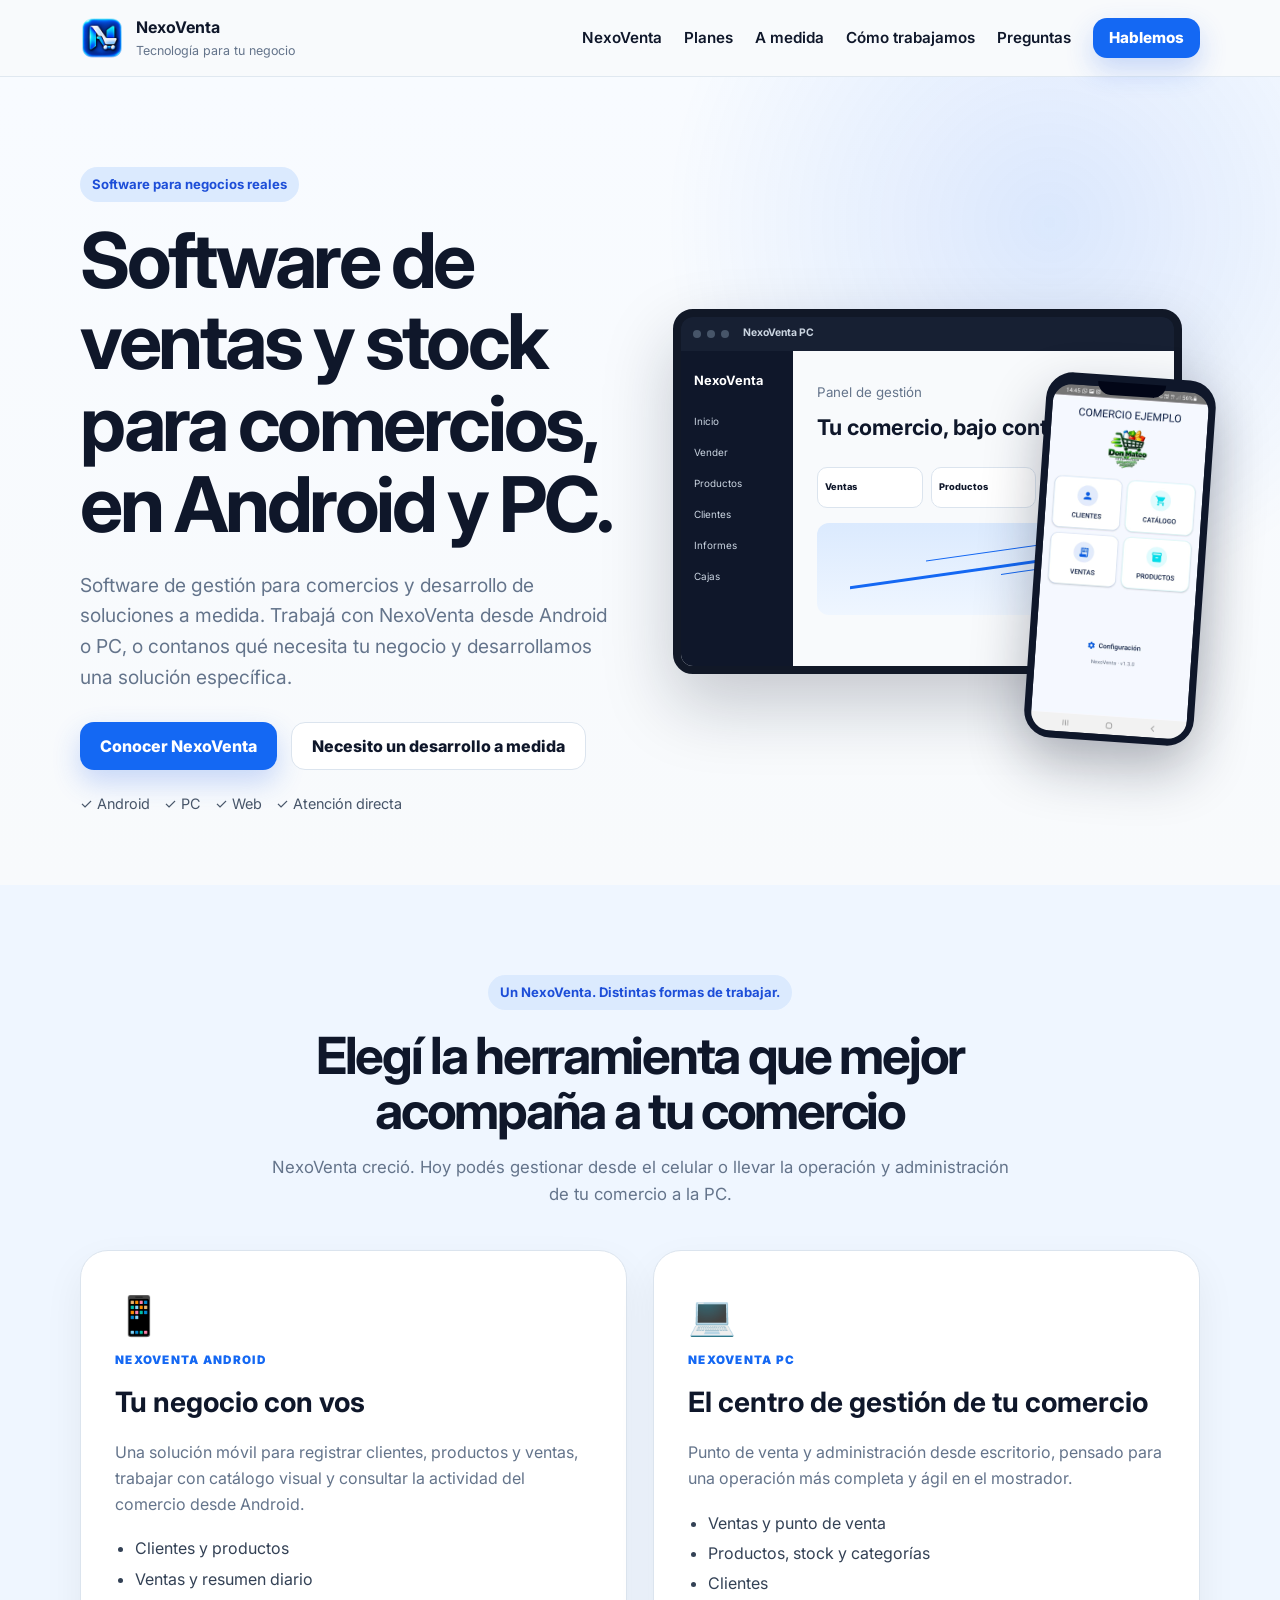
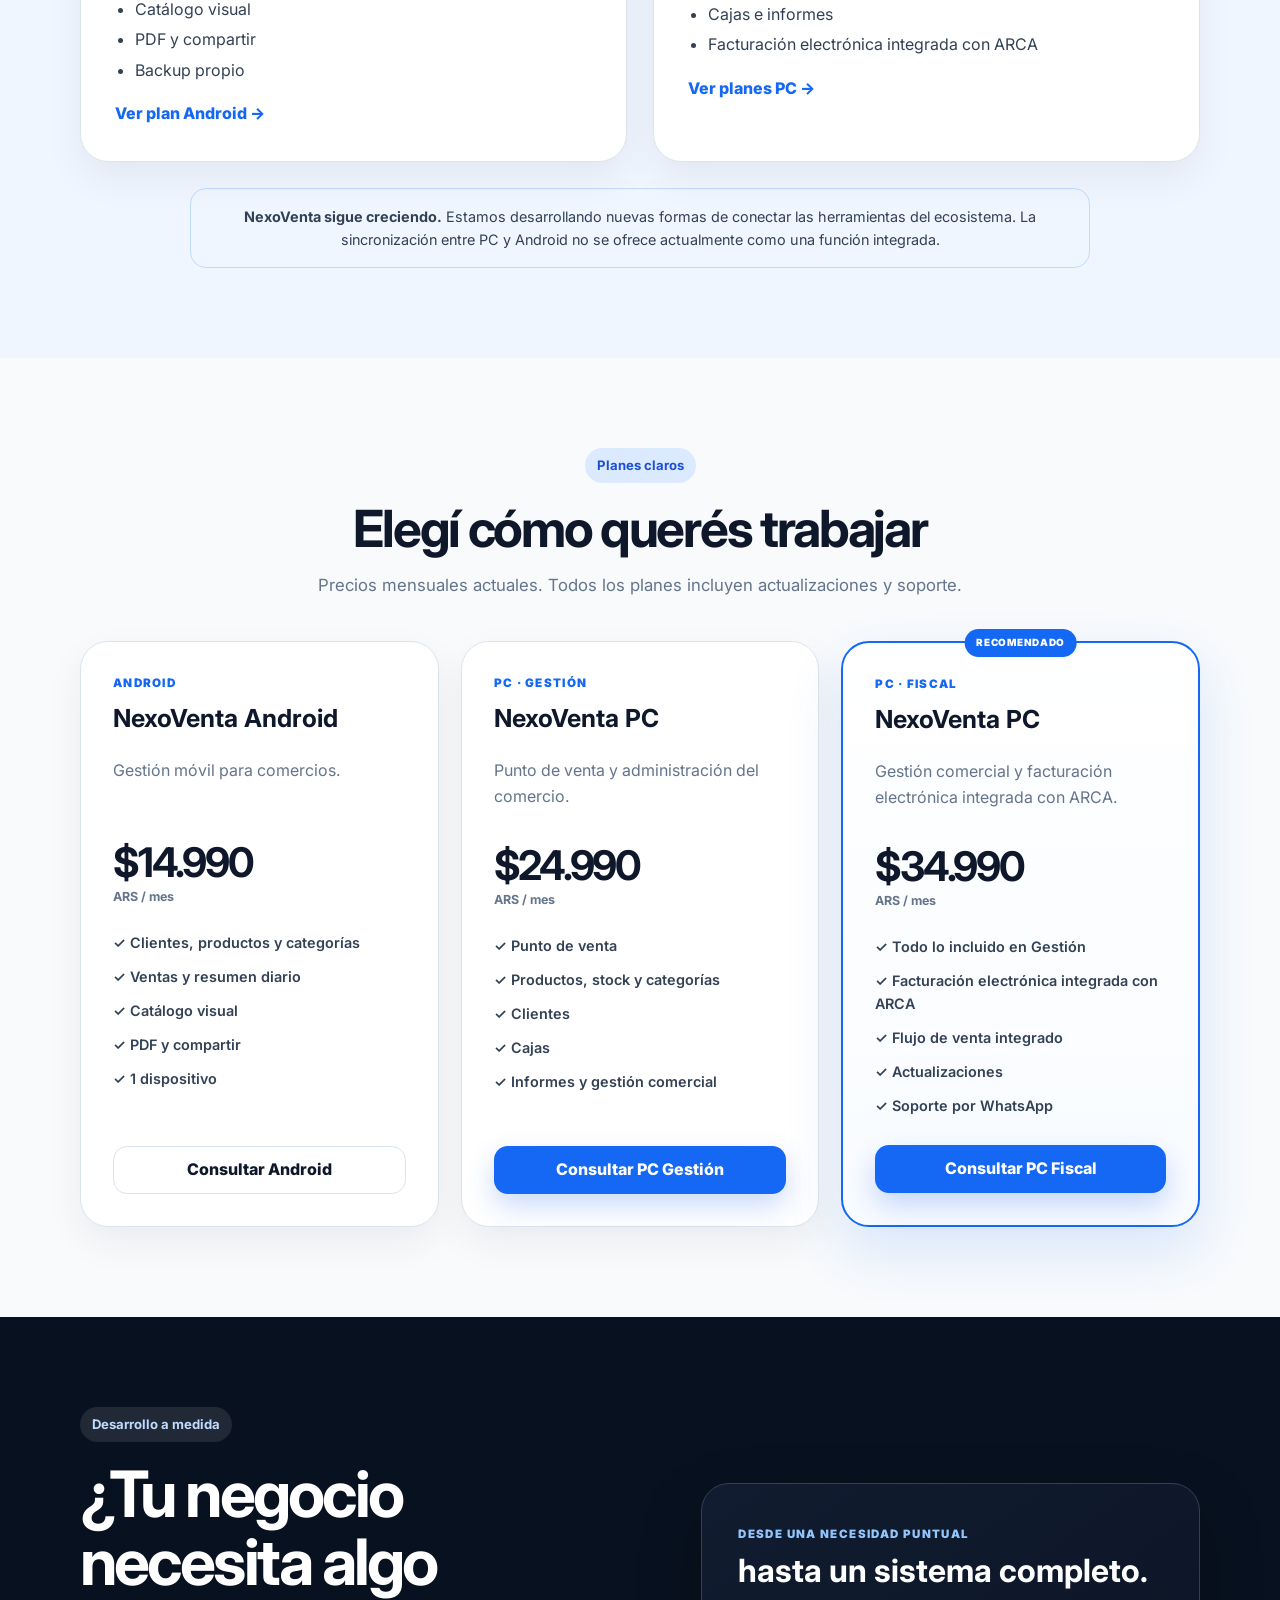
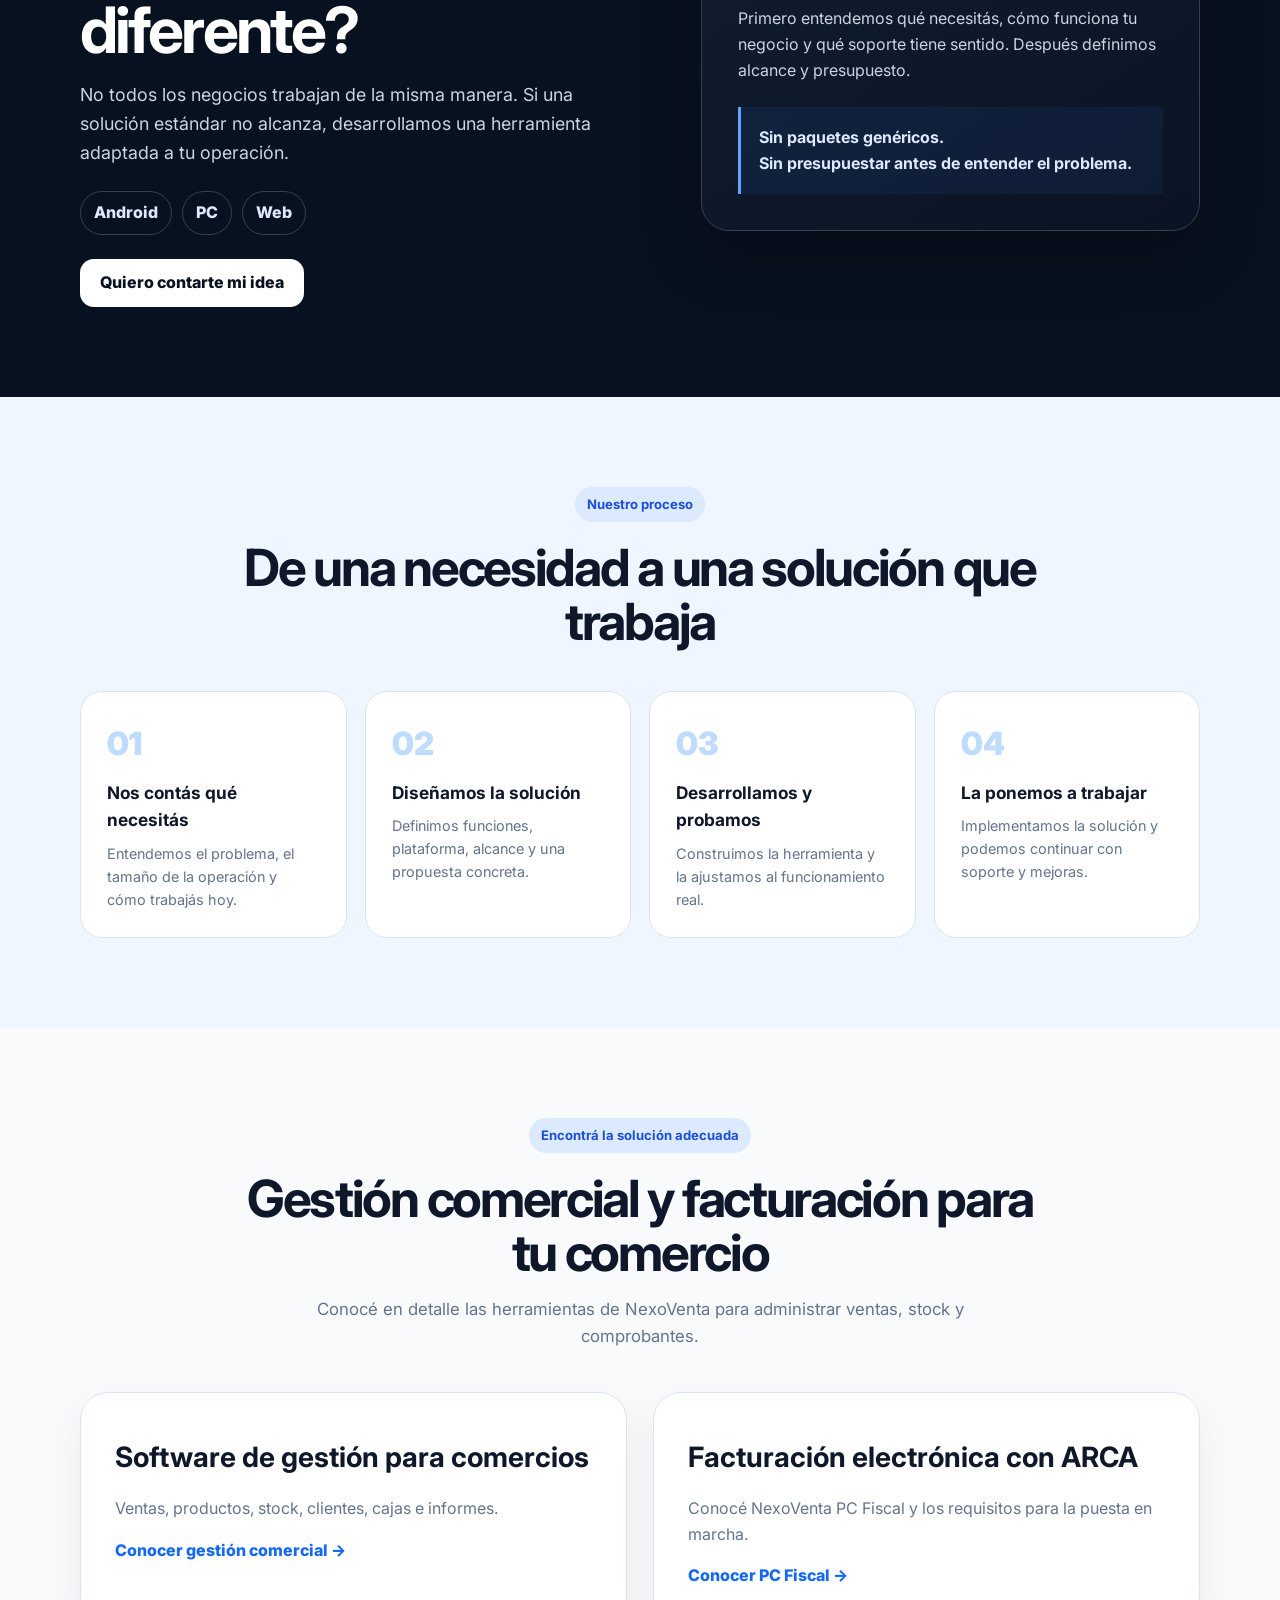
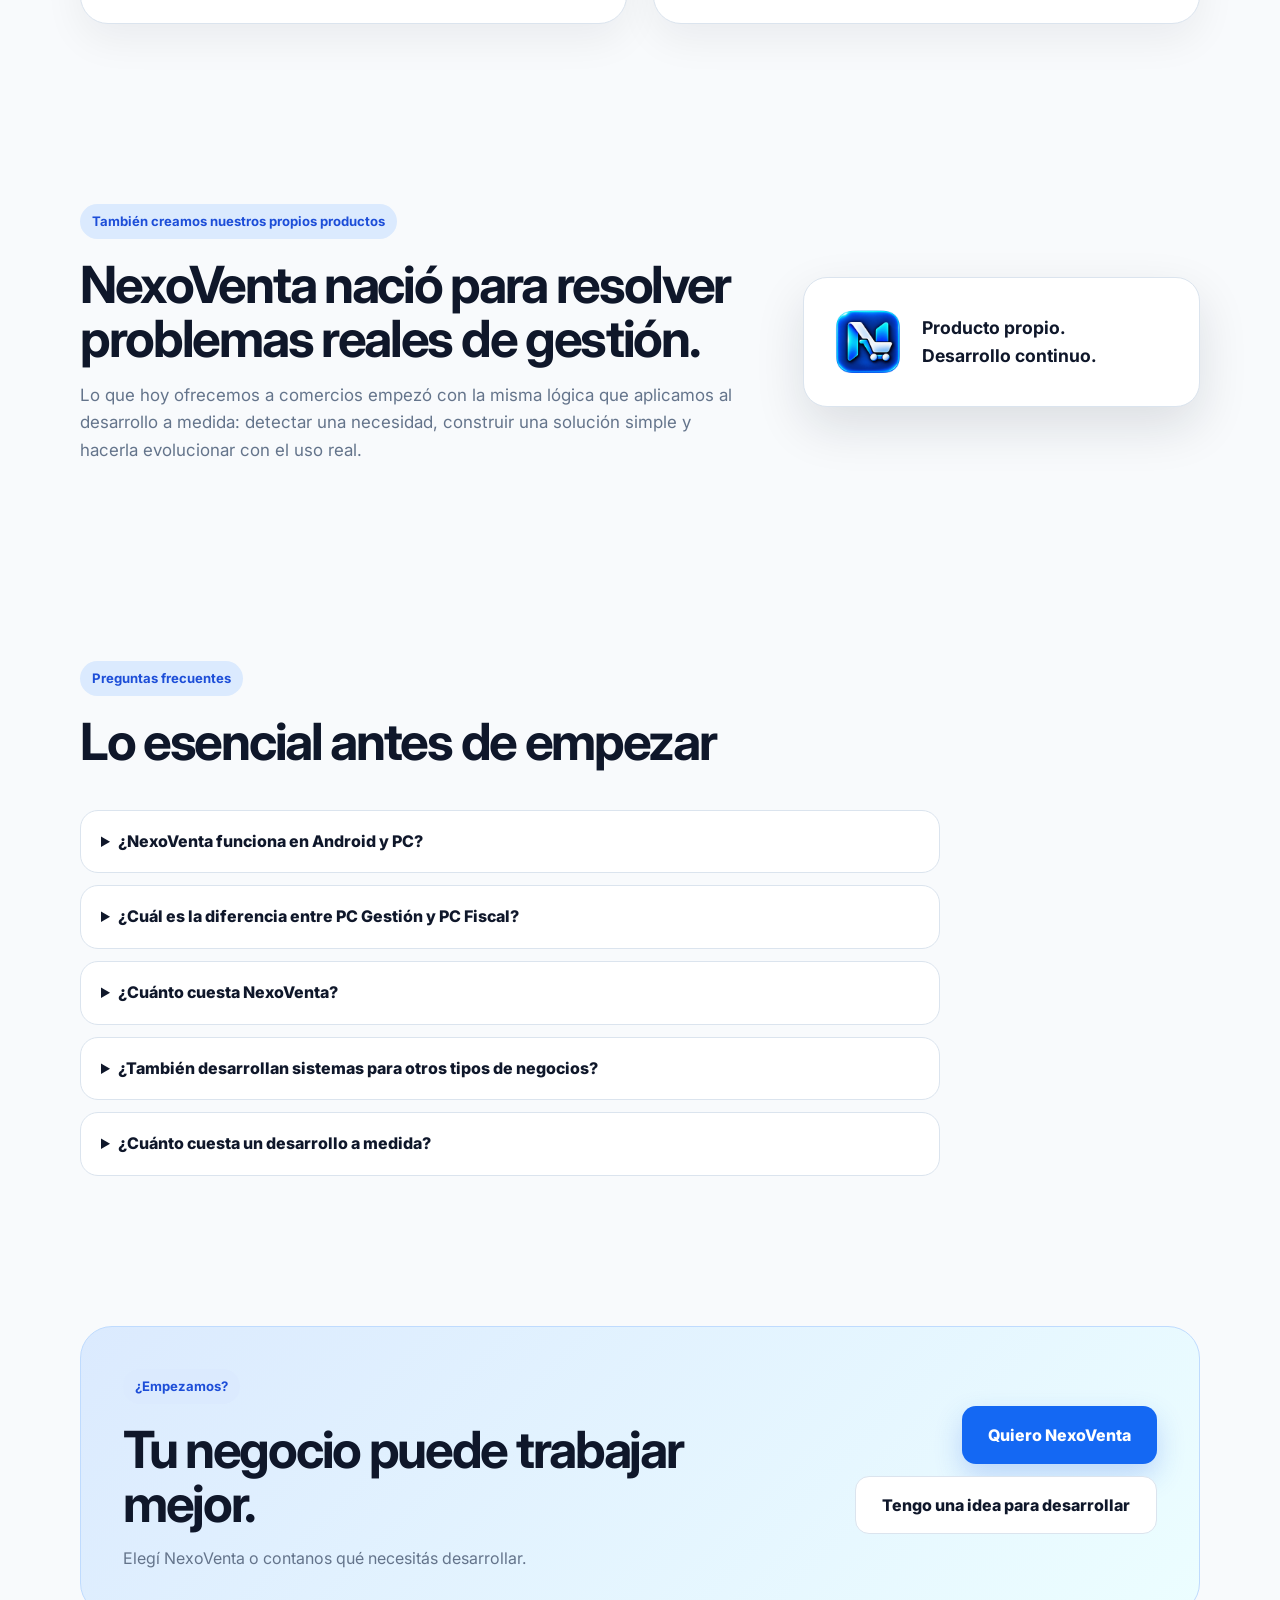
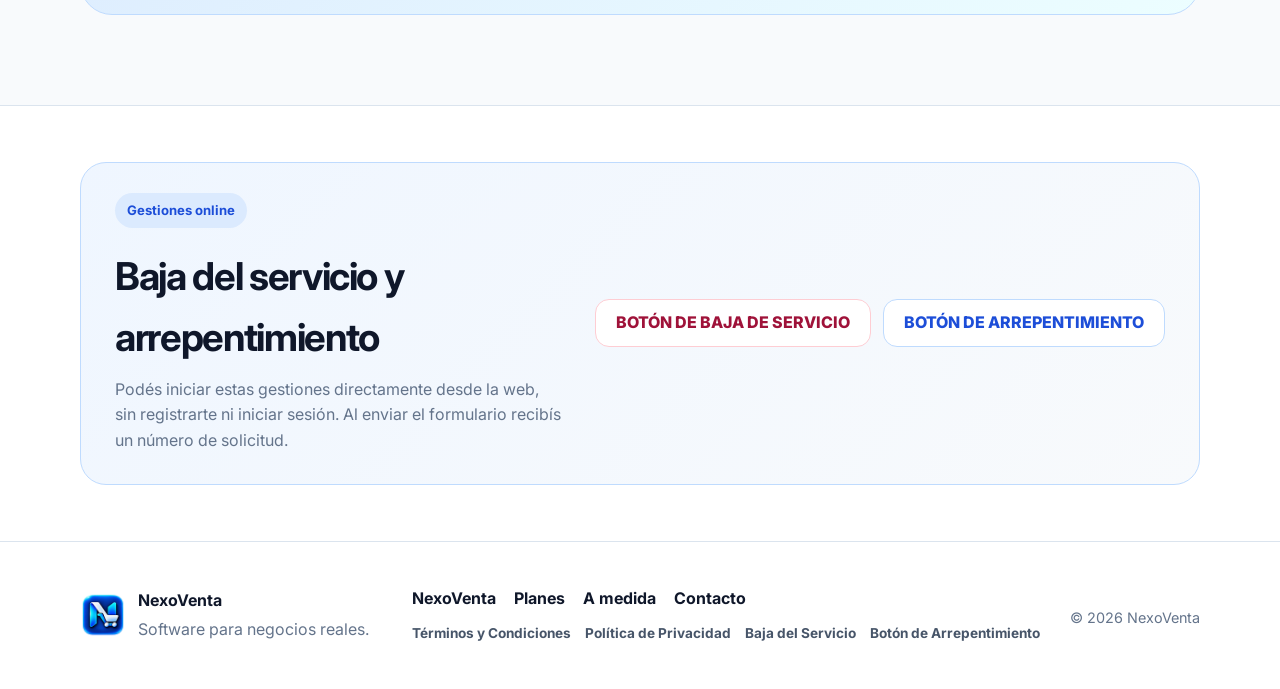
==== commit bb2b8ff0: "v2.2 - SEO: páginas de gestión y facturación ARCA" ====
--- a/index.html
+++ b/index.html
@@ -50,7 +50,7 @@
     <div class="container hero-grid hero-grid-v2">
       <div class="hero-copy">
         <span class="eyebrow">Software para negocios reales</span>
-        <h1>Tecnología pensada para tu negocio.</h1>
+        <h1>Software de ventas y stock para comercios, en Android y PC.</h1>
         <p class="lead">Software de gestión para comercios y desarrollo de soluciones a medida. Trabajá con NexoVenta desde Android o PC, o contanos qué necesita tu negocio y desarrollamos una solución específica.</p>
         <div class="hero-actions">
           <a class="btn btn-primary" href="#producto">Conocer NexoVenta</a>
@@ -109,6 +109,7 @@
     </div></div>
   </section>
 
+  <section class="section" aria-labelledby="soluciones-seo"><div class="container"><div class="section-heading center-heading"><span class="eyebrow">Encontrá la solución adecuada</span><h2 id="soluciones-seo">Gestión comercial y facturación para tu comercio</h2><p>Conocé en detalle las herramientas de NexoVenta para administrar ventas, stock y comprobantes.</p></div><div class="platform-grid"><article class="platform-card"><h3>Software de gestión para comercios</h3><p>Ventas, productos, stock, clientes, cajas e informes.</p><a class="text-link" href="software-gestion-comercios.html">Conocer gestión comercial →</a></article><article class="platform-card"><h3>Facturación electrónica con ARCA</h3><p>Conocé NexoVenta PC Fiscal y los requisitos para la puesta en marcha.</p><a class="text-link" href="facturacion-electronica-arca.html">Conocer PC Fiscal →</a></article></div></div></section>
   <section class="section product-story">
     <div class="container story-grid"><div><span class="eyebrow">También creamos nuestros propios productos</span><h2>NexoVenta nació para resolver problemas reales de gestión.</h2><p>Lo que hoy ofrecemos a comercios empezó con la misma lógica que aplicamos al desarrollo a medida: detectar una necesidad, construir una solución simple y hacerla evolucionar con el uso real.</p></div><div class="story-badge"><img src="assets/nexoventa-logo.png" alt="NexoVenta"><strong>Producto propio.<br>Desarrollo continuo.</strong></div></div>
   </section>
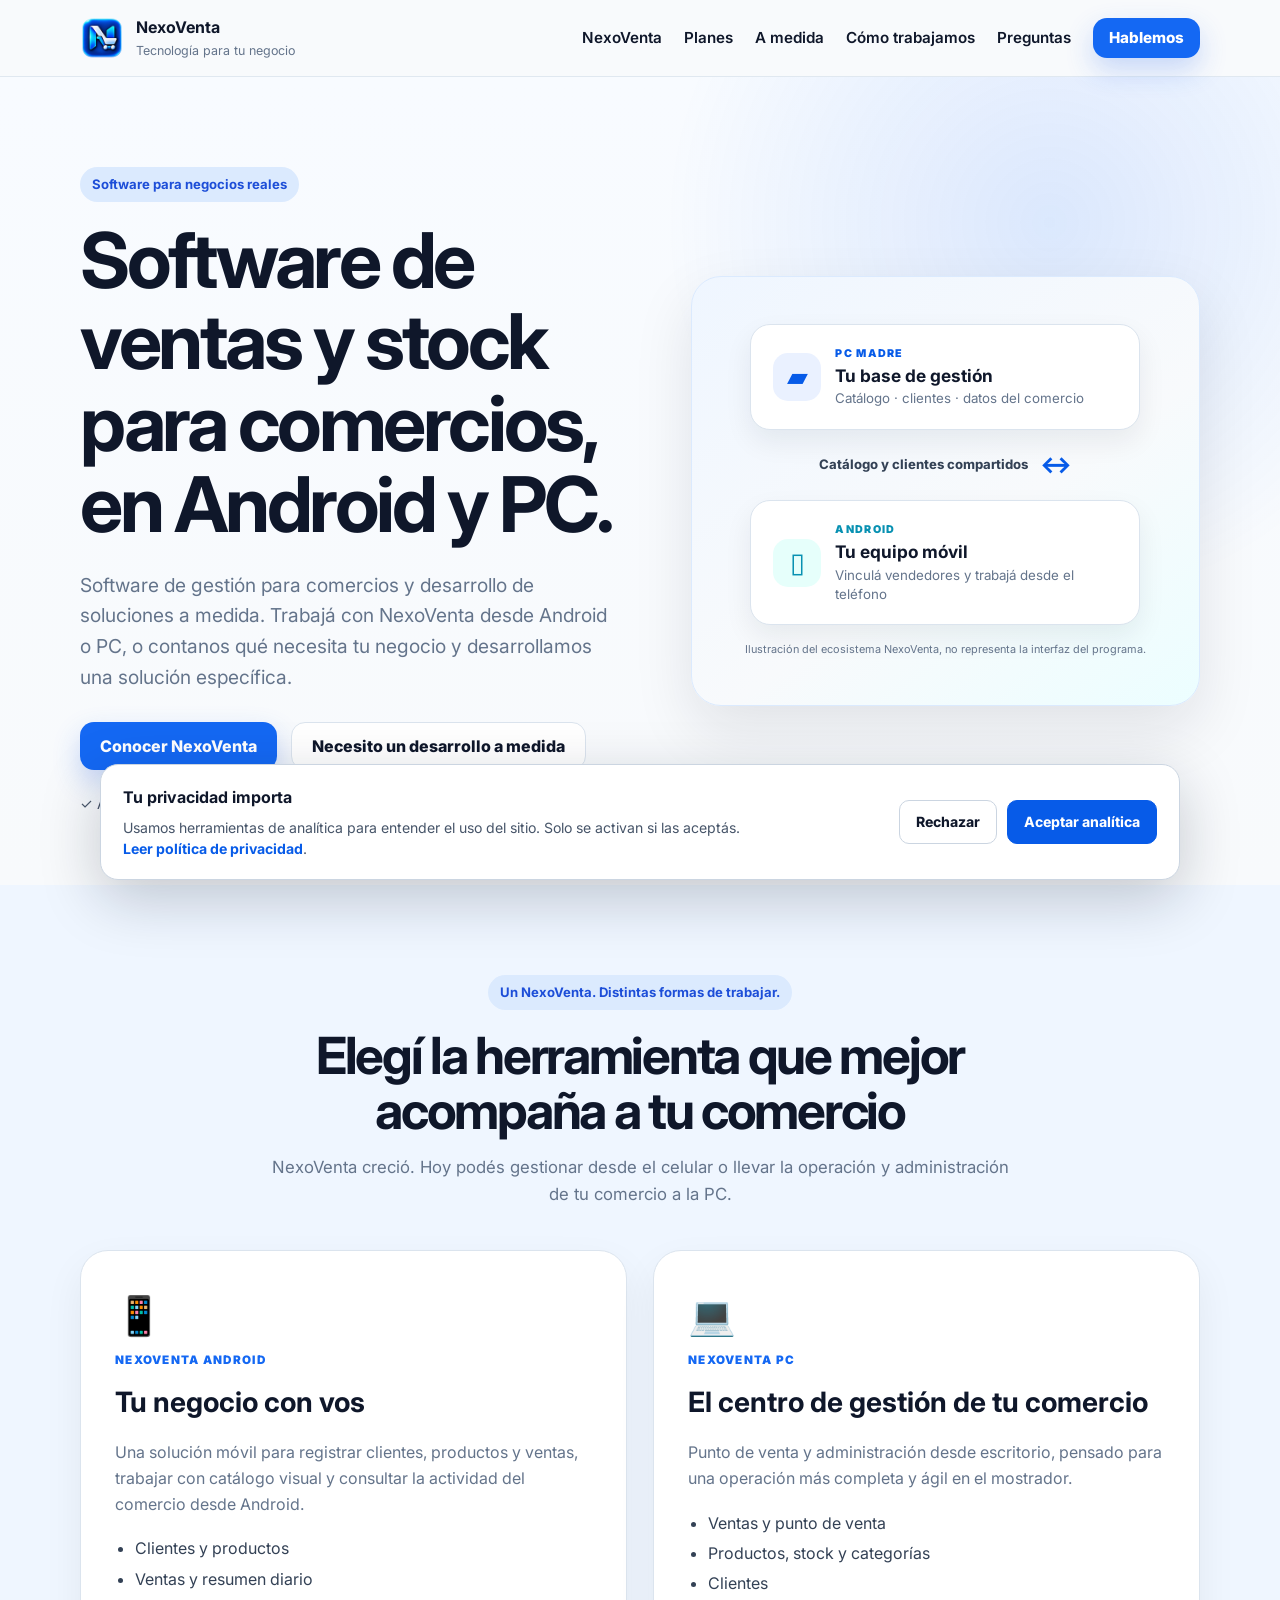
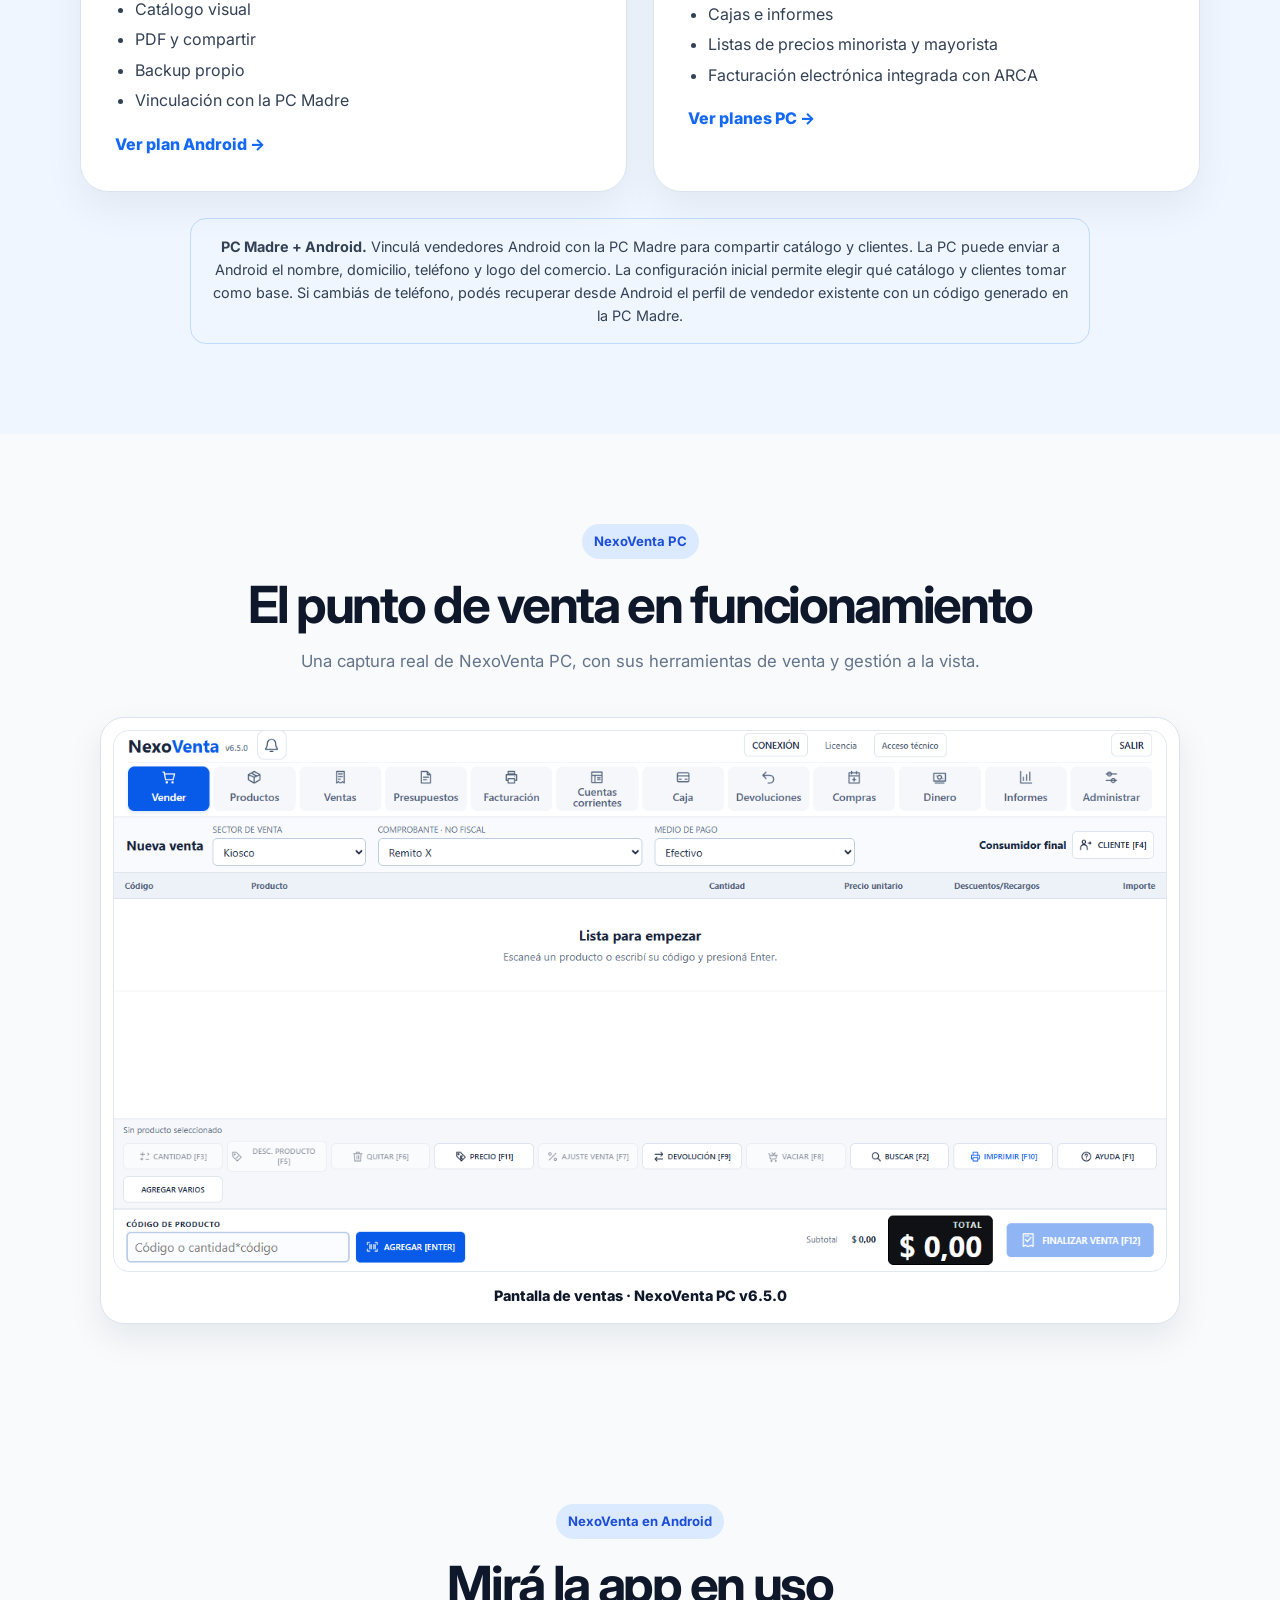
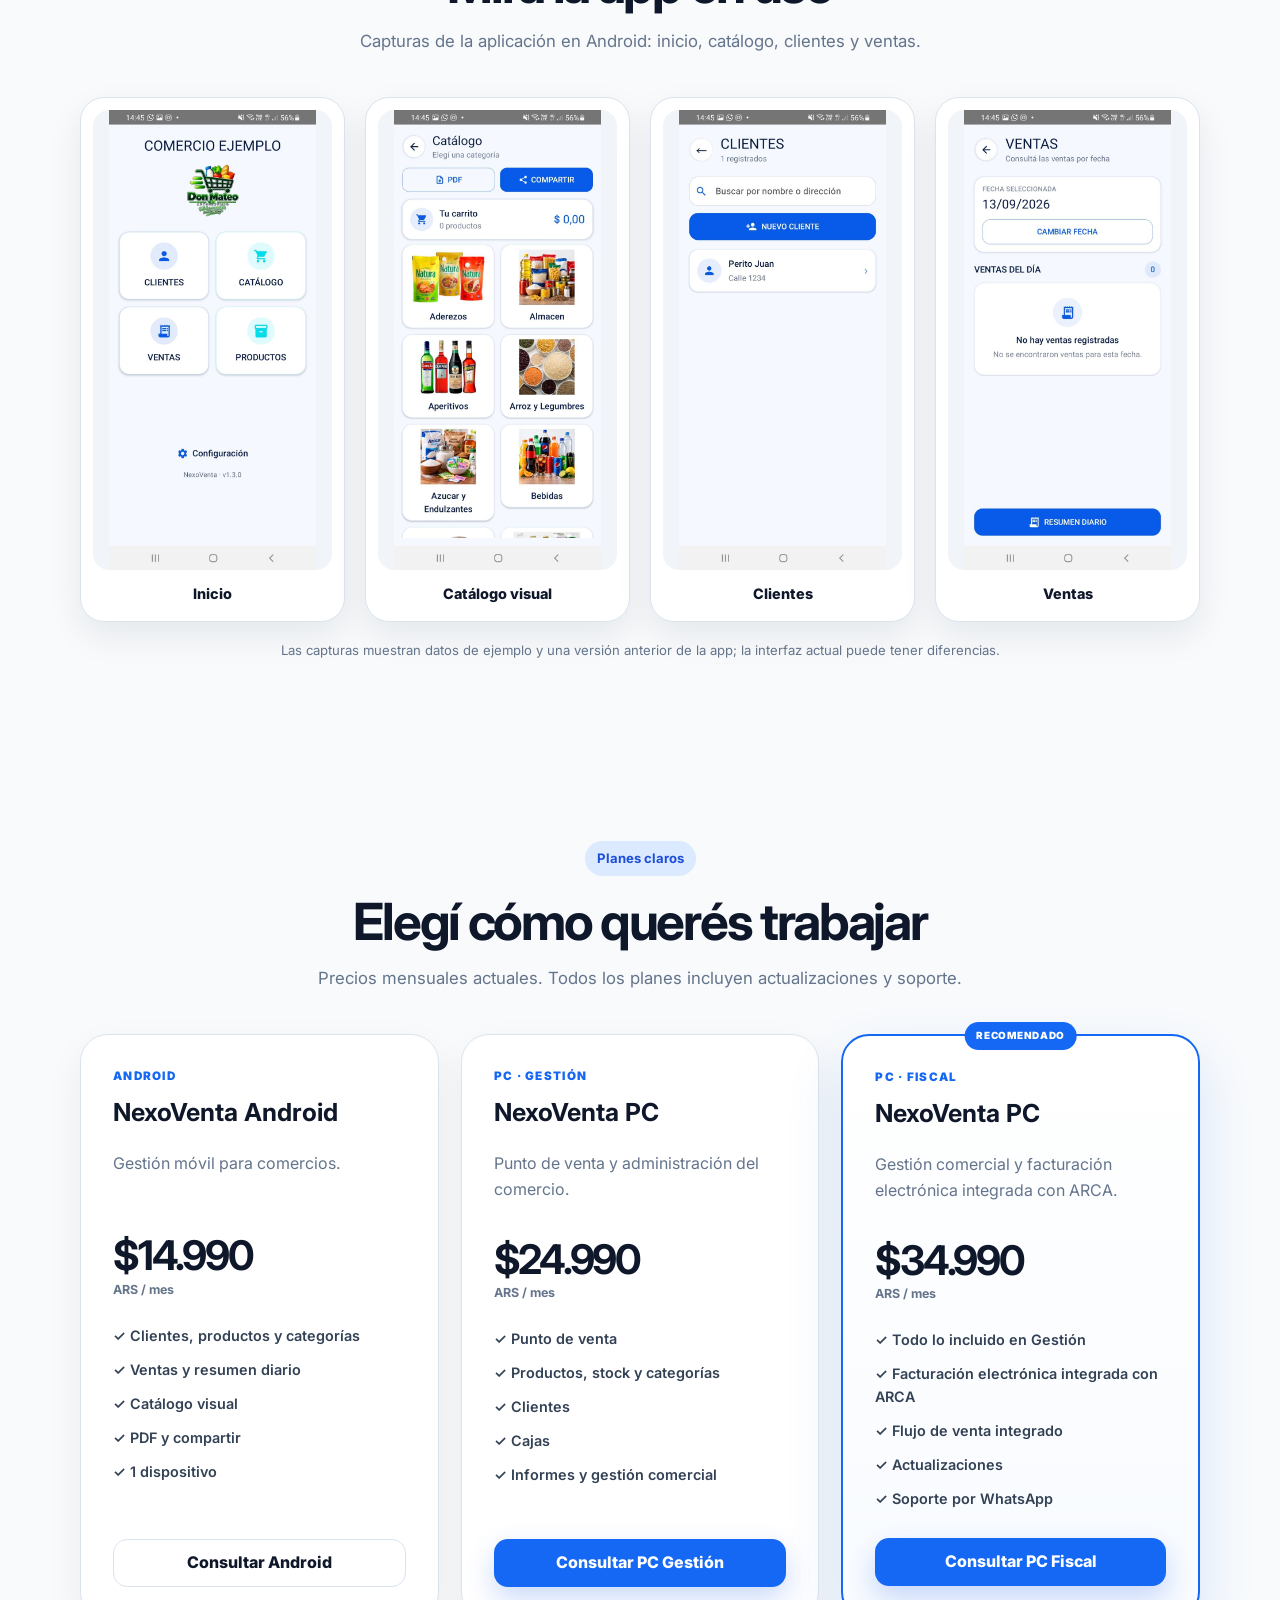
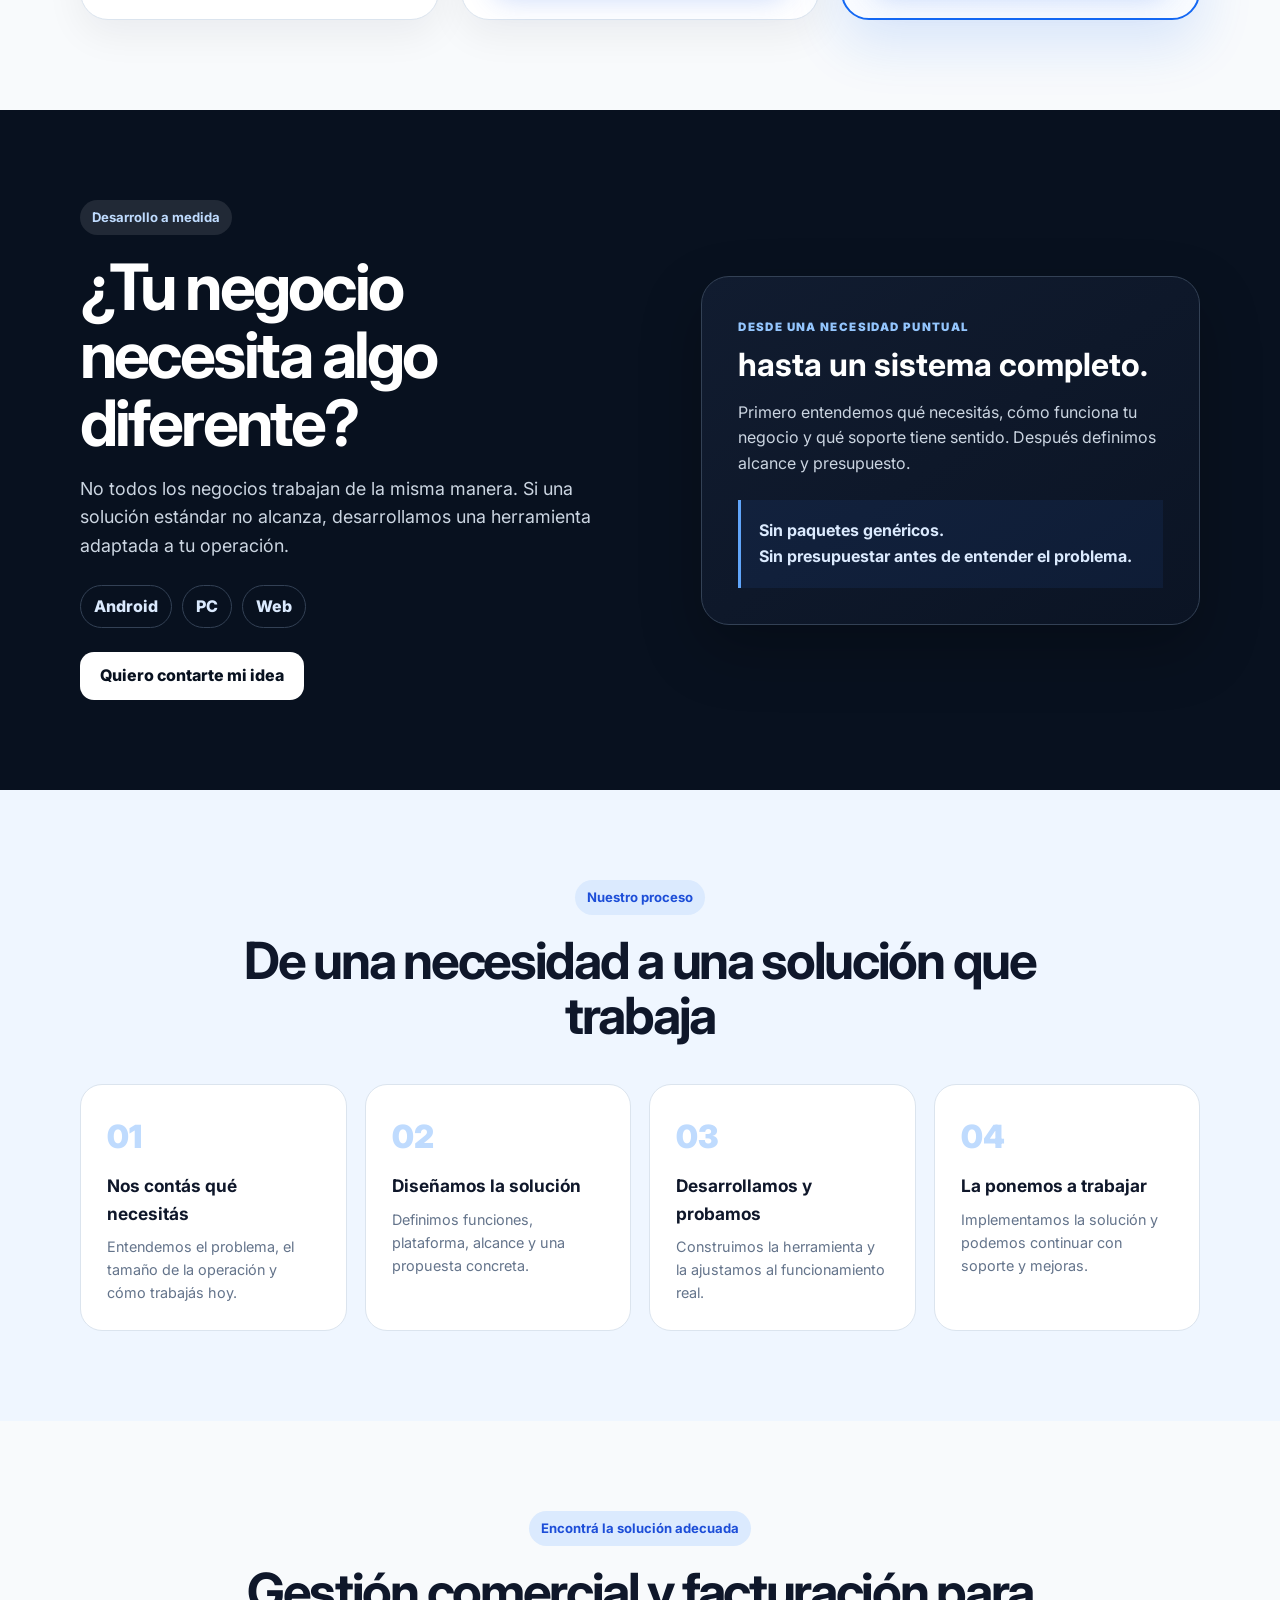
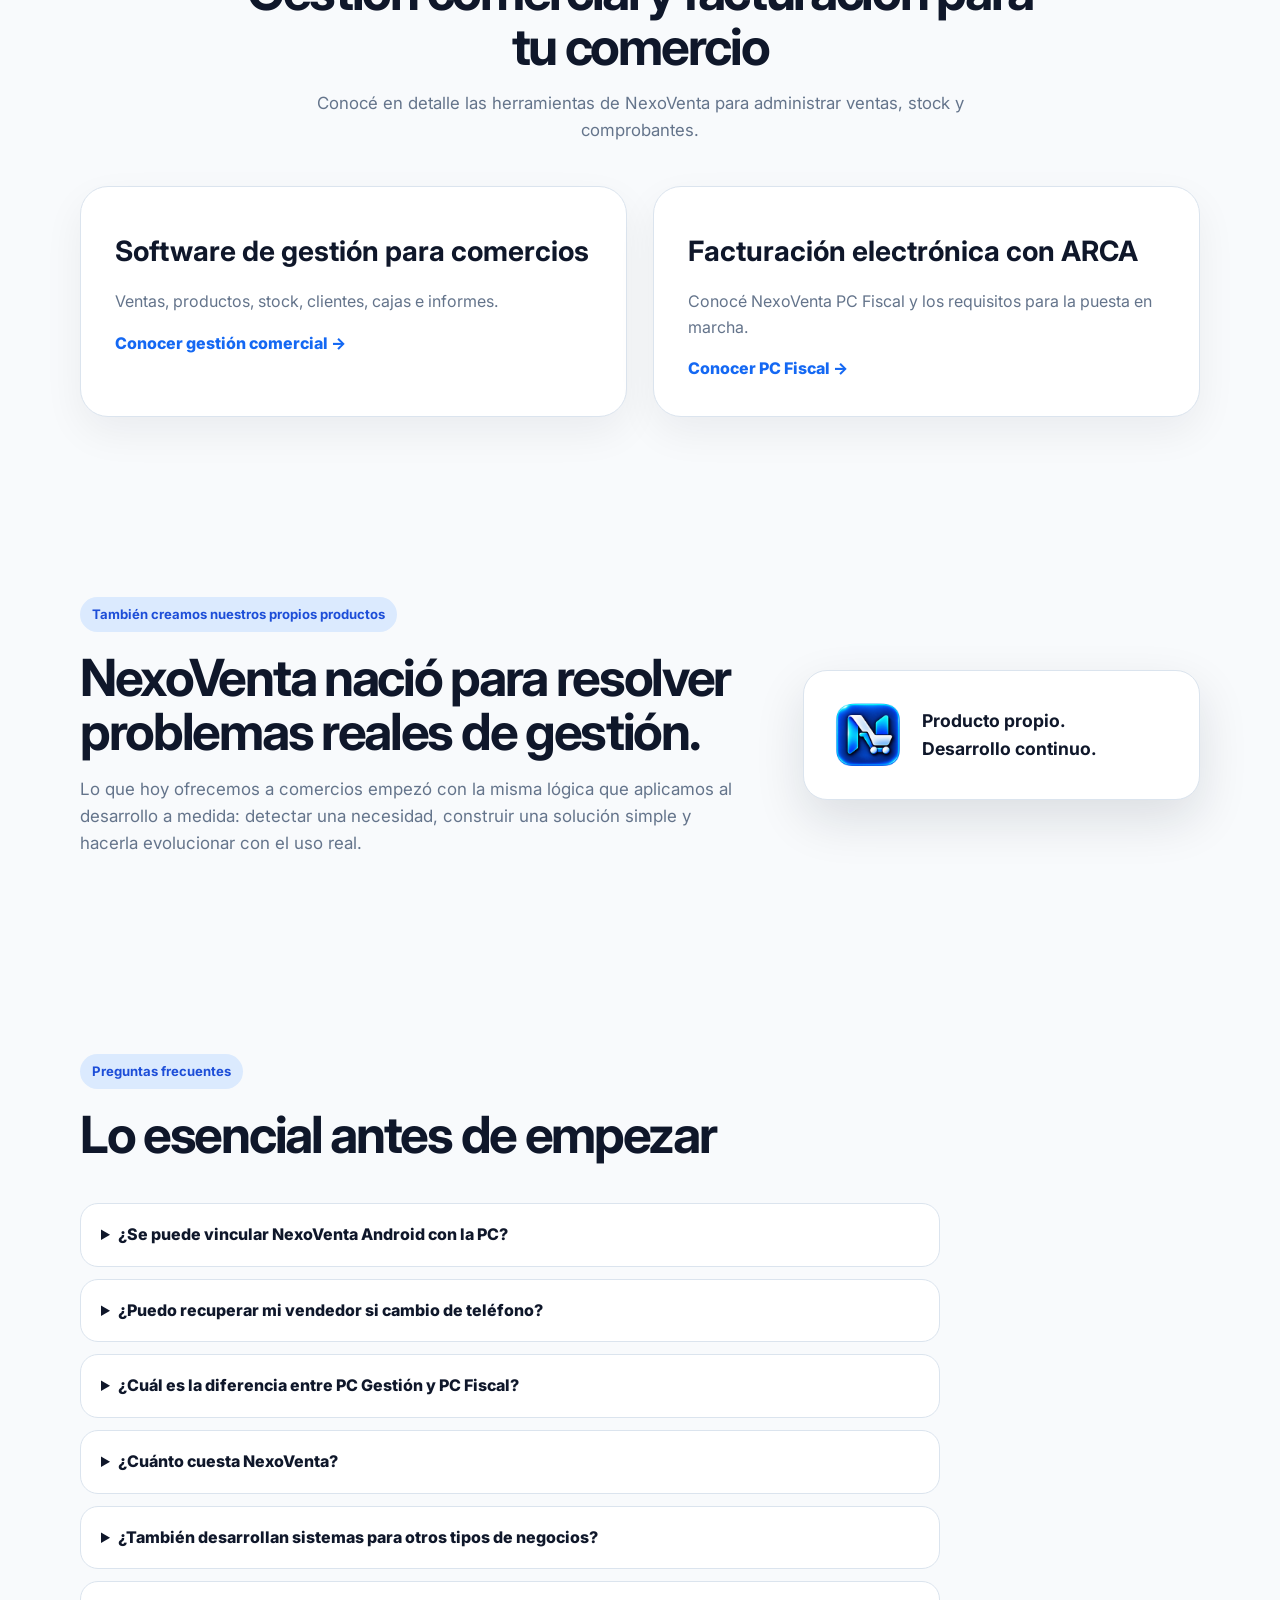
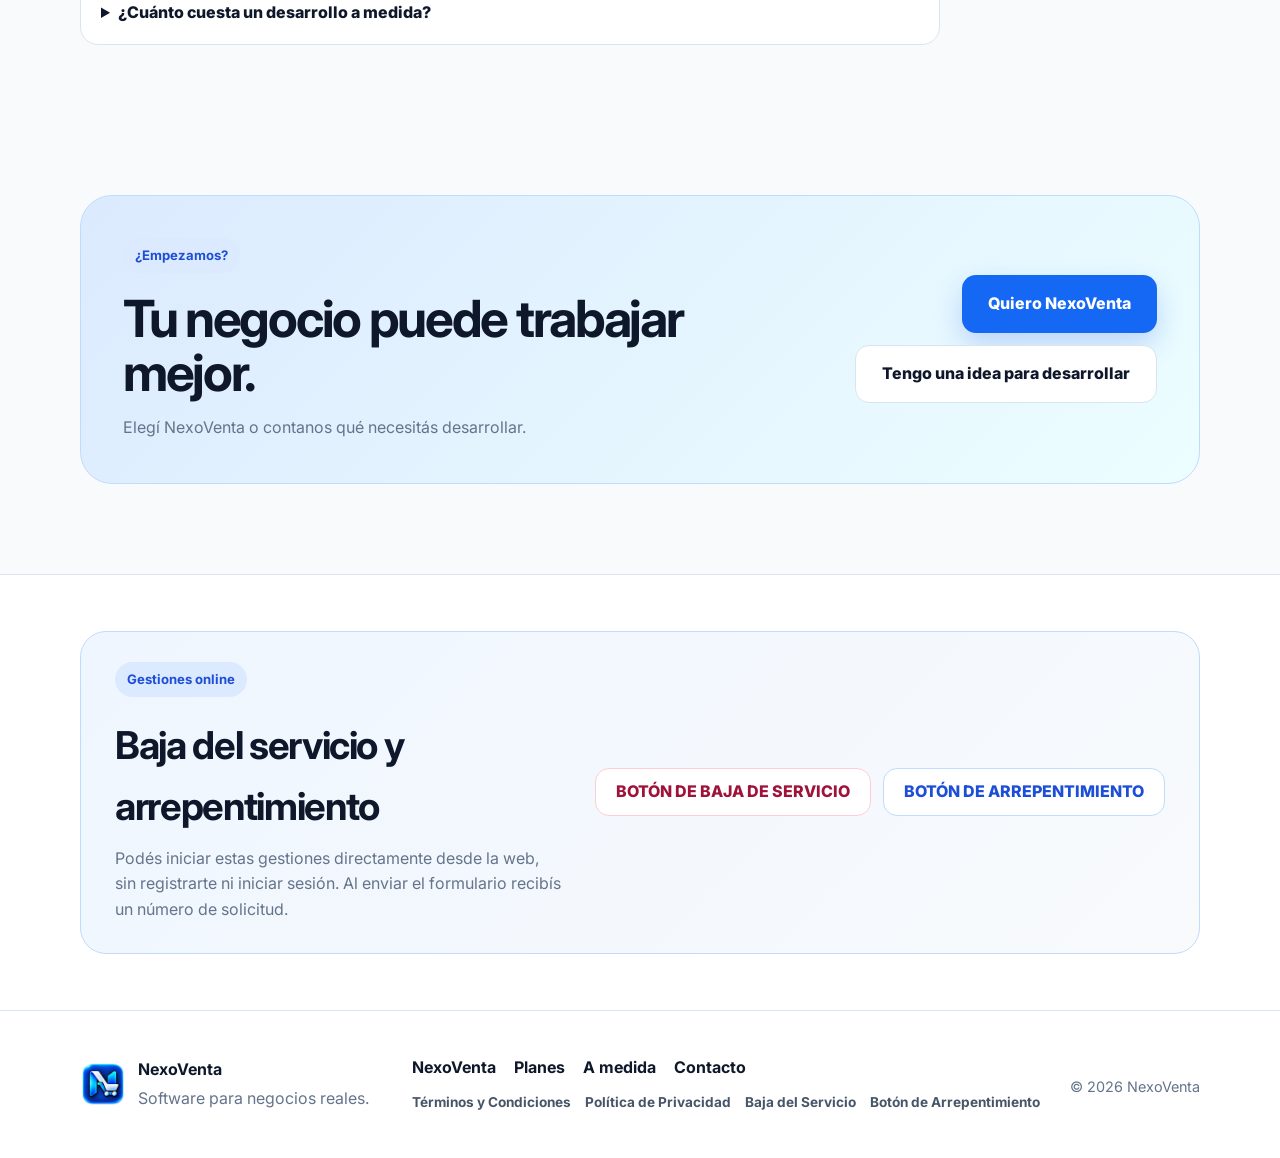
==== commit 27da8c05: "nexoventa-web-v3" ====
--- a/index.html
+++ b/index.html
@@ -1,133 +1,153 @@
-<!doctype html>
-<html lang="es">
-<head>
-  <meta charset="utf-8" />
-  <meta name="viewport" content="width=device-width, initial-scale=1" />
-  <title>Software de ventas, stock y facturación electrónica | NexoVenta</title>
-  <meta name="description" content="NexoVenta: software para comercios en Argentina. Gestión de ventas y stock, app Android y versión PC con facturación electrónica integrada con ARCA." />
-  <link rel="canonical" href="https://nexoventa.com.ar/" />
-  <meta name="robots" content="index, follow" />
-  <meta property="og:type" content="website" />
-  <meta property="og:locale" content="es_AR" />
-  <meta property="og:site_name" content="NexoVenta" />
-  <meta property="og:title" content="NexoVenta | Ventas, stock y facturación electrónica" />
-  <meta property="og:description" content="Sistema de gestión para comercios: ventas y stock, Android y PC con facturación electrónica integrada con ARCA." />
-  <meta property="og:url" content="https://nexoventa.com.ar/" />
-  <meta property="og:image" content="https://nexoventa.com.ar/assets/nexoventa-logo.png" />
-  <meta name="twitter:card" content="summary_large_image" />
-  <script type="application/ld+json">{"@context":"https://schema.org","@graph":[{"@type":"Organization","@id":"https://nexoventa.com.ar/#organizacion","name":"NexoVenta","url":"https://nexoventa.com.ar/","logo":"https://nexoventa.com.ar/assets/nexoventa-logo.png","sameAs":["https://www.instagram.com/nexoventa.ar/"],"description":"Software de gestión comercial para comercios y desarrollo de soluciones a medida en Argentina."},{"@type":"SoftwareApplication","@id":"https://nexoventa.com.ar/#android","name":"NexoVenta Android","applicationCategory":"BusinessApplication","operatingSystem":"Android","url":"https://nexoventa.com.ar/","image":"https://nexoventa.com.ar/assets/nexoventa-principal.jpg","description":"Aplicación Android para gestión comercial: clientes, productos, ventas y catálogo visual.","offers":{"@type":"Offer","price":"14990","priceCurrency":"ARS","description":"Precio mensual publicado en el sitio, por dispositivo."}},{"@type":"SoftwareApplication","@id":"https://nexoventa.com.ar/#pc-fiscal","name":"NexoVenta PC Fiscal","applicationCategory":"BusinessApplication","operatingSystem":"Windows","url":"https://nexoventa.com.ar/#plan-pc","description":"Software de gestión comercial para PC con ventas, stock, clientes, cajas, informes y facturación electrónica integrada con ARCA.","offers":{"@type":"Offer","price":"34990","priceCurrency":"ARS","description":"Abono mensual de PC Fiscal publicado en la web."}},{"@type":"WebSite","@id":"https://nexoventa.com.ar/#sitio","url":"https://nexoventa.com.ar/","name":"NexoVenta","inLanguage":"es-AR","publisher":{"@id":"https://nexoventa.com.ar/#organizacion"}}]}</script>
-  <meta name="theme-color" content="#0f172a" />
-  <link rel="preconnect" href="https://fonts.googleapis.com">
-  <link rel="preconnect" href="https://fonts.gstatic.com" crossorigin>
-  <link href="https://fonts.googleapis.com/css2?family=Inter:wght@400;500;600;700;800&display=swap" rel="stylesheet">
-  <link rel="stylesheet" href="styles.css" />
-  <link rel="icon" href="/favicon.ico" sizes="any">
-  <link rel="icon" type="image/png" sizes="192x192" href="/assets/icon-192.png">
-  <link rel="apple-touch-icon" sizes="180x180" href="/assets/apple-touch-icon.png">
-  <link rel="manifest" href="/site.webmanifest">
-</head>
-<body>
-<header class="site-header">
-  <div class="container nav-wrap">
-    <a class="brand" href="#inicio" aria-label="NexoVenta">
-      <img src="assets/nexoventa-logo.png" alt="Logo de NexoVenta" class="brand-logo">
-      <div><strong>NexoVenta</strong><span>Tecnología para tu negocio</span></div>
-    </a>
-    <button class="nav-toggle" aria-label="Abrir menú" aria-expanded="false">☰</button>
-    <nav class="main-nav">
-      <a href="#producto">NexoVenta</a>
-      <a href="#planes">Planes</a>
-      <a href="#desarrollo">A medida</a>
-      <a href="#como-trabajamos">Cómo trabajamos</a>
-      <a href="#faq">Preguntas</a>
-      <a class="btn btn-sm btn-primary" href="#contacto">Hablemos</a>
-    </nav>
-  </div>
-</header>
-
-<main>
-  <section class="hero hero-v2" id="inicio">
-    <div class="container hero-grid hero-grid-v2">
-      <div class="hero-copy">
-        <span class="eyebrow">Software para negocios reales</span>
-        <h1>Software de ventas y stock para comercios, en Android y PC.</h1>
-        <p class="lead">Software de gestión para comercios y desarrollo de soluciones a medida. Trabajá con NexoVenta desde Android o PC, o contanos qué necesita tu negocio y desarrollamos una solución específica.</p>
-        <div class="hero-actions">
-          <a class="btn btn-primary" href="#producto">Conocer NexoVenta</a>
-          <a class="btn btn-secondary" href="https://wa.me/5493329608566?text=Hola%20%F0%9F%91%8B%20Llegu%C3%A9%20desde%20la%20web%20de%20NexoVenta.%20Tengo%20una%20idea%20o%20necesidad%20para%20mi%20negocio%20y%20quisiera%20consultar%20por%20un%20desarrollo%20a%20medida." target="_blank" rel="noopener">Necesito un desarrollo a medida</a>
-        </div>
-        <div class="trust-row"><span>✓ Android</span><span>✓ PC</span><span>✓ Web</span><span>✓ Atención directa</span></div>
-      </div>
-      <div class="ecosystem-visual" aria-label="NexoVenta en PC y Android">
-        <div class="desktop-mock">
-          <div class="desktop-top"><i></i><i></i><i></i><b>NexoVenta PC</b></div>
-          <div class="desktop-body">
-            <aside><strong>NexoVenta</strong><span>Inicio</span><span>Vender</span><span>Productos</span><span>Clientes</span><span>Informes</span><span>Cajas</span></aside>
-            <div class="desktop-content"><small>Panel de gestión</small><h3>Tu comercio, bajo control</h3><div class="stat-row"><span>Ventas</span><span>Productos</span><span>Caja</span></div><div class="fake-chart"></div></div>
-          </div>
-        </div>
-        <div class="phone mini-phone"><div class="phone-notch"></div><img src="assets/nexoventa-principal.jpg" alt="NexoVenta Android funcionando" class="real-screen"></div>
-      </div>
-    </div>
-  </section>
-
-  <section class="section section-soft" id="producto">
-    <div class="container">
-      <div class="section-heading center-heading"><span class="eyebrow">Un NexoVenta. Distintas formas de trabajar.</span><h2>Elegí la herramienta que mejor acompaña a tu comercio</h2><p>NexoVenta creció. Hoy podés gestionar desde el celular o llevar la operación y administración de tu comercio a la PC.</p></div>
-      <div class="platform-grid">
-        <article class="platform-card android-card"><div class="platform-icon">📱</div><span class="platform-label">NEXOVENTA ANDROID</span><h3>Tu negocio con vos</h3><p>Una solución móvil para registrar clientes, productos y ventas, trabajar con catálogo visual y consultar la actividad del comercio desde Android.</p><ul><li>Clientes y productos</li><li>Ventas y resumen diario</li><li>Catálogo visual</li><li>PDF y compartir</li><li>Backup propio</li></ul><a class="text-link" href="#plan-android">Ver plan Android →</a></article>
-        <article class="platform-card pc-card"><div class="platform-icon">💻</div><span class="platform-label">NEXOVENTA PC</span><h3>El centro de gestión de tu comercio</h3><p>Punto de venta y administración desde escritorio, pensado para una operación más completa y ágil en el mostrador.</p><ul><li>Ventas y punto de venta</li><li>Productos, stock y categorías</li><li>Clientes</li><li>Cajas e informes</li><li>Facturación electrónica integrada con ARCA</li></ul><a class="text-link" href="#plan-pc">Ver planes PC →</a></article>
-      </div>
-      <p class="integration-note"><strong>NexoVenta sigue creciendo.</strong> Estamos desarrollando nuevas formas de conectar las herramientas del ecosistema. La sincronización entre PC y Android no se ofrece actualmente como una función integrada.</p>
-    </div>
-  </section>
-
-  <section class="section" id="planes">
-    <div class="container">
-      <div class="section-heading center-heading"><span class="eyebrow">Planes claros</span><h2>Elegí cómo querés trabajar</h2><p>Precios mensuales actuales. Todos los planes incluyen actualizaciones y soporte.</p></div>
-      <div class="plans-grid">
-        <article class="plan-card" id="plan-android"><span class="plan-kicker">ANDROID</span><h3>NexoVenta Android</h3><p class="plan-desc">Gestión móvil para comercios.</p><div class="plan-price"><strong>$14.990</strong><span>ARS / mes</span></div><ul><li>✓ Clientes, productos y categorías</li><li>✓ Ventas y resumen diario</li><li>✓ Catálogo visual</li><li>✓ PDF y compartir</li><li>✓ 1 dispositivo</li></ul><a class="btn btn-secondary plan-btn" href="https://wa.me/5493329608566?text=Hola%20%F0%9F%91%8B%20Vi%20NexoVenta%20Android%20en%20la%20web%20y%20quiero%20m%C3%A1s%20informaci%C3%B3n." target="_blank" rel="noopener">Consultar Android</a></article>
-        <article class="plan-card" id="plan-pc"><span class="plan-kicker">PC · GESTIÓN</span><h3>NexoVenta PC</h3><p class="plan-desc">Punto de venta y administración del comercio.</p><div class="plan-price"><strong>$24.990</strong><span>ARS / mes</span></div><ul><li>✓ Punto de venta</li><li>✓ Productos, stock y categorías</li><li>✓ Clientes</li><li>✓ Cajas</li><li>✓ Informes y gestión comercial</li></ul><a class="btn btn-primary plan-btn" href="https://wa.me/5493329608566?text=Hola%20%F0%9F%91%8B%20Vi%20el%20plan%20NexoVenta%20PC%20Gesti%C3%B3n%20en%20la%20web%20y%20quiero%20m%C3%A1s%20informaci%C3%B3n." target="_blank" rel="noopener">Consultar PC Gestión</a></article>
-        <article class="plan-card featured-plan fiscal-plan"><span class="recommended">RECOMENDADO</span><span class="plan-kicker">PC · FISCAL</span><h3>NexoVenta PC</h3><p class="plan-desc">Gestión comercial y facturación electrónica integrada con ARCA.</p><div class="plan-price"><strong>$34.990</strong><span>ARS / mes</span></div><ul><li>✓ Todo lo incluido en Gestión</li><li>✓ Facturación electrónica integrada con ARCA</li><li>✓ Flujo de venta integrado</li><li>✓ Actualizaciones</li><li>✓ Soporte por WhatsApp</li></ul><a class="btn btn-primary plan-btn" href="https://wa.me/5493329608566?text=Hola%20%F0%9F%91%8B%20Vi%20el%20plan%20NexoVenta%20PC%20Fiscal%20con%20facturaci%C3%B3n%20ARCA%20y%20quiero%20m%C3%A1s%20informaci%C3%B3n." target="_blank" rel="noopener">Consultar PC Fiscal</a></article>
-      </div>
-    </div>
-  </section>
-
-  <section class="section custom-section" id="desarrollo">
-    <div class="container custom-grid">
-      <div><span class="eyebrow eyebrow-light">Desarrollo a medida</span><h2>¿Tu negocio necesita algo diferente?</h2><p class="custom-lead">No todos los negocios trabajan de la misma manera. Si una solución estándar no alcanza, desarrollamos una herramienta adaptada a tu operación.</p><div class="custom-tags"><span>Android</span><span>PC</span><span>Web</span></div><a class="btn btn-light" href="https://wa.me/5493329608566?text=Hola%20%F0%9F%91%8B%20Llegu%C3%A9%20desde%20la%20web%20de%20NexoVenta.%20Tengo%20una%20idea%20o%20necesidad%20para%20mi%20negocio%20y%20quisiera%20consultar%20por%20un%20desarrollo%20a%20medida." target="_blank" rel="noopener">Quiero contarte mi idea</a></div>
-      <div class="custom-panel"><span>DESDE UNA NECESIDAD PUNTUAL</span><strong>hasta un sistema completo.</strong><p>Primero entendemos qué necesitás, cómo funciona tu negocio y qué soporte tiene sentido. Después definimos alcance y presupuesto.</p><div class="no-template">Sin paquetes genéricos.<br>Sin presupuestar antes de entender el problema.</div></div>
-    </div>
-  </section>
-
-  <section class="section section-soft" id="como-trabajamos">
-    <div class="container"><div class="section-heading center-heading"><span class="eyebrow">Nuestro proceso</span><h2>De una necesidad a una solución que trabaja</h2></div><div class="process-grid">
-      <article><span>01</span><h3>Nos contás qué necesitás</h3><p>Entendemos el problema, el tamaño de la operación y cómo trabajás hoy.</p></article>
-      <article><span>02</span><h3>Diseñamos la solución</h3><p>Definimos funciones, plataforma, alcance y una propuesta concreta.</p></article>
-      <article><span>03</span><h3>Desarrollamos y probamos</h3><p>Construimos la herramienta y la ajustamos al funcionamiento real.</p></article>
-      <article><span>04</span><h3>La ponemos a trabajar</h3><p>Implementamos la solución y podemos continuar con soporte y mejoras.</p></article>
-    </div></div>
-  </section>
-
-  <section class="section" aria-labelledby="soluciones-seo"><div class="container"><div class="section-heading center-heading"><span class="eyebrow">Encontrá la solución adecuada</span><h2 id="soluciones-seo">Gestión comercial y facturación para tu comercio</h2><p>Conocé en detalle las herramientas de NexoVenta para administrar ventas, stock y comprobantes.</p></div><div class="platform-grid"><article class="platform-card"><h3>Software de gestión para comercios</h3><p>Ventas, productos, stock, clientes, cajas e informes.</p><a class="text-link" href="software-gestion-comercios.html">Conocer gestión comercial →</a></article><article class="platform-card"><h3>Facturación electrónica con ARCA</h3><p>Conocé NexoVenta PC Fiscal y los requisitos para la puesta en marcha.</p><a class="text-link" href="facturacion-electronica-arca.html">Conocer PC Fiscal →</a></article></div></div></section>
-  <section class="section product-story">
-    <div class="container story-grid"><div><span class="eyebrow">También creamos nuestros propios productos</span><h2>NexoVenta nació para resolver problemas reales de gestión.</h2><p>Lo que hoy ofrecemos a comercios empezó con la misma lógica que aplicamos al desarrollo a medida: detectar una necesidad, construir una solución simple y hacerla evolucionar con el uso real.</p></div><div class="story-badge"><img src="assets/nexoventa-logo.png" alt="NexoVenta"><strong>Producto propio.<br>Desarrollo continuo.</strong></div></div>
-  </section>
-
-  <section class="section" id="faq"><div class="container"><div class="section-heading"><span class="eyebrow">Preguntas frecuentes</span><h2>Lo esencial antes de empezar</h2></div><div class="faq-list">
-    <details><summary>¿NexoVenta funciona en Android y PC?</summary><p>Sí. NexoVenta cuenta con soluciones para Android y PC. Actualmente se comercializan como herramientas independientes; la sincronización entre ambas no forma parte de las funciones ofrecidas hoy.</p></details>
-    <details><summary>¿Cuál es la diferencia entre PC Gestión y PC Fiscal?</summary><p>PC Fiscal incluye las funciones de PC Gestión y facturación electrónica integrada con ARCA. Consultanos por los requisitos de habilitación y puesta en marcha.</p></details>
-    <details><summary>¿Cuánto cuesta NexoVenta?</summary><p>Android cuesta $14.990 ARS/mes, PC Gestión $24.990 ARS/mes y PC Fiscal $34.990 ARS/mes.</p></details>
-    <details><summary>¿También desarrollan sistemas para otros tipos de negocios?</summary><p>Sí. Realizamos desarrollos a medida para necesidades que requieren una solución específica en Android, PC, web o una combinación según el proyecto.</p></details>
-    <details><summary>¿Cuánto cuesta un desarrollo a medida?</summary><p>Se cotiza según el alcance. Primero relevamos la necesidad, funciones, dimensión del proyecto y plataforma; después preparamos una propuesta y presupuesto.</p></details>
-  </div></div></section>
-
-  <section class="section cta-section" id="contacto"><div class="container dual-cta"><div><span class="eyebrow">¿Empezamos?</span><h2>Tu negocio puede trabajar mejor.</h2><p>Elegí NexoVenta o contanos qué necesitás desarrollar.</p></div><div class="dual-cta-actions"><a class="btn btn-primary btn-large" href="https://wa.me/5493329608566?text=Hola%20%F0%9F%91%8B%20Vi%20NexoVenta%20en%20la%20web%20y%20quiero%20saber%20qu%C3%A9%20plan%20se%20adapta%20mejor%20a%20mi%20negocio." target="_blank" rel="noopener">Quiero NexoVenta</a><a class="btn btn-secondary btn-large" href="https://wa.me/5493329608566?text=Hola%20%F0%9F%91%8B%20Tengo%20una%20idea%20o%20necesidad%20para%20mi%20negocio%20y%20quisiera%20consultar%20por%20un%20desarrollo%20a%20medida." target="_blank" rel="noopener">Tengo una idea para desarrollar</a></div></div></section>
-
-  <section class="legal-actions-section" aria-labelledby="gestiones-legales-title"><div class="container legal-actions-box"><div><span class="eyebrow">Gestiones online</span><h2 id="gestiones-legales-title">Baja del servicio y arrepentimiento</h2><p>Podés iniciar estas gestiones directamente desde la web, sin registrarte ni iniciar sesión. Al enviar el formulario recibís un número de solicitud.</p></div><div class="legal-action-buttons"><a class="btn btn-outline-danger" href="baja.html">BOTÓN DE BAJA DE SERVICIO</a><a class="btn btn-outline-blue" href="arrepentimiento.html">BOTÓN DE ARREPENTIMIENTO</a></div></div></section>
-</main>
-
-<footer class="site-footer"><div class="container footer-wrap"><div class="footer-brand"><img src="assets/nexoventa-logo.png" alt="" class="footer-logo"><div><strong>NexoVenta</strong><p>Software para negocios reales.</p></div></div><div><div class="footer-links"><a href="#producto">NexoVenta</a><a href="#planes">Planes</a><a href="#desarrollo">A medida</a><a href="#contacto">Contacto</a></div><div class="footer-legal"><a href="terminos.html">Términos y Condiciones</a><a href="privacidad.html">Política de Privacidad</a><a href="baja.html">Baja del Servicio</a><a href="arrepentimiento.html">Botón de Arrepentimiento</a></div></div><p class="copyright">© <span id="year"></span> NexoVenta</p></div></footer>
-<script src="script.js"></script>
-</body>
-</html>
+<!doctype html>
+<html lang="es">
+<head>
+
+
+<meta charset="utf-8" />
+  <meta name="viewport" content="width=device-width, initial-scale=1" />
+  <title>Software de ventas, stock y facturación electrónica | NexoVenta</title>
+  <meta name="description" content="NexoVenta: software para comercios en Argentina. Gestión de ventas y stock, app Android y versión PC con facturación electrónica integrada con ARCA." />
+  <link rel="canonical" href="https://nexoventa.com.ar/" />
+  <meta name="robots" content="index, follow" />
+  <meta property="og:type" content="website" />
+  <meta property="og:locale" content="es_AR" />
+  <meta property="og:site_name" content="NexoVenta" />
+  <meta property="og:title" content="NexoVenta | Ventas, stock y facturación electrónica" />
+  <meta property="og:description" content="Sistema de gestión para comercios: ventas y stock, Android y PC con facturación electrónica integrada con ARCA." />
+  <meta property="og:url" content="https://nexoventa.com.ar/" />
+  <meta property="og:image" content="https://nexoventa.com.ar/assets/nexoventa-logo.png" />
+  <meta name="twitter:card" content="summary_large_image" />
+  <script type="application/ld+json">{"@context":"https://schema.org","@graph":[{"@type":"Organization","@id":"https://nexoventa.com.ar/#organizacion","name":"NexoVenta","url":"https://nexoventa.com.ar/","logo":"https://nexoventa.com.ar/assets/nexoventa-logo.png","sameAs":["https://www.instagram.com/nexoventa.ar/"],"description":"Software de gestión comercial para comercios y desarrollo de soluciones a medida en Argentina."},{"@type":"SoftwareApplication","@id":"https://nexoventa.com.ar/#android","name":"NexoVenta Android","applicationCategory":"BusinessApplication","operatingSystem":"Android","url":"https://nexoventa.com.ar/","image":"https://nexoventa.com.ar/assets/nexoventa-principal.jpg","description":"Aplicación Android para gestión comercial: clientes, productos, ventas, catálogo visual y vinculación con PC Madre.","offers":{"@type":"Offer","price":"14990","priceCurrency":"ARS","description":"Precio mensual publicado en el sitio, por dispositivo."}},{"@type":"SoftwareApplication","@id":"https://nexoventa.com.ar/#pc-fiscal","name":"NexoVenta PC Fiscal","applicationCategory":"BusinessApplication","operatingSystem":"Windows","url":"https://nexoventa.com.ar/#plan-pc","description":"Software de gestión comercial para PC con ventas, stock, clientes, cajas, informes, listas de precios y facturación electrónica integrada con ARCA.","offers":{"@type":"Offer","price":"34990","priceCurrency":"ARS","description":"Abono mensual de PC Fiscal publicado en la web."}},{"@type":"WebSite","@id":"https://nexoventa.com.ar/#sitio","url":"https://nexoventa.com.ar/","name":"NexoVenta","inLanguage":"es-AR","publisher":{"@id":"https://nexoventa.com.ar/#organizacion"}}]}</script>
+  <meta name="theme-color" content="#0f172a" />
+  <link rel="preconnect" href="https://fonts.googleapis.com">
+  <link rel="preconnect" href="https://fonts.gstatic.com" crossorigin>
+  <link href="https://fonts.googleapis.com/css2?family=Inter:wght@400;500;600;700;800&display=swap" rel="stylesheet">
+  <link rel="stylesheet" href="styles.css" />
+  <link rel="icon" href="/favicon.ico" sizes="any">
+  <link rel="icon" type="image/png" sizes="192x192" href="/assets/icon-192.png">
+  <link rel="apple-touch-icon" sizes="180x180" href="/assets/apple-touch-icon.png">
+  <link rel="manifest" href="/site.webmanifest">
+</head>
+<body>
+<header class="site-header">
+  <div class="container nav-wrap">
+    <a class="brand" href="#inicio" aria-label="NexoVenta">
+      <img src="assets/nexoventa-logo.png" alt="Logo de NexoVenta" class="brand-logo">
+      <div><strong>NexoVenta</strong><span>Tecnología para tu negocio</span></div>
+    </a>
+    <button class="nav-toggle" aria-label="Abrir menú" aria-expanded="false">☰</button>
+    <nav class="main-nav">
+      <a href="#producto">NexoVenta</a>
+      <a href="#planes">Planes</a>
+      <a href="#desarrollo">A medida</a>
+      <a href="#como-trabajamos">Cómo trabajamos</a>
+      <a href="#faq">Preguntas</a>
+      <a class="btn btn-sm btn-primary" href="#contacto">Hablemos</a>
+    </nav>
+  </div>
+</header>
+
+<main>
+  <section class="hero hero-v2" id="inicio">
+    <div class="container hero-grid hero-grid-v2">
+      <div class="hero-copy">
+        <span class="eyebrow">Software para negocios reales</span>
+        <h1>Software de ventas y stock para comercios, en Android y PC.</h1>
+        <p class="lead">Software de gestión para comercios y desarrollo de soluciones a medida. Trabajá con NexoVenta desde Android o PC, o contanos qué necesita tu negocio y desarrollamos una solución específica.</p>
+        <div class="hero-actions">
+          <a class="btn btn-primary" href="#producto">Conocer NexoVenta</a>
+          <a class="btn btn-secondary" href="https://wa.me/5493329608566?text=Hola%20%F0%9F%91%8B%20Llegu%C3%A9%20desde%20la%20web%20de%20NexoVenta.%20Tengo%20una%20idea%20o%20necesidad%20para%20mi%20negocio%20y%20quisiera%20consultar%20por%20un%20desarrollo%20a%20medida." target="_blank" rel="noopener">Necesito un desarrollo a medida</a>
+        </div>
+        <div class="trust-row"><span>✓ Android</span><span>✓ PC</span><span>✓ Web</span><span>✓ Atención directa</span></div>
+      </div>
+      <div class="ecosystem-visual ecosystem-flow" aria-label="Ilustración del vínculo entre la PC Madre y Android; no es una captura de pantalla">
+        <div class="ecosystem-node pc-node"><span class="node-icon">▰</span><span class="node-kicker">PC MADRE</span><strong>Tu base de gestión</strong><small>Catálogo · clientes · datos del comercio</small></div>
+        <div class="ecosystem-link"><span>Catálogo y clientes compartidos</span><i aria-hidden="true">↔</i></div>
+        <div class="ecosystem-node android-node"><span class="node-icon">▯</span><span class="node-kicker">ANDROID</span><strong>Tu equipo móvil</strong><small>Vinculá vendedores y trabajá desde el teléfono</small></div>
+        <p class="visual-caption">Ilustración del ecosistema NexoVenta, no representa la interfaz del programa.</p>
+      </div>
+    </div>
+  </section>
+
+  <section class="section section-soft" id="producto">
+    <div class="container">
+      <div class="section-heading center-heading"><span class="eyebrow">Un NexoVenta. Distintas formas de trabajar.</span><h2>Elegí la herramienta que mejor acompaña a tu comercio</h2><p>NexoVenta creció. Hoy podés gestionar desde el celular o llevar la operación y administración de tu comercio a la PC.</p></div>
+      <div class="platform-grid">
+        <article class="platform-card android-card"><div class="platform-icon">📱</div><span class="platform-label">NEXOVENTA ANDROID</span><h3>Tu negocio con vos</h3><p>Una solución móvil para registrar clientes, productos y ventas, trabajar con catálogo visual y consultar la actividad del comercio desde Android.</p><ul><li>Clientes y productos</li><li>Ventas y resumen diario</li><li>Catálogo visual</li><li>PDF y compartir</li><li>Backup propio</li><li>Vinculación con la PC Madre</li></ul><a class="text-link" href="#plan-android">Ver plan Android →</a></article>
+        <article class="platform-card pc-card"><div class="platform-icon">💻</div><span class="platform-label">NEXOVENTA PC</span><h3>El centro de gestión de tu comercio</h3><p>Punto de venta y administración desde escritorio, pensado para una operación más completa y ágil en el mostrador.</p><ul><li>Ventas y punto de venta</li><li>Productos, stock y categorías</li><li>Clientes</li><li>Cajas e informes</li><li>Listas de precios minorista y mayorista</li><li>Facturación electrónica integrada con ARCA</li></ul><a class="text-link" href="#plan-pc">Ver planes PC →</a></article>
+      </div>
+      <p class="integration-note"><strong>PC Madre + Android.</strong> Vinculá vendedores Android con la PC Madre para compartir catálogo y clientes. La PC puede enviar a Android el nombre, domicilio, teléfono y logo del comercio. La configuración inicial permite elegir qué catálogo y clientes tomar como base. Si cambiás de teléfono, podés recuperar desde Android el perfil de vendedor existente con un código generado en la PC Madre.</p>
+    </div>
+  </section>
+
+  <section class="section pc-gallery" aria-labelledby="pc-gallery-title">
+    <div class="container">
+      <div class="section-heading center-heading"><span class="eyebrow">NexoVenta PC</span><h2 id="pc-gallery-title">El punto de venta en funcionamiento</h2><p>Una captura real de NexoVenta PC, con sus herramientas de venta y gestión a la vista.</p></div>
+      <figure class="screenshot-card pc-screenshot-card"><img src="assets/nexoventa-pc-venta.png" alt="Pantalla real de ventas de NexoVenta PC v6.5.0" loading="lazy"><figcaption>Pantalla de ventas · NexoVenta PC v6.5.0</figcaption></figure>
+    </div>
+  </section>
+
+  <section class="section android-gallery" aria-labelledby="android-gallery-title">
+    <div class="container">
+      <div class="section-heading center-heading"><span class="eyebrow">NexoVenta en Android</span><h2 id="android-gallery-title">Mirá la app en uso</h2><p>Capturas de la aplicación en Android: inicio, catálogo, clientes y ventas.</p></div>
+      <div class="screenshot-grid">
+        <figure class="screenshot-card"><img src="assets/nexoventa-principal.jpg" alt="Pantalla de inicio de NexoVenta Android" loading="lazy"><figcaption>Inicio</figcaption></figure>
+        <figure class="screenshot-card"><img src="assets/nexoventa-catalogo.jpg" alt="Catálogo visual de productos en NexoVenta Android" loading="lazy"><figcaption>Catálogo visual</figcaption></figure>
+        <figure class="screenshot-card"><img src="assets/nexoventa-clientes.jpg" alt="Gestión de clientes en NexoVenta Android" loading="lazy"><figcaption>Clientes</figcaption></figure>
+        <figure class="screenshot-card"><img src="assets/nexoventa-ventas.jpg" alt="Consulta de ventas en NexoVenta Android" loading="lazy"><figcaption>Ventas</figcaption></figure>
+      </div>
+      <p class="screenshots-note">Las capturas muestran datos de ejemplo y una versión anterior de la app; la interfaz actual puede tener diferencias.</p>
+    </div>
+  </section>
+
+  <section class="section" id="planes">
+    <div class="container">
+      <div class="section-heading center-heading"><span class="eyebrow">Planes claros</span><h2>Elegí cómo querés trabajar</h2><p>Precios mensuales actuales. Todos los planes incluyen actualizaciones y soporte.</p></div>
+      <div class="plans-grid">
+        <article class="plan-card" id="plan-android"><span class="plan-kicker">ANDROID</span><h3>NexoVenta Android</h3><p class="plan-desc">Gestión móvil para comercios.</p><div class="plan-price"><strong>$14.990</strong><span>ARS / mes</span></div><ul><li>✓ Clientes, productos y categorías</li><li>✓ Ventas y resumen diario</li><li>✓ Catálogo visual</li><li>✓ PDF y compartir</li><li>✓ 1 dispositivo</li></ul><a class="btn btn-secondary plan-btn" href="https://wa.me/5493329608566?text=Hola%20%F0%9F%91%8B%20Vi%20NexoVenta%20Android%20en%20la%20web%20y%20quiero%20m%C3%A1s%20informaci%C3%B3n." target="_blank" rel="noopener">Consultar Android</a></article>
+        <article class="plan-card" id="plan-pc"><span class="plan-kicker">PC · GESTIÓN</span><h3>NexoVenta PC</h3><p class="plan-desc">Punto de venta y administración del comercio.</p><div class="plan-price"><strong>$24.990</strong><span>ARS / mes</span></div><ul><li>✓ Punto de venta</li><li>✓ Productos, stock y categorías</li><li>✓ Clientes</li><li>✓ Cajas</li><li>✓ Informes y gestión comercial</li></ul><a class="btn btn-primary plan-btn" href="https://wa.me/5493329608566?text=Hola%20%F0%9F%91%8B%20Vi%20el%20plan%20NexoVenta%20PC%20Gesti%C3%B3n%20en%20la%20web%20y%20quiero%20m%C3%A1s%20informaci%C3%B3n." target="_blank" rel="noopener">Consultar PC Gestión</a></article>
+        <article class="plan-card featured-plan fiscal-plan"><span class="recommended">RECOMENDADO</span><span class="plan-kicker">PC · FISCAL</span><h3>NexoVenta PC</h3><p class="plan-desc">Gestión comercial y facturación electrónica integrada con ARCA.</p><div class="plan-price"><strong>$34.990</strong><span>ARS / mes</span></div><ul><li>✓ Todo lo incluido en Gestión</li><li>✓ Facturación electrónica integrada con ARCA</li><li>✓ Flujo de venta integrado</li><li>✓ Actualizaciones</li><li>✓ Soporte por WhatsApp</li></ul><a class="btn btn-primary plan-btn" href="https://wa.me/5493329608566?text=Hola%20%F0%9F%91%8B%20Vi%20el%20plan%20NexoVenta%20PC%20Fiscal%20con%20facturaci%C3%B3n%20ARCA%20y%20quiero%20m%C3%A1s%20informaci%C3%B3n." target="_blank" rel="noopener">Consultar PC Fiscal</a></article>
+      </div>
+    </div>
+  </section>
+
+  <section class="section custom-section" id="desarrollo">
+    <div class="container custom-grid">
+      <div><span class="eyebrow eyebrow-light">Desarrollo a medida</span><h2>¿Tu negocio necesita algo diferente?</h2><p class="custom-lead">No todos los negocios trabajan de la misma manera. Si una solución estándar no alcanza, desarrollamos una herramienta adaptada a tu operación.</p><div class="custom-tags"><span>Android</span><span>PC</span><span>Web</span></div><a class="btn btn-light" href="https://wa.me/5493329608566?text=Hola%20%F0%9F%91%8B%20Llegu%C3%A9%20desde%20la%20web%20de%20NexoVenta.%20Tengo%20una%20idea%20o%20necesidad%20para%20mi%20negocio%20y%20quisiera%20consultar%20por%20un%20desarrollo%20a%20medida." target="_blank" rel="noopener">Quiero contarte mi idea</a></div>
+      <div class="custom-panel"><span>DESDE UNA NECESIDAD PUNTUAL</span><strong>hasta un sistema completo.</strong><p>Primero entendemos qué necesitás, cómo funciona tu negocio y qué soporte tiene sentido. Después definimos alcance y presupuesto.</p><div class="no-template">Sin paquetes genéricos.<br>Sin presupuestar antes de entender el problema.</div></div>
+    </div>
+  </section>
+
+  <section class="section section-soft" id="como-trabajamos">
+    <div class="container"><div class="section-heading center-heading"><span class="eyebrow">Nuestro proceso</span><h2>De una necesidad a una solución que trabaja</h2></div><div class="process-grid">
+      <article><span>01</span><h3>Nos contás qué necesitás</h3><p>Entendemos el problema, el tamaño de la operación y cómo trabajás hoy.</p></article>
+      <article><span>02</span><h3>Diseñamos la solución</h3><p>Definimos funciones, plataforma, alcance y una propuesta concreta.</p></article>
+      <article><span>03</span><h3>Desarrollamos y probamos</h3><p>Construimos la herramienta y la ajustamos al funcionamiento real.</p></article>
+      <article><span>04</span><h3>La ponemos a trabajar</h3><p>Implementamos la solución y podemos continuar con soporte y mejoras.</p></article>
+    </div></div>
+  </section>
+
+  <section class="section" aria-labelledby="soluciones-seo"><div class="container"><div class="section-heading center-heading"><span class="eyebrow">Encontrá la solución adecuada</span><h2 id="soluciones-seo">Gestión comercial y facturación para tu comercio</h2><p>Conocé en detalle las herramientas de NexoVenta para administrar ventas, stock y comprobantes.</p></div><div class="platform-grid"><article class="platform-card"><h3>Software de gestión para comercios</h3><p>Ventas, productos, stock, clientes, cajas e informes.</p><a class="text-link" href="software-gestion-comercios.html">Conocer gestión comercial →</a></article><article class="platform-card"><h3>Facturación electrónica con ARCA</h3><p>Conocé NexoVenta PC Fiscal y los requisitos para la puesta en marcha.</p><a class="text-link" href="facturacion-electronica-arca.html">Conocer PC Fiscal →</a></article></div></div></section>
+  <section class="section product-story">
+    <div class="container story-grid"><div><span class="eyebrow">También creamos nuestros propios productos</span><h2>NexoVenta nació para resolver problemas reales de gestión.</h2><p>Lo que hoy ofrecemos a comercios empezó con la misma lógica que aplicamos al desarrollo a medida: detectar una necesidad, construir una solución simple y hacerla evolucionar con el uso real.</p></div><div class="story-badge"><img src="assets/nexoventa-logo.png" alt="NexoVenta"><strong>Producto propio.<br>Desarrollo continuo.</strong></div></div>
+  </section>
+
+  <section class="section" id="faq"><div class="container"><div class="section-heading"><span class="eyebrow">Preguntas frecuentes</span><h2>Lo esencial antes de empezar</h2></div><div class="faq-list">
+    <details><summary>¿Se puede vincular NexoVenta Android con la PC?</summary><p>Sí. Android puede vincularse con una PC Madre para compartir catálogo y clientes. En la primera vinculación se elige qué datos se tomarán como base. La PC Madre también puede enviar a Android el nombre, domicilio, teléfono y logo del comercio.</p></details>
+    <details><summary>¿Puedo recuperar mi vendedor si cambio de teléfono?</summary><p>Sí. La PC Madre puede generar un código de recuperación para volver a vincular el vendedor existente desde el nuevo teléfono y conservar su identidad y los datos que ya llegaron a la PC.</p></details>
+    <details><summary>¿Cuál es la diferencia entre PC Gestión y PC Fiscal?</summary><p>PC Fiscal incluye las funciones de PC Gestión y facturación electrónica integrada con ARCA. Consultanos por los requisitos de habilitación y puesta en marcha.</p></details>
+    <details><summary>¿Cuánto cuesta NexoVenta?</summary><p>Android cuesta $14.990 ARS/mes, PC Gestión $24.990 ARS/mes y PC Fiscal $34.990 ARS/mes.</p></details>
+    <details><summary>¿También desarrollan sistemas para otros tipos de negocios?</summary><p>Sí. Realizamos desarrollos a medida para necesidades que requieren una solución específica en Android, PC, web o una combinación según el proyecto.</p></details>
+    <details><summary>¿Cuánto cuesta un desarrollo a medida?</summary><p>Se cotiza según el alcance. Primero relevamos la necesidad, funciones, dimensión del proyecto y plataforma; después preparamos una propuesta y presupuesto.</p></details>
+  </div></div></section>
+
+  <section class="section cta-section" id="contacto"><div class="container dual-cta"><div><span class="eyebrow">¿Empezamos?</span><h2>Tu negocio puede trabajar mejor.</h2><p>Elegí NexoVenta o contanos qué necesitás desarrollar.</p></div><div class="dual-cta-actions"><a class="btn btn-primary btn-large" href="https://wa.me/5493329608566?text=Hola%20%F0%9F%91%8B%20Vi%20NexoVenta%20en%20la%20web%20y%20quiero%20saber%20qu%C3%A9%20plan%20se%20adapta%20mejor%20a%20mi%20negocio." target="_blank" rel="noopener">Quiero NexoVenta</a><a class="btn btn-secondary btn-large" href="https://wa.me/5493329608566?text=Hola%20%F0%9F%91%8B%20Tengo%20una%20idea%20o%20necesidad%20para%20mi%20negocio%20y%20quisiera%20consultar%20por%20un%20desarrollo%20a%20medida." target="_blank" rel="noopener">Tengo una idea para desarrollar</a></div></div></section>
+
+  <section class="legal-actions-section" aria-labelledby="gestiones-legales-title"><div class="container legal-actions-box"><div><span class="eyebrow">Gestiones online</span><h2 id="gestiones-legales-title">Baja del servicio y arrepentimiento</h2><p>Podés iniciar estas gestiones directamente desde la web, sin registrarte ni iniciar sesión. Al enviar el formulario recibís un número de solicitud.</p></div><div class="legal-action-buttons"><a class="btn btn-outline-danger" href="baja.html">BOTÓN DE BAJA DE SERVICIO</a><a class="btn btn-outline-blue" href="arrepentimiento.html">BOTÓN DE ARREPENTIMIENTO</a></div></div></section>
+</main>
+
+<footer class="site-footer"><div class="container footer-wrap"><div class="footer-brand"><img src="assets/nexoventa-logo.png" alt="" class="footer-logo"><div><strong>NexoVenta</strong><p>Software para negocios reales.</p></div></div><div><div class="footer-links"><a href="#producto">NexoVenta</a><a href="#planes">Planes</a><a href="#desarrollo">A medida</a><a href="#contacto">Contacto</a></div><div class="footer-legal"><a href="terminos.html">Términos y Condiciones</a><a href="privacidad.html">Política de Privacidad</a><a href="baja.html">Baja del Servicio</a><a href="arrepentimiento.html">Botón de Arrepentimiento</a></div></div><p class="copyright">© <span id="year"></span> NexoVenta</p></div></footer>
+<script src="script.js"></script>
+<script src="consent.js"></script>
+</body>
+</html>
--- a/styles.css
+++ b/styles.css
@@ -133,6 +133,12 @@
 .hero-grid-v2{grid-template-columns:1.03fr .97fr}.hero-v2 h1{font-size:clamp(3rem,6vw,5.4rem)}
 .center-heading{text-align:center;margin-left:auto;margin-right:auto;max-width:820px}.center-heading p{max-width:760px;margin-left:auto;margin-right:auto}
 .ecosystem-visual{position:relative;min-height:510px;display:flex;align-items:center;justify-content:center}
+.ecosystem-flow{min-height:430px;flex-direction:column;gap:16px;padding:28px 18px;background:linear-gradient(145deg,#eff6ff,#f8fafc 58%,#ecfeff);border:1px solid #dbeafe;border-radius:30px;box-shadow:0 24px 60px rgba(15,23,42,.10)}
+.ecosystem-node{width:min(100%,390px);display:grid;grid-template-columns:48px 1fr;column-gap:14px;align-items:center;padding:20px 22px;background:#fff;border:1px solid #dbe4ee;border-radius:20px;box-shadow:0 12px 28px rgba(15,23,42,.07)}
+.node-icon{grid-row:span 3;display:grid;place-items:center;width:48px;height:48px;border-radius:15px;background:#eaf1ff;color:#075be8;font-size:1.7rem;font-weight:900}.android-node .node-icon{background:#e6fffb;color:#0891b2}.node-kicker{font-size:.67rem;font-weight:900;letter-spacing:.12em;color:#075be8}.android-node .node-kicker{color:#0891b2}.ecosystem-node strong{font-size:1.08rem;color:#0f172a}.ecosystem-node small{color:#64748b;line-height:1.45}.ecosystem-link{display:flex;align-items:center;justify-content:center;gap:12px;color:#334155;font-size:.82rem;font-weight:750;text-align:center}.ecosystem-link i{font-style:normal;color:#075be8;font-size:1.5rem}.visual-caption{margin:0;color:#64748b;font-size:.68rem;text-align:center}
+.screenshot-grid{display:grid;grid-template-columns:repeat(4,minmax(0,1fr));gap:20px;margin-top:36px}.screenshot-card{margin:0;padding:12px 12px 16px;background:#fff;border:1px solid var(--line);border-radius:24px;box-shadow:0 14px 34px rgba(15,23,42,.08);text-align:center}.screenshot-card img{display:block;width:100%;height:auto;max-height:460px;object-fit:contain;border-radius:16px;background:#f1f5f9}.screenshot-card figcaption{padding-top:12px;color:#0f172a;font-size:.9rem;font-weight:800}.screenshots-note{margin:18px 0 0;text-align:center;color:#64748b;font-size:.82rem}
+.pc-gallery{background:#f8fafc}.pc-screenshot-card{width:min(100%,1080px);margin:36px auto 0}.pc-screenshot-card img{max-height:none;border:1px solid #e2e8f0}
+.cookie-consent{position:fixed;z-index:1000;left:20px;right:20px;bottom:20px;display:flex;align-items:center;justify-content:space-between;gap:24px;max-width:1080px;margin:auto;padding:20px 22px;background:#fff;border:1px solid #cbd5e1;border-radius:18px;box-shadow:0 18px 60px rgba(15,23,42,.22);color:#0f172a}.cookie-consent[hidden]{display:none}.cookie-consent-copy{max-width:650px}.cookie-consent-copy strong{font-size:1rem}.cookie-consent-copy p{margin:6px 0 0;color:#475569;font-size:.88rem;line-height:1.5}.cookie-consent-copy a{color:#075be8;font-weight:700}.cookie-consent-actions{display:flex;flex-wrap:wrap;gap:10px}.cookie-consent-actions button,.cookie-settings{min-height:42px;padding:10px 16px;border:1px solid #cbd5e1;border-radius:10px;background:#fff;color:#0f172a;font:inherit;font-size:.88rem;font-weight:750;cursor:pointer}.cookie-consent-actions .cookie-accept{border-color:#075be8;background:#075be8;color:white}.cookie-consent-actions button:focus-visible,.cookie-settings:focus-visible{outline:3px solid #93c5fd;outline-offset:2px}.cookie-settings{position:fixed;z-index:999;left:16px;bottom:16px;min-height:36px;padding:7px 11px;background:#fff;font-size:.74rem;box-shadow:0 3px 12px rgba(15,23,42,.14)}.cookie-consent:not([hidden])~.cookie-settings{visibility:hidden}
 .desktop-mock{width:min(100%,560px);background:#0b1322;border:8px solid #111827;border-radius:20px;box-shadow:0 30px 70px rgba(15,23,42,.22);overflow:hidden;transform:translateX(-18px)}
 .desktop-top{height:34px;background:#172033;color:#cbd5e1;display:flex;align-items:center;gap:6px;padding:0 12px;font-size:.65rem}.desktop-top i{width:8px;height:8px;border-radius:50%;background:#475569}.desktop-top b{margin-left:8px}
 .desktop-body{height:315px;background:#f8fafc;display:grid;grid-template-columns:112px 1fr}.desktop-body aside{background:#0f172a;color:#cbd5e1;padding:20px 13px;display:flex;flex-direction:column;gap:15px;font-size:.62rem}.desktop-body aside strong{color:#fff;font-size:.8rem;margin-bottom:8px}.desktop-content{padding:28px 24px}.desktop-content small{color:#64748b}.desktop-content h3{font-size:1.35rem;margin:6px 0 22px}.stat-row{display:grid;grid-template-columns:repeat(3,1fr);gap:8px}.stat-row span{background:#fff;border:1px solid #dbe4ee;border-radius:10px;padding:12px 7px;font-size:.58rem;font-weight:800}.fake-chart{height:92px;margin-top:15px;border-radius:12px;background:linear-gradient(180deg,#dbeafe,#eff6ff);position:relative}.fake-chart:after{content:"";position:absolute;left:10%;right:8%;top:48%;height:3px;background:#1468f3;transform:skewY(-8deg);box-shadow:75px -16px 0 -1px #1468f3,150px 8px 0 -1px #1468f3}
@@ -142,5 +148,6 @@
 .custom-section{background:#08111f;color:#fff}.custom-grid{display:grid;grid-template-columns:1.05fr .95fr;gap:70px;align-items:center}.custom-section h2{font-size:clamp(2.5rem,5vw,4.5rem);max-width:650px}.custom-lead{color:#cbd5e1;font-size:1.12rem;max-width:650px}.custom-tags{display:flex;gap:10px;margin:24px 0}.custom-tags span{padding:8px 13px;border:1px solid #334155;border-radius:999px;color:#dbeafe;font-weight:800}.custom-panel{border:1px solid #334155;background:linear-gradient(145deg,#111c30,#0b1424);border-radius:28px;padding:36px;box-shadow:0 25px 60px rgba(0,0,0,.25)}.custom-panel>span{font-size:.72rem;letter-spacing:.12em;color:#93c5fd;font-weight:900}.custom-panel>strong{display:block;font-size:2rem;line-height:1.1;margin:8px 0 18px}.custom-panel p{color:#cbd5e1}.no-template{margin-top:24px;padding:18px;border-left:3px solid #60a5fa;background:rgba(59,130,246,.08);color:#dbeafe;font-weight:700}
 .process-grid{display:grid;grid-template-columns:repeat(4,1fr);gap:18px;margin-top:38px}.process-grid article{background:#fff;border:1px solid var(--line);border-radius:22px;padding:26px}.process-grid article>span{font-size:2rem;font-weight:900;color:#bfdbfe}.process-grid h3{font-size:1.08rem;margin:10px 0 8px}.process-grid p{font-size:.9rem;color:var(--muted);margin:0}
 .story-grid{display:grid;grid-template-columns:1.25fr .75fr;gap:60px;align-items:center}.story-grid p{color:var(--muted);font-size:1.06rem}.story-badge{display:flex;align-items:center;gap:18px;padding:28px;background:#fff;border:1px solid var(--line);border-radius:24px;box-shadow:var(--shadow)}.story-badge img{width:72px;height:72px;object-fit:contain;border-radius:18px}.story-badge strong{font-size:1.1rem}.dual-cta{background:linear-gradient(135deg,#dbeafe,#ecfeff);border:1px solid #bfdbfe;border-radius:32px;padding:42px;display:flex;align-items:center;justify-content:space-between;gap:30px}.dual-cta p{color:var(--muted);margin-bottom:0}.dual-cta-actions{display:flex;gap:12px;flex-wrap:wrap;justify-content:flex-end}
-@media(max-width:900px){.hero-grid-v2,.platform-grid,.custom-grid,.story-grid{grid-template-columns:1fr}.plans-grid{grid-template-columns:1fr}.process-grid{grid-template-columns:1fr 1fr}.ecosystem-visual{min-height:460px}.desktop-mock{transform:none}.mini-phone{right:2%!important}.dual-cta{flex-direction:column;align-items:flex-start}.dual-cta-actions{justify-content:flex-start}.recommended{top:-12px}}
+@media(max-width:900px){.hero-grid-v2,.platform-grid,.custom-grid,.story-grid{grid-template-columns:1fr}.plans-grid{grid-template-columns:1fr}.process-grid{grid-template-columns:1fr 1fr}.screenshot-grid{grid-template-columns:repeat(2,minmax(0,1fr))}.ecosystem-visual{min-height:460px}.desktop-mock{transform:none}.mini-phone{right:2%!important}.dual-cta{flex-direction:column;align-items:flex-start}.dual-cta-actions{justify-content:flex-start}.recommended{top:-12px}}
 @media(max-width:620px){.hero-v2 h1{font-size:2.65rem}.ecosystem-visual{min-height:360px}.desktop-body{height:240px;grid-template-columns:82px 1fr}.desktop-body aside{padding:14px 8px;gap:10px}.desktop-content{padding:18px 12px}.desktop-content h3{font-size:1rem}.stat-row span{font-size:.48rem;padding:8px 3px}.fake-chart{height:60px}.mini-phone{width:125px!important;bottom:0!important}.platform-card,.plan-card,.custom-panel{padding:26px 22px}.process-grid{grid-template-columns:1fr}.dual-cta{padding:28px 22px}.dual-cta-actions{width:100%}.custom-tags{flex-wrap:wrap}}
+@media(max-width:700px){.cookie-consent{left:10px;right:10px;bottom:10px;display:block;padding:17px;border-radius:15px}.cookie-consent-actions{margin-top:14px}.cookie-consent-actions button{flex:1}.cookie-settings{left:10px;bottom:10px}}
